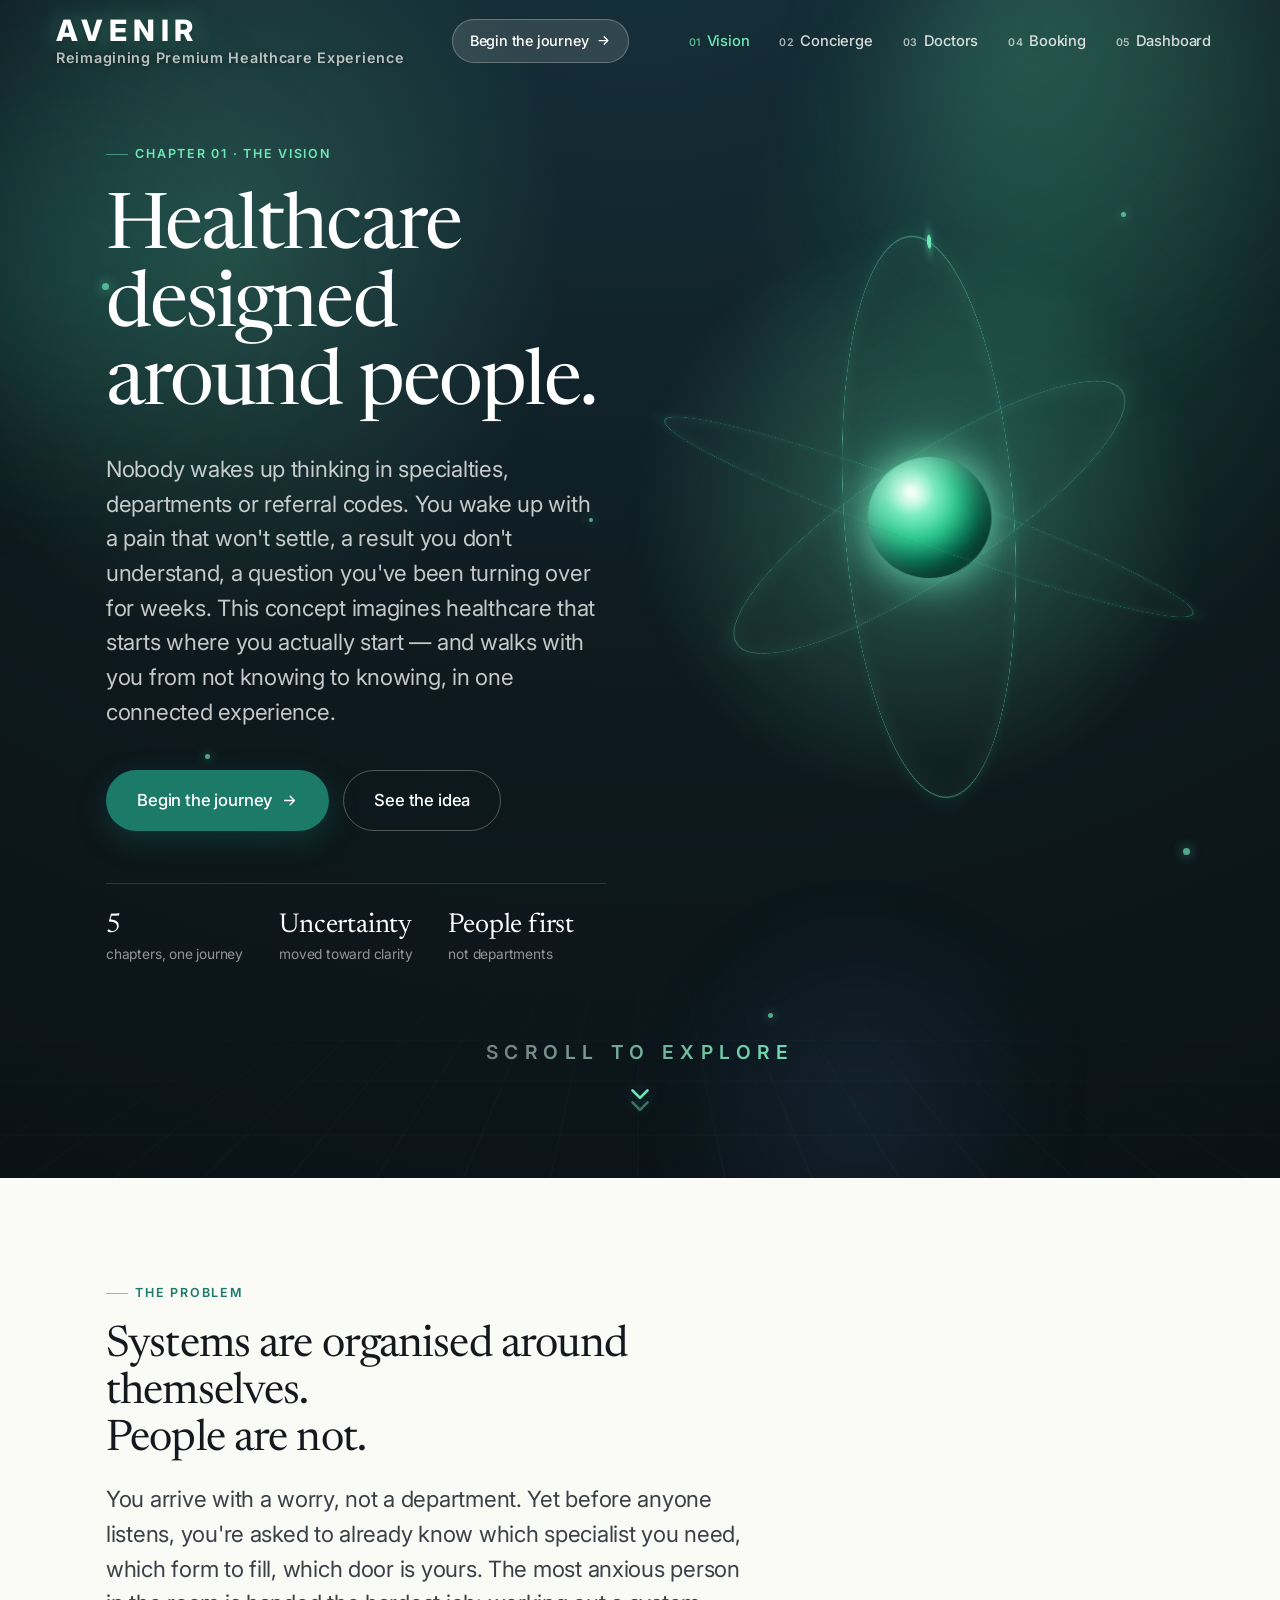
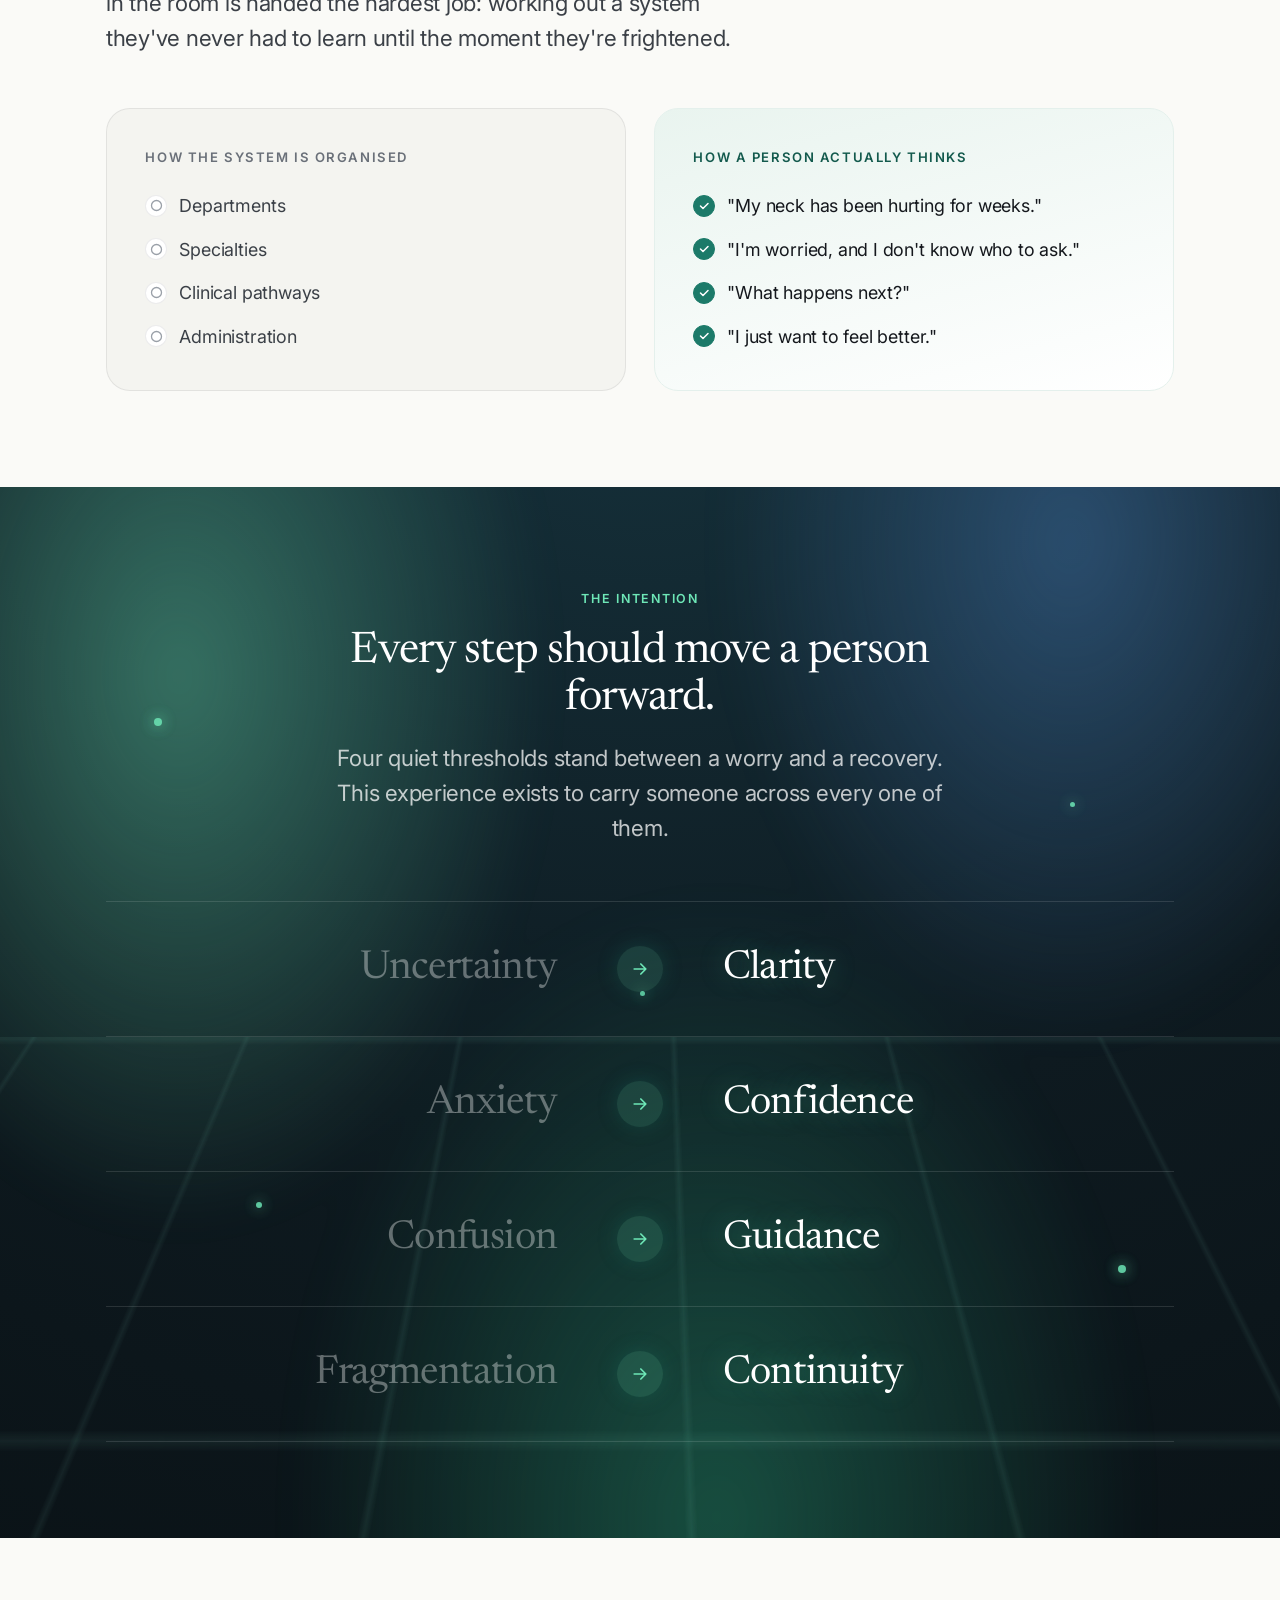
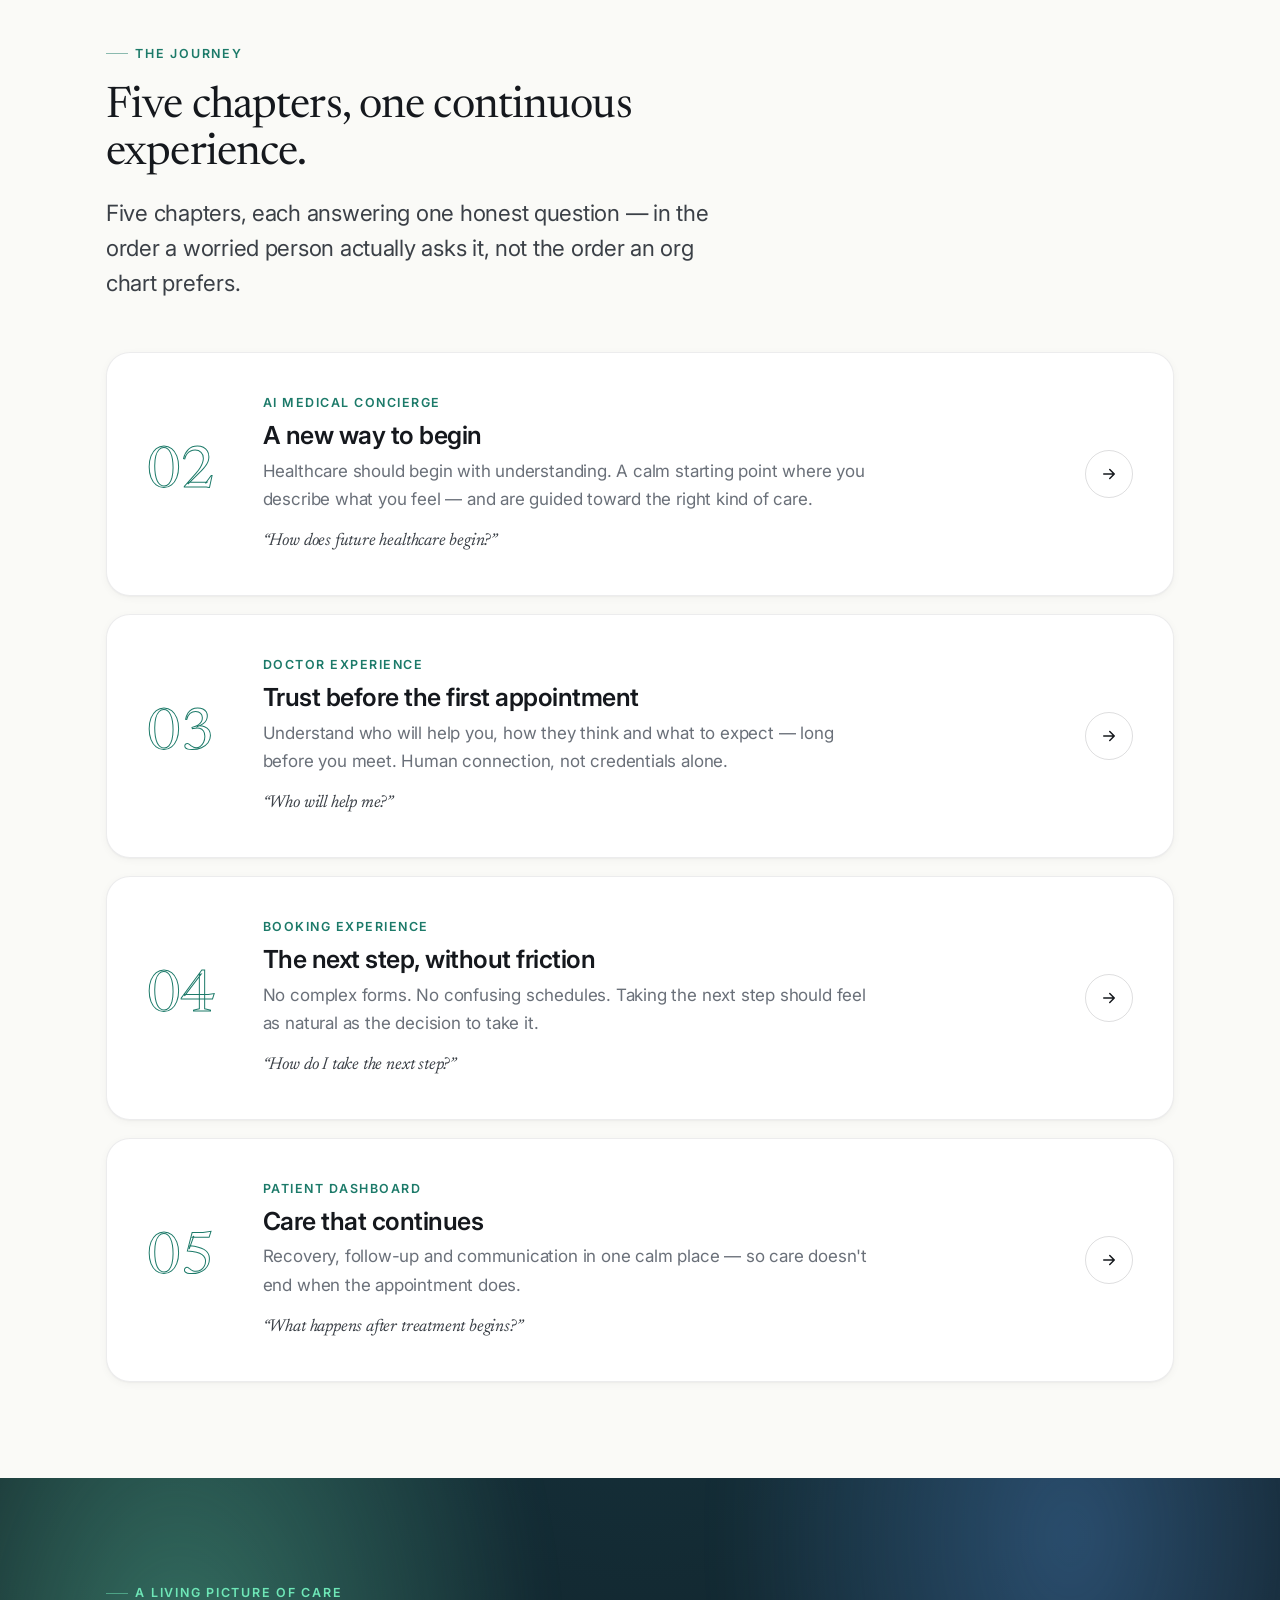
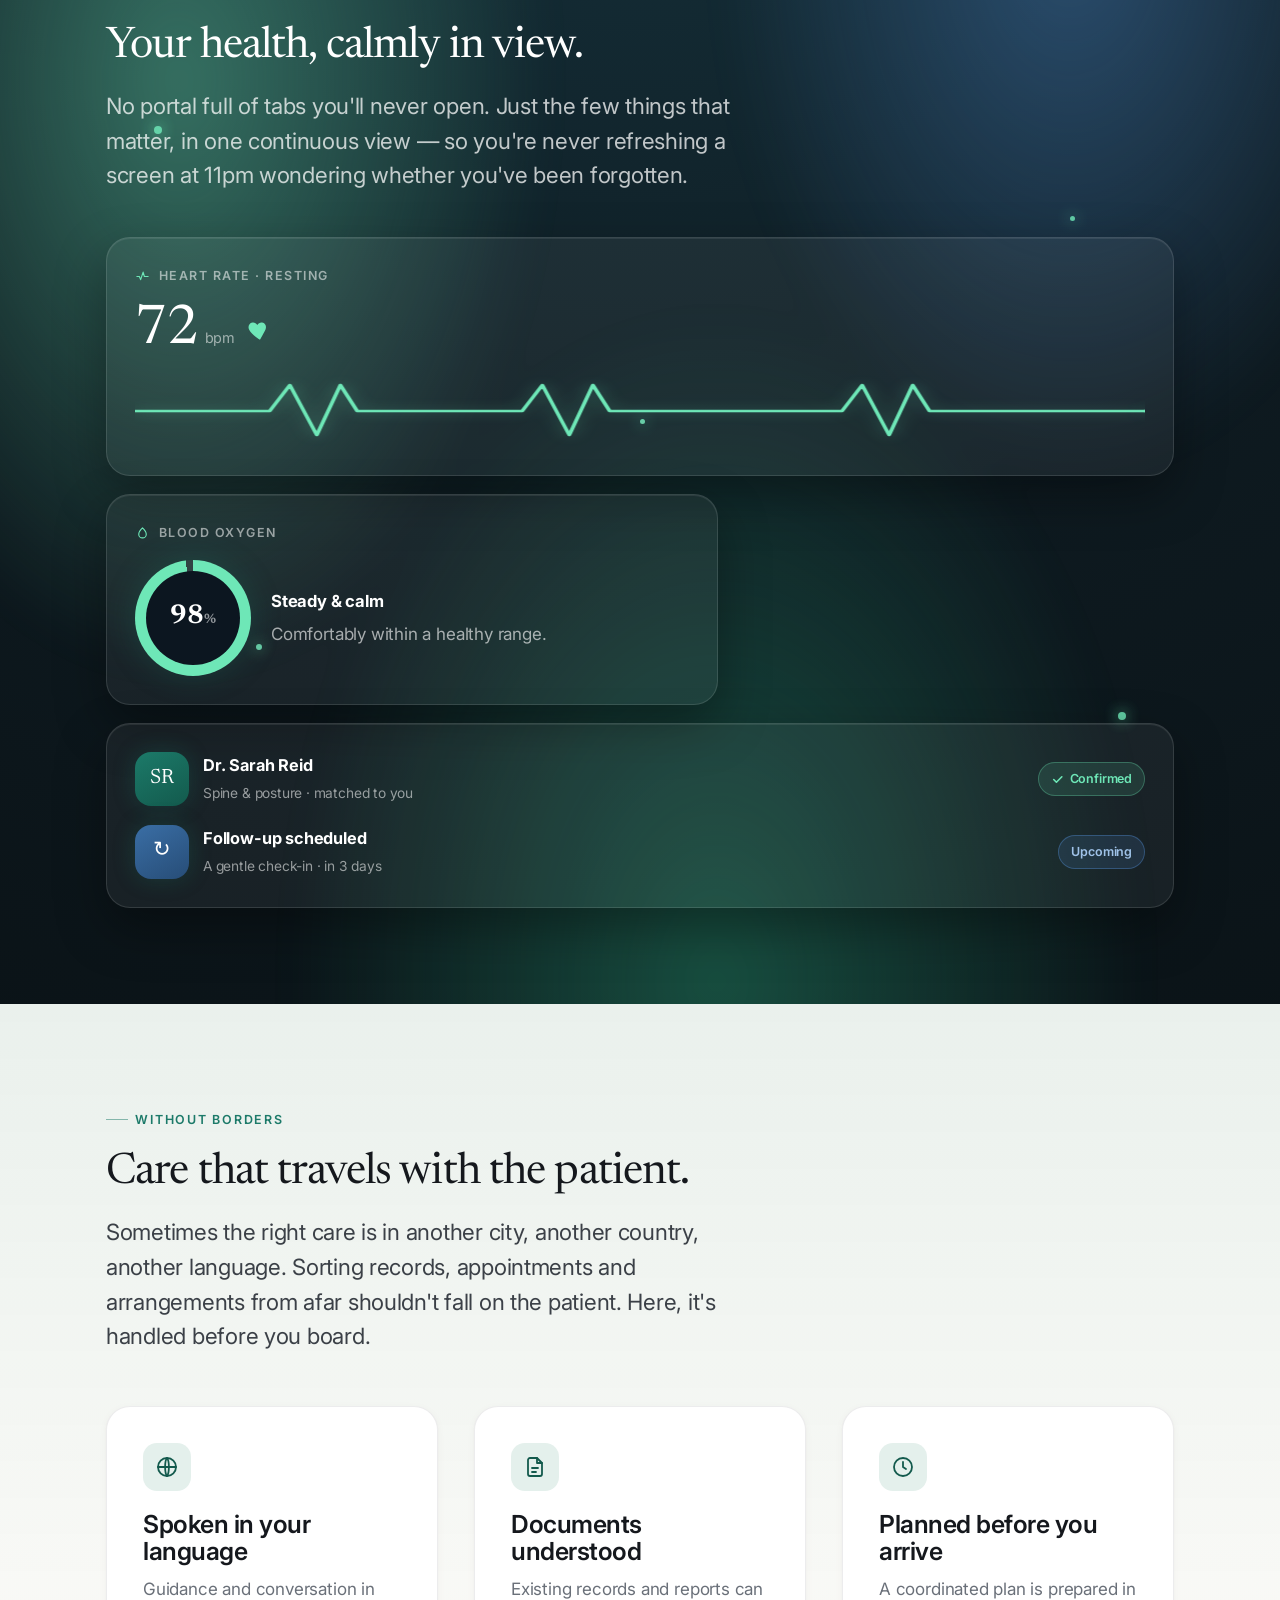
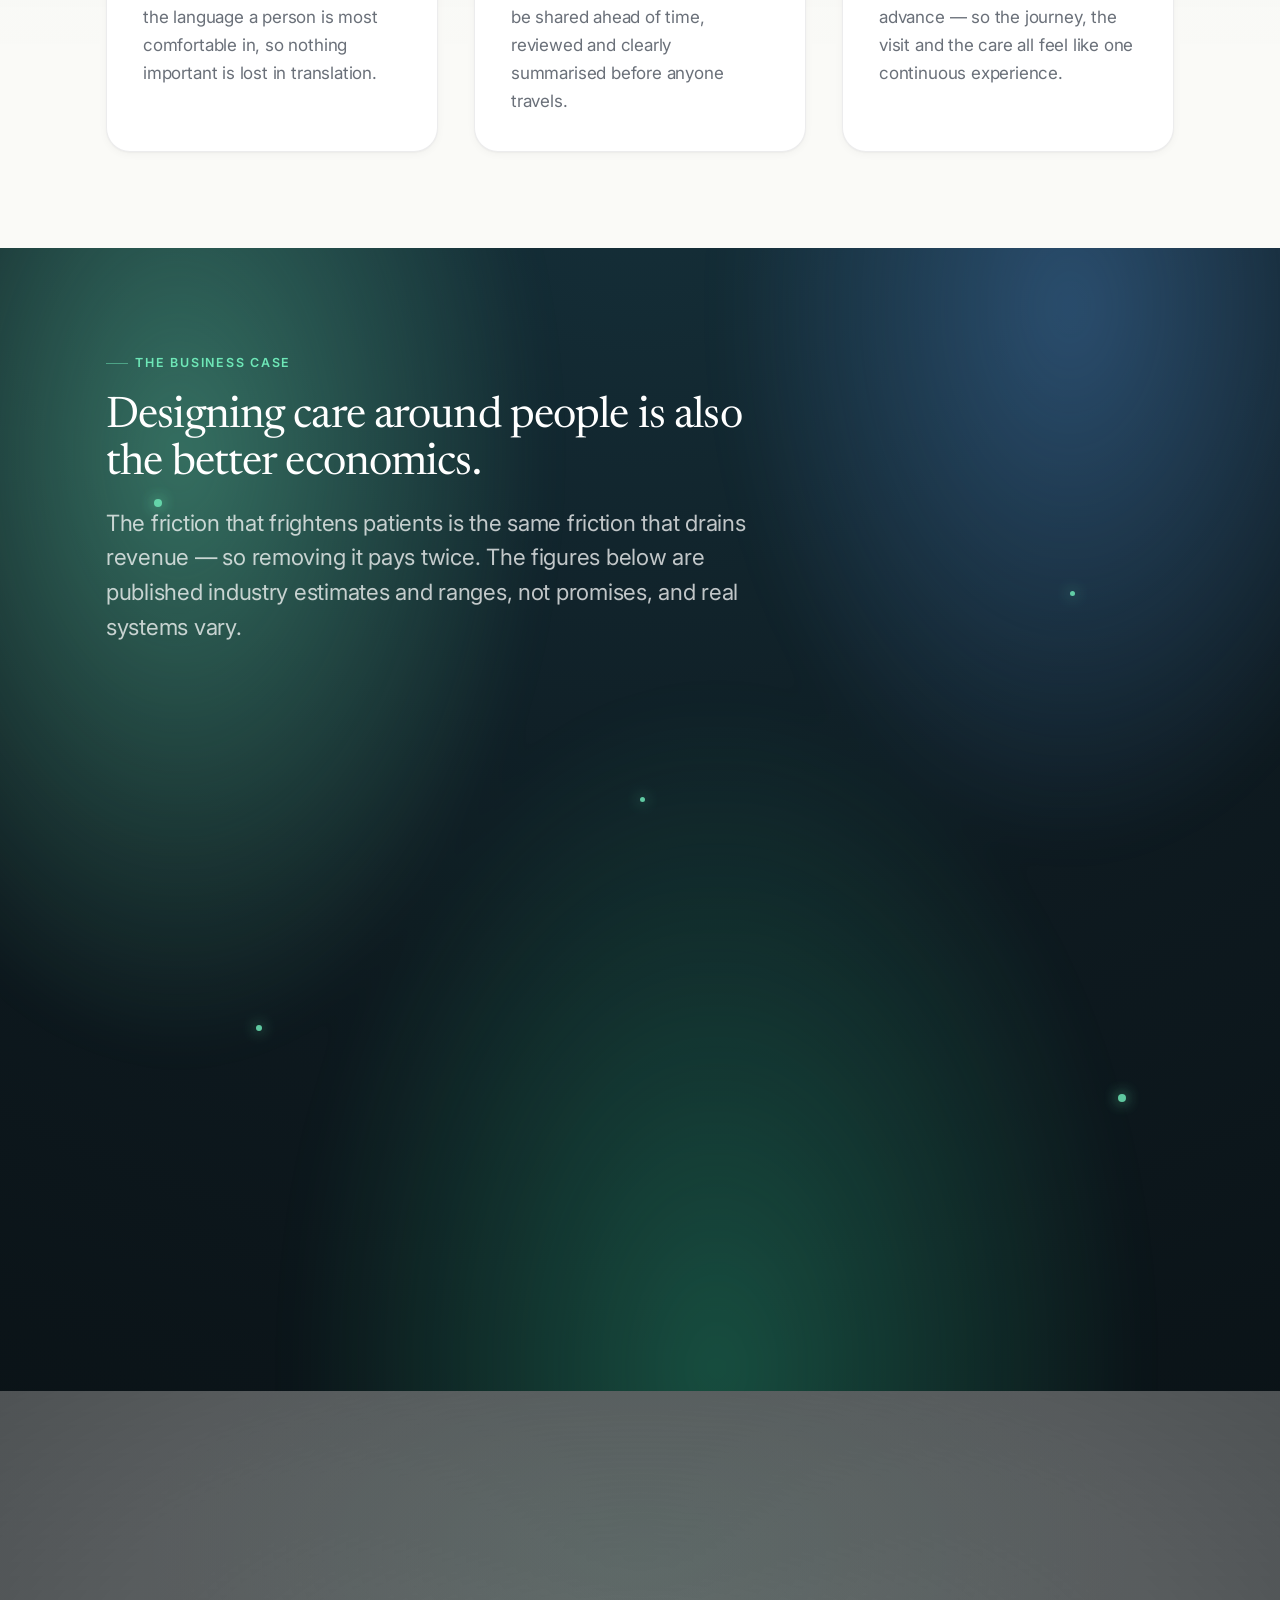
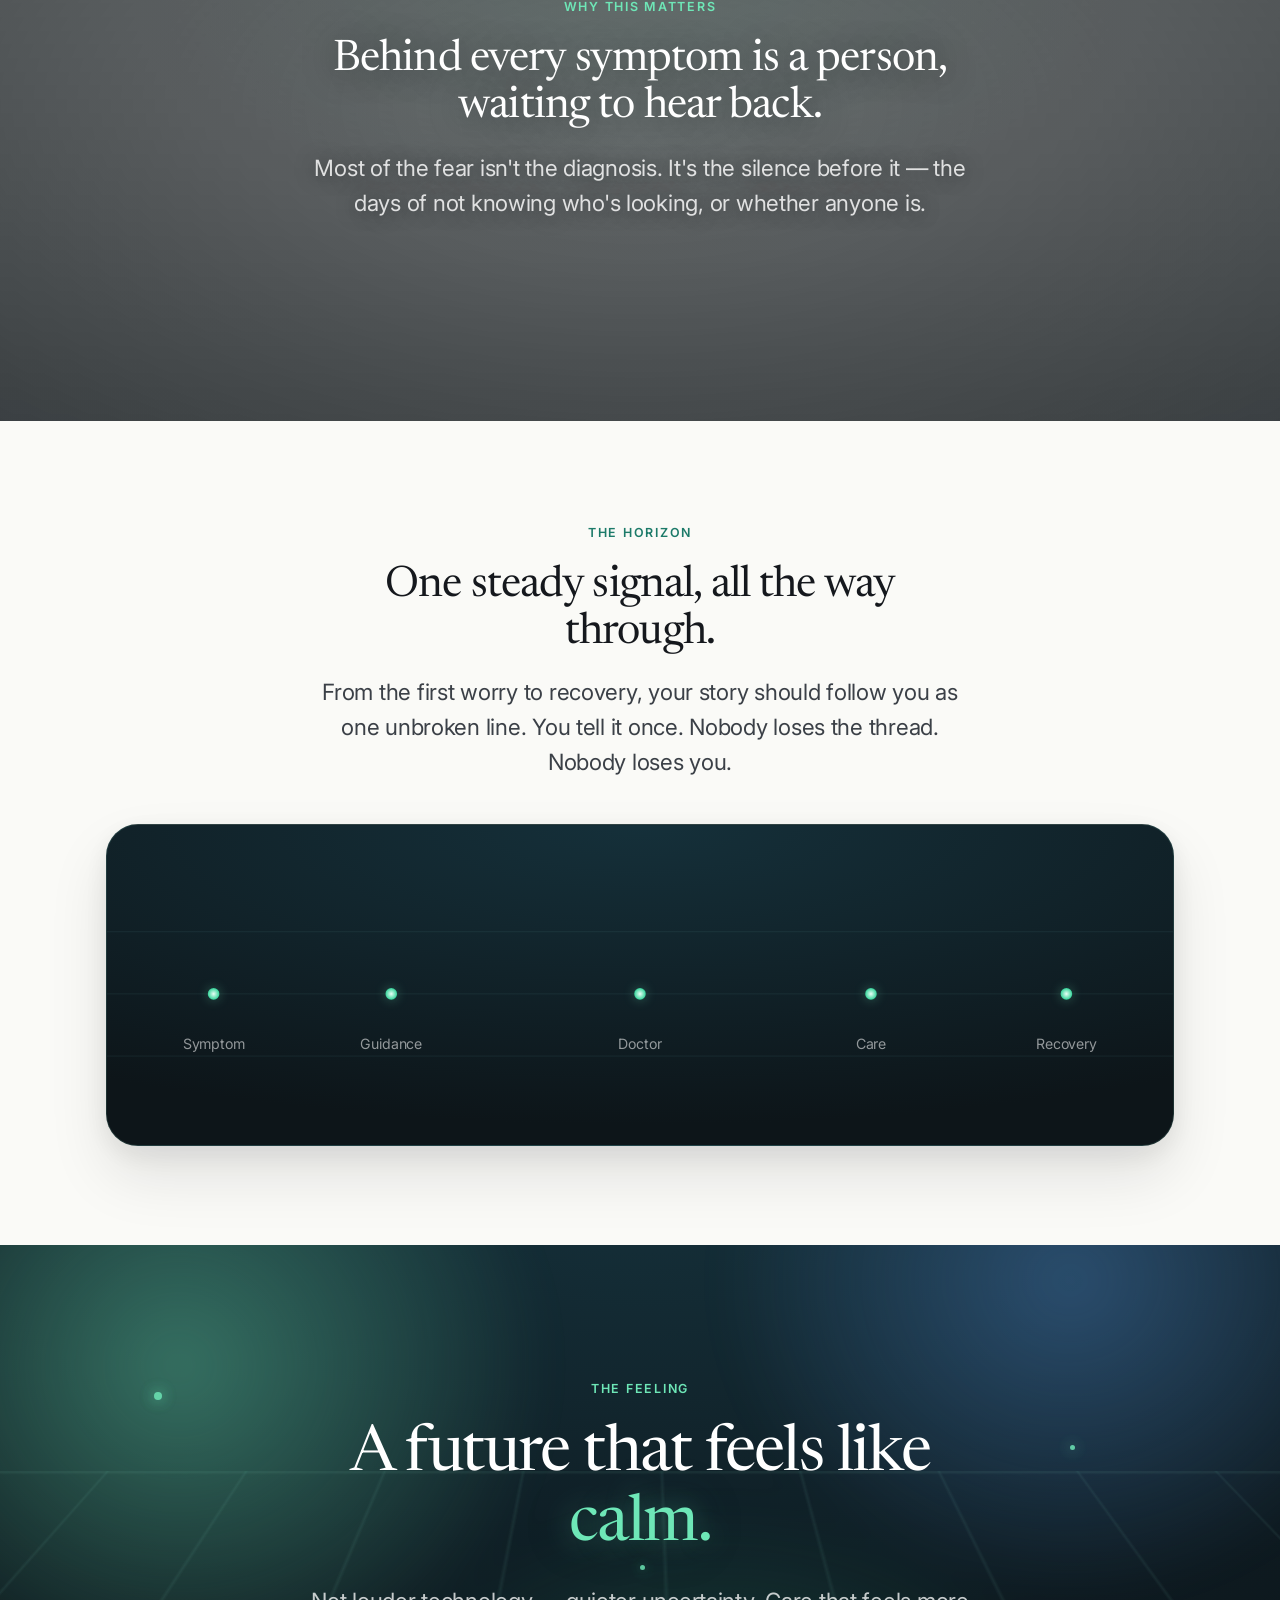
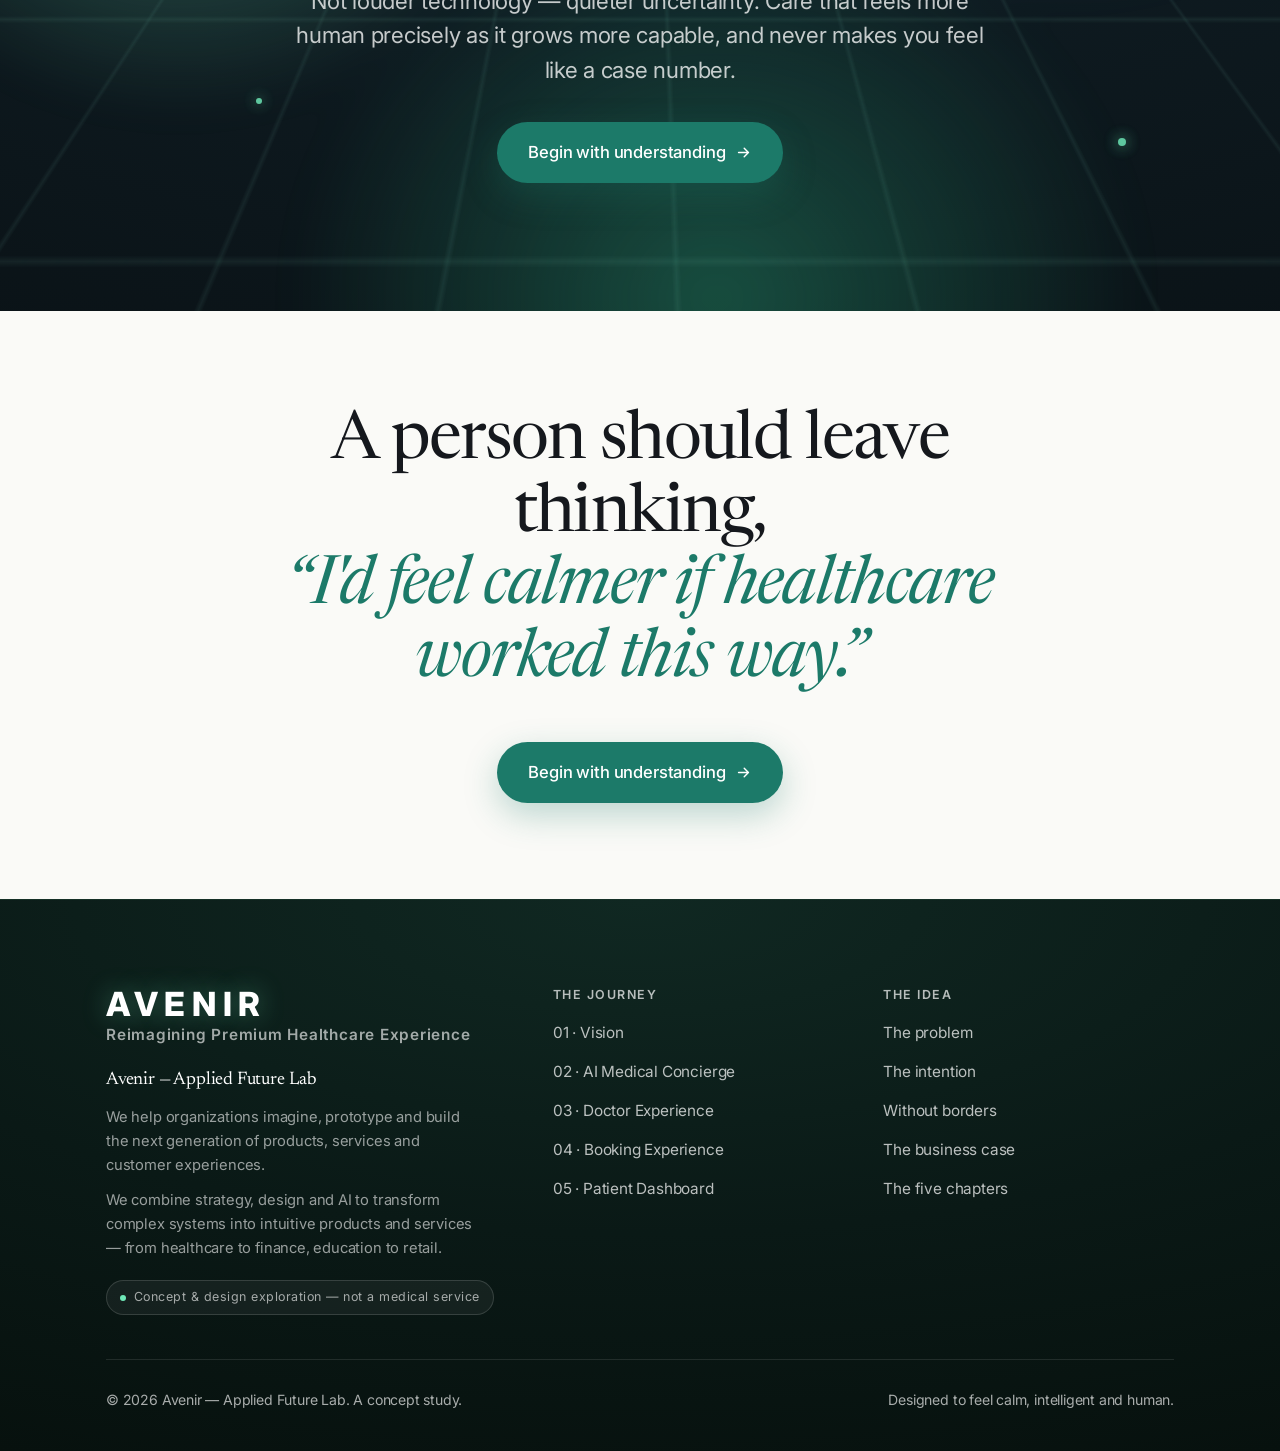
==== index.html @ e538b7d4 "Initial commit" ====
<!DOCTYPE html>
<html lang="en">
<head>
  <meta charset="UTF-8" />
  <meta name="viewport" content="width=device-width, initial-scale=1.0" />
  <title>Reimagining Premium Healthcare Experience — Avenir</title>
  <meta name="description" content="An independent concept study exploring how healthcare could evolve when patient needs become the starting point of every interaction." />
  <link rel="icon" type="image/png" sizes="64x64" href="img/avenir-mark-64.png" />
  <link rel="icon" type="image/png" sizes="256x256" href="img/avenir-mark-256.png" />
  <link rel="apple-touch-icon" href="img/avenir-mark-256.png" />
  <link rel="preconnect" href="https://fonts.googleapis.com" />
  <link rel="preconnect" href="https://fonts.gstatic.com" crossorigin />
  <link href="https://fonts.googleapis.com/css2?family=Inter:wght@400;500;600;700;800&family=Newsreader:ital,opsz,wght@0,18..72,400;0,18..72,500;1,18..72,400&display=swap" rel="stylesheet" />
  <link rel="stylesheet" href="styles.css" />
  <link rel="stylesheet" href="pages.css" />
  <link rel="stylesheet" href="effects.css" />
</head>
<body>

  <!-- ===================== Navigation ===================== -->
  <header class="nav" id="nav">
    <div class="nav__inner">
      <a class="brand" href="index.html" aria-label="Avenir — Reimagining Premium Healthcare Experience, home">
        <span class="brand__name">AVENIR<small>Reimagining Premium Healthcare Experience</small></span>
      </a>
      <a class="nav__cta nav__cta--center" href="concierge.html">Begin the journey
        <svg class="arrow" width="15" height="15" viewBox="0 0 24 24" fill="none" stroke="currentColor" stroke-width="2" stroke-linecap="round" stroke-linejoin="round"><path d="M5 12h14M13 6l6 6-6 6"/></svg>
      </a>
      <button class="nav__toggle" aria-label="Menu" aria-expanded="false" aria-controls="menu"><span></span></button>
      <nav class="nav__menu" id="menu">
        <ul class="nav__links">
          <li><a href="index.html" aria-current="page"><span class="ch">01</span> Vision</a></li>
          <li><a href="concierge.html"><span class="ch">02</span> Concierge</a></li>
          <li><a href="doctors.html"><span class="ch">03</span> Doctors</a></li>
          <li><a href="booking.html"><span class="ch">04</span> Booking</a></li>
          <li><a href="dashboard.html"><span class="ch">05</span> Dashboard</a></li>
        </ul>
      </nav>
    </div>
  </header>

  <main>
    <!-- ===================== Hero ===================== -->
    <section class="hero">
      <div class="hero__orbs" aria-hidden="true">
        <div class="orb orb--1"></div>
        <div class="orb orb--2"></div>
        <div class="orb orb--3"></div>
      </div>
      <div class="hero__motes" aria-hidden="true"><i></i><i></i><i></i><i></i><i></i><i></i></div>

      <div class="container">
        <div class="hero__grid">
          <div class="hero__copy">
            <span class="eyebrow hero__eyebrow reveal">Chapter 01 · The Vision</span>
            <h1 class="display reveal" style="--i:1">Healthcare designed around people.</h1>
            <p class="lead hero__sub reveal" style="--i:2">
              Nobody wakes up thinking in specialties, departments or referral codes. You wake up
              with a pain that won't settle, a result you don't understand, a question you've been
              turning over for weeks. This concept imagines healthcare that starts where you actually
              start — and walks with you from not knowing to knowing, in one connected experience.
            </p>
            <div class="btn-row hero__cta reveal" style="--i:3">
              <a class="btn btn--primary btn--lg" href="concierge.html">Begin the journey
                <svg class="arrow" width="17" height="17" viewBox="0 0 24 24" fill="none" stroke="currentColor" stroke-width="2" stroke-linecap="round" stroke-linejoin="round"><path d="M5 12h14M13 6l6 6-6 6"/></svg>
              </a>
              <a class="btn btn--ghost btn--lg" href="#shift">See the idea</a>
            </div>
            <div class="hero-meta reveal" style="--i:4">
              <div><div class="n serif">5</div><div class="l">chapters, one journey</div></div>
              <div><div class="n serif">Uncertainty</div><div class="l">moved toward clarity</div></div>
              <div><div class="n serif">People first</div><div class="l">not departments</div></div>
            </div>
          </div>

          <!-- 3D stage: the orbital "intelligence core", large and high -->
          <div class="hero__stage" aria-hidden="true">
            <div class="hero__halo"></div>
            <div class="hero__figure">
              <div class="fig-float">
                <div class="fig-spin">
                  <span class="fig-ring fig-ring--a"></span>
                  <span class="fig-ring fig-ring--b"></span>
                  <span class="fig-ring fig-ring--c"></span>
                  <span class="fig-orbit fig-orbit--1"><span class="fig-node"></span></span>
                  <span class="fig-orbit fig-orbit--2"><span class="fig-node"></span></span>
                </div>
                <span class="fig-core"></span>
              </div>
            </div>
          </div>
        </div>

        <div class="scroll-cue scroll-cue--hero reveal" data-parallax="0.25">
          <span class="scroll-cue__txt">Scroll to explore</span>
          <span class="scroll-cue__chev">
            <svg viewBox="0 0 24 24" fill="none" stroke="currentColor" stroke-width="2.2" stroke-linecap="round" stroke-linejoin="round"><path d="M6 9l6 6 6-6"/></svg>
            <svg viewBox="0 0 24 24" fill="none" stroke="currentColor" stroke-width="2.2" stroke-linecap="round" stroke-linejoin="round"><path d="M6 9l6 6 6-6"/></svg>
          </span>
        </div>
      </div>
    </section>

    <!-- ===================== The Problem (compare) ===================== -->
    <section class="section" id="problem">
      <div class="container">
        <div class="head reveal">
          <span class="eyebrow">The problem</span>
          <h2 class="section-title">Systems are organised around themselves.<br/>People are not.</h2>
          <p class="lead">You arrive with a worry, not a department. Yet before anyone listens,
            you're asked to already know which specialist you need, which form to fill, which door
            is yours. The most anxious person in the room is handed the hardest job: working out a
            system they've never had to learn until the moment they're frightened.</p>
        </div>

        <div class="compare reveal" style="--i:1; margin-top: 52px;">
          <div class="compare__col compare__col--sys">
            <div class="compare__label">How the system is organised</div>
            <ul class="compare__list">
              <li><span class="tick"><svg width="13" height="13" viewBox="0 0 13 13" fill="none" stroke="currentColor" stroke-width="1.3"><circle cx="6.5" cy="6.5" r="5"/></svg></span> Departments</li>
              <li><span class="tick"><svg width="13" height="13" viewBox="0 0 13 13" fill="none" stroke="currentColor" stroke-width="1.3"><circle cx="6.5" cy="6.5" r="5"/></svg></span> Specialties</li>
              <li><span class="tick"><svg width="13" height="13" viewBox="0 0 13 13" fill="none" stroke="currentColor" stroke-width="1.3"><circle cx="6.5" cy="6.5" r="5"/></svg></span> Clinical pathways</li>
              <li><span class="tick"><svg width="13" height="13" viewBox="0 0 13 13" fill="none" stroke="currentColor" stroke-width="1.3"><circle cx="6.5" cy="6.5" r="5"/></svg></span> Administration</li>
            </ul>
          </div>
          <div class="compare__col compare__col--ppl">
            <div class="compare__label">How a person actually thinks</div>
            <ul class="compare__list">
              <li><span class="tick"><svg width="12" height="12" viewBox="0 0 24 24" fill="none" stroke="currentColor" stroke-width="3" stroke-linecap="round" stroke-linejoin="round"><path d="M5 12l5 5L20 7"/></svg></span> "My neck has been hurting for weeks."</li>
              <li><span class="tick"><svg width="12" height="12" viewBox="0 0 24 24" fill="none" stroke="currentColor" stroke-width="3" stroke-linecap="round" stroke-linejoin="round"><path d="M5 12l5 5L20 7"/></svg></span> "I'm worried, and I don't know who to ask."</li>
              <li><span class="tick"><svg width="12" height="12" viewBox="0 0 24 24" fill="none" stroke="currentColor" stroke-width="3" stroke-linecap="round" stroke-linejoin="round"><path d="M5 12l5 5L20 7"/></svg></span> "What happens next?"</li>
              <li><span class="tick"><svg width="12" height="12" viewBox="0 0 24 24" fill="none" stroke="currentColor" stroke-width="3" stroke-linecap="round" stroke-linejoin="round"><path d="M5 12l5 5L20 7"/></svg></span> "I just want to feel better."</li>
            </ul>
          </div>
        </div>
      </div>
    </section>

    <!-- ===================== The Friction / Shift ===================== -->
    <section class="section section--night" id="shift">
      <div class="aurora__sky" aria-hidden="true"></div>
      <div class="aurora__grid" aria-hidden="true"></div>
      <div class="aurora__orbit" aria-hidden="true"><i></i><i></i><i></i><i></i><i></i></div>
      <div class="container">
        <div class="head center reveal">
          <span class="eyebrow center">The intention</span>
          <h2 class="section-title">Every step should move a person forward.</h2>
          <p class="lead mx-auto" style="max-width: 52ch;">Four quiet thresholds stand between a worry
            and a recovery. This experience exists to carry someone across every one of them.</p>
        </div>

        <div class="shift" style="margin-top: 56px;">
          <div class="shift__row reveal">
            <div class="shift__from">Uncertainty</div>
            <div class="shift__arrow"><svg viewBox="0 0 24 24" fill="none" stroke="currentColor" stroke-width="2" stroke-linecap="round" stroke-linejoin="round"><path d="M5 12h14M13 6l6 6-6 6"/></svg></div>
            <div class="shift__to">Clarity</div>
          </div>
          <div class="shift__row reveal" style="--i:1">
            <div class="shift__from">Anxiety</div>
            <div class="shift__arrow"><svg viewBox="0 0 24 24" fill="none" stroke="currentColor" stroke-width="2" stroke-linecap="round" stroke-linejoin="round"><path d="M5 12h14M13 6l6 6-6 6"/></svg></div>
            <div class="shift__to">Confidence</div>
          </div>
          <div class="shift__row reveal" style="--i:2">
            <div class="shift__from">Confusion</div>
            <div class="shift__arrow"><svg viewBox="0 0 24 24" fill="none" stroke="currentColor" stroke-width="2" stroke-linecap="round" stroke-linejoin="round"><path d="M5 12h14M13 6l6 6-6 6"/></svg></div>
            <div class="shift__to">Guidance</div>
          </div>
          <div class="shift__row reveal" style="--i:3">
            <div class="shift__from">Fragmentation</div>
            <div class="shift__arrow"><svg viewBox="0 0 24 24" fill="none" stroke="currentColor" stroke-width="2" stroke-linecap="round" stroke-linejoin="round"><path d="M5 12h14M13 6l6 6-6 6"/></svg></div>
            <div class="shift__to">Continuity</div>
          </div>
        </div>
      </div>
    </section>

    <!-- ===================== The Journey ===================== -->
    <section class="section" id="journey">
      <div class="container">
        <div class="head reveal">
          <span class="eyebrow">The journey</span>
          <h2 class="section-title">Five chapters, one continuous experience.</h2>
          <p class="lead">Five chapters, each answering one honest question — in the order a worried
            person actually asks it, not the order an org chart prefers.</p>
        </div>

        <div class="chapters" style="margin-top: 52px;">
          <a class="chapter-card tilt reveal" href="concierge.html">
            <div class="chapter-card__num">02</div>
            <div class="chapter-card__body">
              <div class="chapter-card__kicker">AI Medical Concierge</div>
              <h3>A new way to begin</h3>
              <p>Healthcare should begin with understanding. A calm starting point where you describe
                what you feel — and are guided toward the right kind of care.</p>
              <div class="chapter-card__q">“How does future healthcare begin?”</div>
            </div>
            <span class="chapter-card__go"><svg width="18" height="18" viewBox="0 0 24 24" fill="none" stroke="currentColor" stroke-width="2" stroke-linecap="round" stroke-linejoin="round"><path d="M5 12h14M13 6l6 6-6 6"/></svg></span>
          </a>

          <a class="chapter-card tilt reveal" style="--i:1" href="doctors.html">
            <div class="chapter-card__num">03</div>
            <div class="chapter-card__body">
              <div class="chapter-card__kicker">Doctor Experience</div>
              <h3>Trust before the first appointment</h3>
              <p>Understand who will help you, how they think and what to expect — long before you
                meet. Human connection, not credentials alone.</p>
              <div class="chapter-card__q">“Who will help me?”</div>
            </div>
            <span class="chapter-card__go"><svg width="18" height="18" viewBox="0 0 24 24" fill="none" stroke="currentColor" stroke-width="2" stroke-linecap="round" stroke-linejoin="round"><path d="M5 12h14M13 6l6 6-6 6"/></svg></span>
          </a>

          <a class="chapter-card tilt reveal" style="--i:2" href="booking.html">
            <div class="chapter-card__num">04</div>
            <div class="chapter-card__body">
              <div class="chapter-card__kicker">Booking Experience</div>
              <h3>The next step, without friction</h3>
              <p>No complex forms. No confusing schedules. Taking the next step should feel as natural
                as the decision to take it.</p>
              <div class="chapter-card__q">“How do I take the next step?”</div>
            </div>
            <span class="chapter-card__go"><svg width="18" height="18" viewBox="0 0 24 24" fill="none" stroke="currentColor" stroke-width="2" stroke-linecap="round" stroke-linejoin="round"><path d="M5 12h14M13 6l6 6-6 6"/></svg></span>
          </a>

          <a class="chapter-card tilt reveal" style="--i:3" href="dashboard.html">
            <div class="chapter-card__num">05</div>
            <div class="chapter-card__body">
              <div class="chapter-card__kicker">Patient Dashboard</div>
              <h3>Care that continues</h3>
              <p>Recovery, follow-up and communication in one calm place — so care doesn't end when
                the appointment does.</p>
              <div class="chapter-card__q">“What happens after treatment begins?”</div>
            </div>
            <span class="chapter-card__go"><svg width="18" height="18" viewBox="0 0 24 24" fill="none" stroke="currentColor" stroke-width="2" stroke-linecap="round" stroke-linejoin="round"><path d="M5 12h14M13 6l6 6-6 6"/></svg></span>
          </a>
        </div>
      </div>
    </section>

    <!-- ===================== Health dashboard preview ===================== -->
    <section class="section section--night">
      <div class="aurora__sky" aria-hidden="true"></div>
      <div class="aurora__orbit" aria-hidden="true"><i></i><i></i><i></i><i></i><i></i></div>
      <div class="container">
        <div class="head reveal">
          <span class="eyebrow">A living picture of care</span>
          <h2 class="section-title">Your health, calmly in view.</h2>
          <p class="lead">No portal full of tabs you'll never open. Just the few things that matter,
            in one continuous view — so you're never refreshing a screen at 11pm wondering whether
            you've been forgotten.</p>
        </div>

        <div class="dash-preview reveal" style="--i:1; margin-top: 44px;">
          <div class="glass glass--wide tilt">
            <div class="metric__h">
              <svg viewBox="0 0 24 24" fill="none" stroke="currentColor" stroke-width="1.8" stroke-linecap="round" stroke-linejoin="round"><path d="M3 12h4l2 5 4-12 2 7h6"/></svg>
              Heart rate · resting
            </div>
            <div class="metric__big">72<small>bpm</small>
              <span class="beat" aria-hidden="true"><svg width="26" height="26" viewBox="0 0 24 24" fill="currentColor"><path d="M12 21s-7.5-4.6-10-9.3C.6 8.9 2 5.5 5.2 5.1 7 4.9 8.6 5.9 9.5 7.4 10.4 5.9 12 4.9 13.8 5.1 17 5.5 18.4 8.9 17 11.7 14.5 16.4 12 21 12 21z"/></svg></span>
            </div>
            <div class="ekg-lg" aria-hidden="true">
              <svg viewBox="0 0 600 76" preserveAspectRatio="none">
                <g class="ekg-track">
                  <path d="M0 40 H80 l12 -26 l16 50 l14 -50 l10 26 H230 l12 -26 l16 50 l14 -50 l10 26 H420 l12 -26 l16 50 l14 -50 l10 26 H600"/>
                  <path transform="translate(600 0)" d="M0 40 H80 l12 -26 l16 50 l14 -50 l10 26 H230 l12 -26 l16 50 l14 -50 l10 26 H420 l12 -26 l16 50 l14 -50 l10 26 H600"/>
                </g>
              </svg>
            </div>
          </div>

          <div class="glass tilt">
            <div class="metric__h">
              <svg viewBox="0 0 24 24" fill="none" stroke="currentColor" stroke-width="1.8" stroke-linecap="round" stroke-linejoin="round"><path d="M12 3s6 5.7 6 10a6 6 0 0 1-12 0c0-4.3 6-10 6-10z"/></svg>
              Blood oxygen
            </div>
            <div style="display:flex; align-items:center; gap:20px;">
              <div class="metric-ring"><b>98<small>%</small></b></div>
              <div>
                <b style="color:#fff; font-size:1.04rem;">Steady &amp; calm</b>
                <p class="muted" style="margin-top:4px;">Comfortably within a healthy range.</p>
              </div>
            </div>
          </div>

          <div class="glass glass--wide" style="display:grid; gap:18px;">
            <div class="doc-mini">
              <span class="doc-mini__av">SR</span>
              <span class="doc-mini__t"><b>Dr. Sarah Reid</b><span>Spine &amp; posture · matched to you</span></span>
              <span class="doc-mini__ok"><svg viewBox="0 0 24 24" fill="none" stroke="currentColor" stroke-width="3" stroke-linecap="round" stroke-linejoin="round"><path d="M5 12l5 5L20 7"/></svg> Confirmed</span>
            </div>
            <div class="doc-mini">
              <span class="doc-mini__av" style="background:linear-gradient(150deg,#3a6ea5,#274d77);">↻</span>
              <span class="doc-mini__t"><b>Follow-up scheduled</b><span>A gentle check-in · in 3 days</span></span>
              <span class="doc-mini__ok" style="color:#9fc2e8; background:rgba(96,165,250,.12); border-color:rgba(96,165,250,.3);">Upcoming</span>
            </div>
          </div>
        </div>
      </div>
    </section>

    <!-- ===================== International ===================== -->
    <section class="section bg-tint" id="international">
      <div class="container">
        <div class="head reveal">
          <span class="eyebrow">Without borders</span>
          <h2 class="section-title">Care that travels with the patient.</h2>
          <p class="lead">Sometimes the right care is in another city, another country, another
            language. Sorting records, appointments and arrangements from afar shouldn't fall on the
            patient. Here, it's handled before you board.</p>
        </div>

        <div class="grid grid-3" style="margin-top: 52px;">
          <div class="card feature reveal">
            <div class="icon-badge"><svg viewBox="0 0 24 24" fill="none" stroke="currentColor" stroke-width="1.8" stroke-linecap="round" stroke-linejoin="round"><circle cx="12" cy="12" r="9"/><path d="M3 12h18M12 3c2.5 2.7 2.5 15.3 0 18M12 3c-2.5 2.7-2.5 15.3 0 18"/></svg></div>
            <h3>Spoken in your language</h3>
            <p>Guidance and conversation in the language a person is most comfortable in, so nothing
              important is lost in translation.</p>
          </div>
          <div class="card feature reveal" style="--i:1">
            <div class="icon-badge"><svg viewBox="0 0 24 24" fill="none" stroke="currentColor" stroke-width="1.8" stroke-linecap="round" stroke-linejoin="round"><path d="M14 3v5h5"/><path d="M14 3H7a2 2 0 0 0-2 2v14a2 2 0 0 0 2 2h10a2 2 0 0 0 2-2V8z"/><path d="M9 13h6M9 17h4"/></svg></div>
            <h3>Documents understood</h3>
            <p>Existing records and reports can be shared ahead of time, reviewed and clearly
              summarised before anyone travels.</p>
          </div>
          <div class="card feature reveal" style="--i:2">
            <div class="icon-badge"><svg viewBox="0 0 24 24" fill="none" stroke="currentColor" stroke-width="1.8" stroke-linecap="round" stroke-linejoin="round"><path d="M3 12a9 9 0 1 0 18 0 9 9 0 0 0-18 0z"/><path d="M12 7v5l3 2"/></svg></div>
            <h3>Planned before you arrive</h3>
            <p>A coordinated plan is prepared in advance — so the journey, the visit and the care
              all feel like one continuous experience.</p>
          </div>
        </div>
      </div>
    </section>

    <!-- ===================== Business case (ROI) ===================== -->
    <section class="section section--night" id="business">
      <div class="aurora__sky" aria-hidden="true"></div>
      <div class="aurora__orbit" aria-hidden="true"><i></i><i></i><i></i><i></i><i></i></div>
      <div class="container">
        <div class="head reveal">
          <span class="eyebrow">The business case</span>
          <h2 class="section-title">Designing care around people is also the better economics.</h2>
          <p class="lead">The friction that frightens patients is the same friction that drains
            revenue — so removing it pays twice. The figures below are published industry estimates
            and ranges, not promises, and real systems vary.</p>
        </div>

        <div class="roi-grid reveal" style="--i:1; margin-top: 44px;">
          <div class="glass roi-card tilt">
            <div class="roi-card__fig">~$200</div>
            <div class="roi-card__label">lost per missed appointment</div>
            <p class="roi-card__note">Each no-show wastes roughly an hour of clinician time that can't be backfilled; with about 1 in 5 outpatient slots never kept, reminders cut no-shows by 38–50%.<span>Curogram / HCI Innovation Group · Deane et al., Am. J. Medicine, 2010</span></p>
          </div>
          <div class="glass roi-card tilt">
            <div class="roi-card__fig">45%</div>
            <div class="roi-card__label">of referral revenue leaks out of network</div>
            <p class="roi-card__note">Nearly half of patients referred by employed primary-care physicians end up treated elsewhere — a loss put near $388M a year for one large system.<span>The Advisory Board / Optum Advisory, 2019–2024</span></p>
          </div>
          <div class="glass roi-card tilt">
            <div class="roi-card__fig">2.6×</div>
            <div class="roi-card__label">net-margin gap, best vs. worst experience</div>
            <p class="roi-card__note">Hospitals rated “excellent” on HCAHPS averaged 4.7% net margin against 1.8% for low-rated ones — experience is a revenue line, not a soft metric.<span>Deloitte Center for Health Solutions, 2016</span></p>
          </div>
          <div class="glass roi-card tilt">
            <div class="roi-card__fig">~$50k</div>
            <div class="roi-card__label">gross charges per international patient</div>
            <p class="roi-card__note">58 US academic centres billed $2.9B across 58,012 self-pay international patients in 2018–19 — several times a domestic episode, won largely through pre-arrival coordination.<span>USCIPP / National Center for Healthcare Leadership, 2018–19</span></p>
          </div>
        </div>

        <div class="roi-foot reveal" style="--i:2">
          <p class="lead roi-foot__body">None of this needs a bigger marketing budget. The mechanism
            is unglamorous and well documented: a 5-point lift in retention can raise practice profit
            25–95%, a retained patient costs roughly $35–$85 to keep versus $247–$1,435 to acquire,
            and the high-touch concierge model already renews at about 94%. The lever is the same one
            patients feel — less uncertainty, fewer dropped threads, a path that holds together
            between visits. Care built around people is simply the version that doesn't leak.</p>
          <a class="btn btn--accent btn--lg" href="concierge.html">Begin the experience
            <svg class="arrow" width="17" height="17" viewBox="0 0 24 24" fill="none" stroke="currentColor" stroke-width="2" stroke-linecap="round" stroke-linejoin="round"><path d="M5 12h14M13 6l6 6-6 6"/></svg>
          </a>
        </div>
      </div>
    </section>

    <!-- ===================== Video band — why this matters ===================== -->
    <section class="videoband">
      <!-- no autoplay/preload: effects.js starts it only when scrolled into view,
           so the 7.5MB file doesn't weigh down the initial load -->
      <video class="videoband__bg" muted loop playsinline preload="metadata" aria-hidden="true">
        <source src="video/why-bg.mp4" type="video/mp4" />
      </video>
      <div class="videoband__veil" aria-hidden="true"></div>
      <div class="container">
        <div class="center reveal" style="max-width: 720px; margin-inline: auto;">
          <span class="eyebrow center">Why this matters</span>
          <h2 class="section-title glow-text" style="margin-top: 18px;">Behind every symptom is a person, waiting to hear back.</h2>
          <p class="lead" style="margin: 20px auto 0; max-width: 50ch;">Most of the fear isn't the diagnosis.
            It's the silence before it — the days of not knowing who's looking, or whether anyone is.</p>
        </div>
      </div>
    </section>

    <!-- ===================== Horizon illustration ===================== -->
    <section class="section">
      <div class="container">
        <div class="head center reveal">
          <span class="eyebrow center">The horizon</span>
          <h2 class="section-title">One steady signal, all the way through.</h2>
          <p class="lead mx-auto" style="max-width: 54ch;">From the first worry to recovery, your story
            should follow you as one unbroken line. You tell it once. Nobody loses the thread. Nobody loses you.</p>
        </div>
        <figure class="illus reveal-zoom" style="margin-top: 48px;" data-parallax="0.08" aria-hidden="true">
          <svg viewBox="0 0 1200 360" role="img" aria-label="One continuous line of care, from first worry to recovery">
            <defs>
              <linearGradient id="hz-line" x1="0" y1="0" x2="1" y2="0">
                <stop offset="0" stop-color="#1C7A69"/><stop offset="0.5" stop-color="#6EE7B7"/><stop offset="1" stop-color="#34D399"/>
              </linearGradient>
              <radialGradient id="hz-node" cx="50%" cy="50%" r="50%">
                <stop offset="0" stop-color="#eafff6"/><stop offset="100%" stop-color="#34D399"/>
              </radialGradient>
            </defs>
            <!-- faint guide lines -->
            <g stroke="rgba(127,216,196,0.09)" stroke-width="1">
              <line x1="0" y1="120" x2="1200" y2="120"/>
              <line x1="0" y1="190" x2="1200" y2="190"/>
              <line x1="0" y1="260" x2="1200" y2="260"/>
            </g>
            <!-- the single continuous signal, drawn once -->
            <path class="signal-line" d="M0 190 H470 l18 -64 l26 132 l22 -96 l14 28 H1200"
                  fill="none" stroke="url(#hz-line)" stroke-width="3" stroke-linecap="round" stroke-linejoin="round"
                  style="filter: drop-shadow(0 0 8px rgba(110,231,183,0.5));"/>
            <!-- milestone nodes + labels -->
            <g font-family="Inter, sans-serif" font-size="16" fill="rgba(255,255,255,0.55)" text-anchor="middle">
              <circle class="signal-node" cx="120" cy="190" r="6.5" fill="url(#hz-node)" style="animation-delay:.7s,.7s"/>
              <text class="signal-label" x="120" y="252" style="animation-delay:1s">Symptom</text>
              <circle class="signal-node" cx="320" cy="190" r="6.5" fill="url(#hz-node)" style="animation-delay:1.2s,1.2s"/>
              <text class="signal-label" x="320" y="252" style="animation-delay:1.5s">Guidance</text>
              <circle class="signal-node" cx="600" cy="190" r="6.5" fill="url(#hz-node)" style="animation-delay:1.9s,1.9s"/>
              <text class="signal-label" x="600" y="252" style="animation-delay:2.2s">Doctor</text>
              <circle class="signal-node" cx="860" cy="190" r="6.5" fill="url(#hz-node)" style="animation-delay:2.6s,2.6s"/>
              <text class="signal-label" x="860" y="252" style="animation-delay:2.9s">Care</text>
              <circle class="signal-node" cx="1080" cy="190" r="6.5" fill="url(#hz-node)" style="animation-delay:3.2s,3.2s"/>
              <text class="signal-label" x="1080" y="252" style="animation-delay:3.5s">Recovery</text>
            </g>
          </svg>
        </figure>
      </div>
    </section>

    <!-- ===================== Aurora — the future, felt ===================== -->
    <section class="aurora">
      <div class="aurora__sky" aria-hidden="true"></div>
      <div class="aurora__grid" aria-hidden="true"></div>
      <div class="aurora__orbit" aria-hidden="true"><i></i><i></i><i></i><i></i><i></i></div>
      <div class="container">
        <div class="center reveal" style="max-width: 720px; margin-inline: auto; position: relative;">
          <span class="eyebrow center">The feeling</span>
          <h2 class="aurora__headline" style="margin-top: 20px;">
            A future that feels like<br/>
            <span class="morph" data-morph>
              <span class="morph__w">clarity.</span>
              <span class="morph__w">confidence.</span>
              <span class="morph__w">calm.</span>
              <span class="morph__w">continuity.</span>
              <span class="morph__w">understanding.</span>
            </span>
          </h2>
          <p class="lead" style="margin: 24px auto 0; max-width: 52ch;">Not louder technology — quieter
            uncertainty. Care that feels more human precisely as it grows more capable, and never makes you feel like a case number.</p>
          <div class="btn-row center" style="margin-top: 34px;">
            <a class="btn btn--accent btn--lg" href="concierge.html">Begin with understanding
              <svg class="arrow" width="17" height="17" viewBox="0 0 24 24" fill="none" stroke="currentColor" stroke-width="2" stroke-linecap="round" stroke-linejoin="round"><path d="M5 12h14M13 6l6 6-6 6"/></svg>
            </a>
          </div>
        </div>
      </div>
    </section>

    <!-- ===================== Closing statement ===================== -->
    <section class="section">
      <div class="container">
        <p class="statement reveal">A person should leave thinking,<br/><em>“I'd feel calmer if healthcare worked this way.”</em></p>
        <div class="btn-row center reveal" style="--i:1; margin-top: 44px;">
          <a class="btn btn--accent btn--lg" href="concierge.html">Begin with understanding
            <svg class="arrow" width="17" height="17" viewBox="0 0 24 24" fill="none" stroke="currentColor" stroke-width="2" stroke-linecap="round" stroke-linejoin="round"><path d="M5 12h14M13 6l6 6-6 6"/></svg>
          </a>
        </div>
      </div>
    </section>
  </main>

  <!-- ===================== Footer ===================== -->
  <footer class="footer">
    <div class="container">
      <div class="footer__top">
        <div class="footer__brand">
          <a class="brand" href="index.html">
            <span class="brand__name">AVENIR<small>Reimagining Premium Healthcare Experience</small></span>
          </a>
          <p class="footer__agency-h">Avenir — Applied Future Lab</p>
          <p class="muted footer__agency-p">We help organizations imagine, prototype and build the next
            generation of products, services and customer experiences.</p>
          <p class="muted footer__agency-p">We combine strategy, design and AI to transform complex systems
            into intuitive products and services — from healthcare to finance, education to retail.</p>
          <span class="concept-flag" style="margin-top:20px;"><span class="dot"></span> Concept &amp; design exploration — not a medical service</span>
        </div>
        <div>
          <h4>The journey</h4>
          <ul>
            <li><a href="index.html">01 · Vision</a></li>
            <li><a href="concierge.html">02 · AI Medical Concierge</a></li>
            <li><a href="doctors.html">03 · Doctor Experience</a></li>
            <li><a href="booking.html">04 · Booking Experience</a></li>
            <li><a href="dashboard.html">05 · Patient Dashboard</a></li>
          </ul>
        </div>
        <div>
          <h4>The idea</h4>
          <ul>
            <li><a href="#problem">The problem</a></li>
            <li><a href="#shift">The intention</a></li>
            <li><a href="#international">Without borders</a></li>
            <li><a href="#business">The business case</a></li>
            <li><a href="#journey">The five chapters</a></li>
          </ul>
        </div>
      </div>
      <div class="footer__note">
        <span>© <span data-year>2026</span> Avenir — Applied Future Lab. A concept study.</span>
        <span>Designed to feel calm, intelligent and human.</span>
      </div>
    </div>
  </footer>

  <script src="main.js"></script>
  <script src="effects.js"></script>
</body>
</html>
---- styles.css ----
/* =========================================================================
   Future Healthcare Experience
   A concept study — healthcare designed around people.

   Design system: warm canvas, deep ink, one calm jade accent.
   Serif display (Newsreader) + clean sans (Inter). Restrained motion.
   ========================================================================= */

/* -------------------------------------------------------------------------
   1. Tokens
   ------------------------------------------------------------------------- */
:root {
  /* Surfaces */
  --canvas:      #FAFAF7;   /* warm paper white */
  --surface:     #FFFFFF;
  --surface-2:   #F4F4F0;

  /* Ink */
  --ink:         #15181D;   /* near-black, faintly cool */
  --ink-soft:    #3B4047;
  --muted:       #6A7079;
  --faint:       #9AA0A8;

  /* Accent — calm jade/teal: trust, health, quiet confidence */
  --accent:      #1C7A69;
  --accent-deep: #135A4D;
  --accent-tint: #E4F0EC;
  --accent-glow: rgba(28, 122, 105, 0.16);

  /* Pale gradient washes used sparingly for atmosphere */
  --wash-mint:   #E9F4EF;
  --wash-sky:    #EAF1F7;
  --wash-sand:   #F6F1E8;
  --wash-lilac:  #EFEDF7;

  /* Lines & shadows */
  --line:        rgba(21, 24, 29, 0.08);
  --line-strong: rgba(21, 24, 29, 0.14);
  --shadow-sm:   0 1px 2px rgba(21,24,29,0.04), 0 2px 8px rgba(21,24,29,0.04);
  --shadow-md:   0 4px 16px rgba(21,24,29,0.06), 0 12px 32px rgba(21,24,29,0.06);
  --shadow-lg:   0 8px 28px rgba(21,24,29,0.08), 0 30px 60px rgba(21,24,29,0.10);
  --shadow-glow: 0 18px 50px var(--accent-glow);

  /* Type */
  --serif: "Newsreader", Georgia, "Times New Roman", serif;
  --sans:  "Inter", -apple-system, BlinkMacSystemFont, "Segoe UI", Roboto, sans-serif;

  /* Radii */
  --r-sm: 10px;
  --r-md: 16px;
  --r-lg: 24px;
  --r-xl: 32px;
  --r-pill: 999px;

  /* Layout */
  --container: 1180px;
  --container-narrow: 760px;
  --gutter: clamp(20px, 5vw, 56px);

  /* Motion */
  --ease: cubic-bezier(0.22, 1, 0.36, 1);
  --ease-soft: cubic-bezier(0.4, 0, 0.2, 1);
  --t-fast: 0.25s;
  --t: 0.5s;
  --t-slow: 0.9s;
}

/* -------------------------------------------------------------------------
   2. Reset & base
   ------------------------------------------------------------------------- */
*, *::before, *::after { box-sizing: border-box; }

* { margin: 0; }

html {
  scroll-behavior: smooth;
  -webkit-text-size-adjust: 100%;
}

body {
  font-family: var(--sans);
  background: var(--canvas);
  color: var(--ink);
  font-size: 1.0625rem;
  line-height: 1.65;
  letter-spacing: -0.011em;
  -webkit-font-smoothing: antialiased;
  text-rendering: optimizeLegibility;
  overflow-x: hidden;
}

img, svg, video { display: block; max-width: 100%; }

a { color: inherit; text-decoration: none; }

button, input, textarea, select { font: inherit; color: inherit; }

::selection { background: var(--accent); color: #fff; }

:focus-visible {
  outline: 2px solid var(--accent);
  outline-offset: 3px;
  border-radius: 4px;
}

/* -------------------------------------------------------------------------
   3. Typography
   ------------------------------------------------------------------------- */
.serif { font-family: var(--serif); }

h1, h2, h3, h4 {
  font-weight: 600;
  line-height: 1.08;
  letter-spacing: -0.02em;
  color: var(--ink);
}

.display {
  font-family: var(--serif);
  font-weight: 400;
  font-size: clamp(2.7rem, 6vw, 5.1rem);
  line-height: 1.02;
  letter-spacing: -0.025em;
}

.display-2 {
  font-family: var(--serif);
  font-weight: 400;
  font-size: clamp(2.1rem, 4.4vw, 3.6rem);
  line-height: 1.06;
  letter-spacing: -0.02em;
}

h2.section-title {
  font-family: var(--serif);
  font-weight: 400;
  font-size: clamp(1.9rem, 3.4vw, 2.9rem);
  line-height: 1.08;
  letter-spacing: -0.02em;
}

h3 { font-size: clamp(1.25rem, 2vw, 1.55rem); }

.lead {
  font-size: clamp(1.15rem, 1.8vw, 1.4rem);
  line-height: 1.55;
  color: var(--ink-soft);
  font-weight: 400;
  letter-spacing: -0.012em;
}

.muted { color: var(--muted); }
.faint { color: var(--faint); }

.eyebrow {
  display: inline-flex;
  align-items: center;
  gap: 0.6em;
  font-size: 0.78rem;
  font-weight: 600;
  letter-spacing: 0.14em;
  text-transform: uppercase;
  color: var(--accent);
}
.eyebrow::before {
  content: "";
  width: 22px;
  height: 1px;
  background: var(--accent);
  opacity: 0.5;
}
.eyebrow.center::before { display: none; }

.accent-text { color: var(--accent); }

p + p { margin-top: 1em; }

/* -------------------------------------------------------------------------
   4. Layout primitives
   ------------------------------------------------------------------------- */
.container {
  width: 100%;
  max-width: var(--container);
  margin-inline: auto;
  padding-inline: var(--gutter);
}
.container.narrow { max-width: var(--container-narrow); }

section { position: relative; }

.section {
  padding-block: clamp(54px, 7.5vw, 104px);
}
.section.tight { padding-block: clamp(44px, 6vw, 80px); }

.center { text-align: center; }
.mx-auto { margin-inline: auto; }

.stack > * + * { margin-top: 1.2rem; }
.measure { max-width: 38ch; }
.measure-wide { max-width: 54ch; }

.grid { display: grid; gap: clamp(20px, 3vw, 36px); }
.grid-2 { grid-template-columns: repeat(2, 1fr); }
.grid-3 { grid-template-columns: repeat(3, 1fr); }
.grid-4 { grid-template-columns: repeat(4, 1fr); }

@media (max-width: 900px) {
  .grid-3, .grid-4 { grid-template-columns: repeat(2, 1fr); }
}
@media (max-width: 600px) {
  .grid-2, .grid-3, .grid-4 { grid-template-columns: 1fr; }
}

/* -------------------------------------------------------------------------
   5. Navigation
   ------------------------------------------------------------------------- */
.nav {
  position: fixed;
  inset: 0 0 auto 0;
  z-index: 100;
  transition: background var(--t) var(--ease), box-shadow var(--t) var(--ease),
              border-color var(--t) var(--ease);
  border-bottom: 1px solid transparent;
}
.nav.scrolled {
  background: rgba(250, 250, 247, 0.78);
  backdrop-filter: saturate(180%) blur(18px);
  -webkit-backdrop-filter: saturate(180%) blur(18px);
  border-bottom-color: var(--line);
}
.nav__inner {
  max-width: 1280px;
  margin-inline: auto;
  padding: 16px var(--gutter);
  display: flex;
  align-items: center;
  justify-content: space-between;
  gap: 24px;
}
.brand {
  display: inline-flex;
  align-items: center;
  gap: 11px;
  font-weight: 600;
  letter-spacing: -0.02em;
  font-size: 1.02rem;
}
.brand small {
  display: block;
  font-weight: 400;
  font-size: 0.66rem;
  letter-spacing: 0.12em;
  text-transform: uppercase;
  color: var(--muted);
  margin-top: 1px;
}

.nav__links {
  display: flex;
  align-items: center;
  gap: 4px;
  list-style: none;
  padding: 0;
}
.nav__links a {
  position: relative;
  display: inline-flex;
  align-items: baseline;
  gap: 6px;
  padding: 8px 13px;
  border-radius: var(--r-pill);
  font-size: 0.92rem;
  font-weight: 500;
  color: var(--ink-soft);
  transition: color var(--t-fast) var(--ease), background var(--t-fast) var(--ease);
}
.nav__links a .ch {
  font-size: 0.66rem;
  font-weight: 600;
  color: var(--faint);
  letter-spacing: 0.04em;
}
.nav__links a:hover { color: var(--ink); background: rgba(21,24,29,0.04); }
.nav__links a[aria-current="page"] { color: var(--accent); }
.nav__links a[aria-current="page"] .ch { color: var(--accent); opacity: 0.7; }

.nav__cta {
  display: inline-flex;
  align-items: center;
  gap: 7px;
  padding: 9px 17px;
  border-radius: var(--r-pill);
  background: var(--ink);
  color: #fff;
  font-size: 0.9rem;
  font-weight: 500;
  transition: transform var(--t-fast) var(--ease), background var(--t-fast) var(--ease);
}
.nav__cta:hover { background: var(--accent-deep); transform: translateY(-1px); }

.nav__toggle {
  display: none;
  width: 42px; height: 42px;
  border: 1px solid var(--line-strong);
  background: var(--surface);
  border-radius: 12px;
  cursor: pointer;
  align-items: center;
  justify-content: center;
}
.nav__toggle span, .nav__toggle span::before, .nav__toggle span::after {
  content: "";
  display: block;
  width: 18px; height: 1.6px;
  background: var(--ink);
  border-radius: 2px;
  transition: transform var(--t-fast) var(--ease), opacity var(--t-fast);
}
.nav__toggle span { position: relative; }
.nav__toggle span::before { position: absolute; top: -6px; }
.nav__toggle span::after  { position: absolute; top: 6px; }
body.menu-open .nav__toggle span { background: transparent; }
body.menu-open .nav__toggle span::before { transform: translateY(6px) rotate(45deg); }
body.menu-open .nav__toggle span::after  { transform: translateY(-6px) rotate(-45deg); }

/* nav collapses to the hamburger at 1240px — the enlarged AVENIR wordmark + its
   tagline need the room before the inline CTA + 5 links fit cleanly alongside
   (keep in sync with the dark-dropdown + nav__cta--center rules in effects.css) */
@media (max-width: 1240px) {
  .nav__toggle { display: inline-flex; }
  .nav__menu {
    position: fixed;
    inset: 70px 0 auto 0;
    margin: 0 var(--gutter);
    background: var(--surface);
    border: 1px solid var(--line);
    border-radius: var(--r-lg);
    box-shadow: var(--shadow-lg);
    padding: 14px;
    display: flex;
    flex-direction: column;
    gap: 8px;
    opacity: 0;
    transform: translateY(-10px);
    pointer-events: none;
    transition: opacity var(--t-fast) var(--ease), transform var(--t-fast) var(--ease);
  }
  body.menu-open .nav__menu { opacity: 1; transform: none; pointer-events: auto; }
  .nav__links { flex-direction: column; align-items: stretch; gap: 2px; }
  .nav__links a { padding: 12px 14px; font-size: 1rem; }
  .nav__cta { justify-content: center; margin-top: 6px; padding: 13px; }
}

/* -------------------------------------------------------------------------
   6. Buttons
   ------------------------------------------------------------------------- */
.btn {
  display: inline-flex;
  align-items: center;
  gap: 9px;
  padding: 14px 26px;
  border-radius: var(--r-pill);
  font-size: 0.98rem;
  font-weight: 500;
  letter-spacing: -0.01em;
  cursor: pointer;
  border: 1px solid transparent;
  transition: transform var(--t-fast) var(--ease), background var(--t-fast) var(--ease),
              box-shadow var(--t-fast) var(--ease), border-color var(--t-fast) var(--ease);
  white-space: nowrap;
}
.btn .arrow { transition: transform var(--t-fast) var(--ease); }
.btn:hover .arrow { transform: translateX(3px); }

.btn--primary {
  background: var(--ink);
  color: #fff;
  box-shadow: var(--shadow-sm);
}
.btn--primary:hover { background: var(--accent-deep); transform: translateY(-2px); box-shadow: var(--shadow-md); }

.btn--accent {
  background: var(--accent);
  color: #fff;
  box-shadow: var(--shadow-glow);
}
.btn--accent:hover { background: var(--accent-deep); transform: translateY(-2px); }

.btn--ghost {
  background: transparent;
  color: var(--ink);
  border-color: var(--line-strong);
}
.btn--ghost:hover { border-color: var(--ink); background: rgba(21,24,29,0.03); transform: translateY(-1px); }

.btn--lg { padding: 16px 30px; font-size: 1.04rem; }

.link-arrow {
  display: inline-flex;
  align-items: center;
  gap: 7px;
  font-weight: 500;
  color: var(--accent);
}
.link-arrow .arrow { transition: transform var(--t-fast) var(--ease); }
.link-arrow:hover .arrow { transform: translateX(4px); }

.btn-row { display: flex; flex-wrap: wrap; gap: 14px; align-items: center; }
.btn-row.center { justify-content: center; }

/* -------------------------------------------------------------------------
   7. Cards & surfaces
   ------------------------------------------------------------------------- */
.card {
  background: var(--surface);
  border: 1px solid var(--line);
  border-radius: var(--r-lg);
  padding: clamp(24px, 3vw, 36px);
  box-shadow: var(--shadow-sm);
  transition: transform var(--t) var(--ease), box-shadow var(--t) var(--ease),
              border-color var(--t) var(--ease);
}
.card--hover:hover {
  transform: translateY(-4px);
  box-shadow: var(--shadow-md);
  border-color: var(--line-strong);
}

.icon-badge {
  width: 48px; height: 48px;
  border-radius: 14px;
  display: grid;
  place-items: center;
  background: var(--accent-tint);
  color: var(--accent-deep);
  margin-bottom: 20px;
}
.icon-badge svg { width: 24px; height: 24px; }

.pill {
  display: inline-flex;
  align-items: center;
  gap: 7px;
  padding: 7px 14px;
  border-radius: var(--r-pill);
  background: var(--surface);
  border: 1px solid var(--line);
  font-size: 0.84rem;
  font-weight: 500;
  color: var(--ink-soft);
  box-shadow: var(--shadow-sm);
}
.pill .dot { width: 7px; height: 7px; border-radius: 50%; background: var(--accent); }

/* Atmospheric backgrounds */
.bg-wash { background: var(--surface-2); }
.bg-tint { background: linear-gradient(180deg, var(--wash-mint), var(--canvas)); }
.bg-ink {
  background: radial-gradient(120% 120% at 80% 0%, #1e2a31 0%, #12161b 55%, #0d1014 100%);
  color: #fff;
}
.bg-ink h1, .bg-ink h2, .bg-ink h3 { color: #fff; }
.bg-ink .muted { color: rgba(255,255,255,0.62); }
.bg-ink .lead { color: rgba(255,255,255,0.78); }
.bg-ink .eyebrow { color: #7fd8c4; }
.bg-ink .eyebrow::before { background: #7fd8c4; }

.soft-divider { height: 1px; background: var(--line); border: 0; }

/* -------------------------------------------------------------------------
   8. Reveal-on-scroll motion
   ------------------------------------------------------------------------- */
.reveal {
  opacity: 0;
  transform: translateY(22px);
  transition: opacity var(--t-slow) var(--ease), transform var(--t-slow) var(--ease);
  transition-delay: calc(var(--i, 0) * 90ms);
  /* no will-change here: promoting every reveal to its own GPU layer
     (dozens per page) costs more than the occasional transition saves */
}
.reveal.is-visible { opacity: 1; transform: none; }

.reveal-fade {
  opacity: 0;
  transition: opacity var(--t-slow) var(--ease);
  transition-delay: calc(var(--i, 0) * 90ms);
}
.reveal-fade.is-visible { opacity: 1; }

/* -------------------------------------------------------------------------
   9. Footer
   ------------------------------------------------------------------------- */
.footer {
  border-top: 1px solid var(--line);
  padding-block: clamp(56px, 7vw, 88px) 40px;
  background: var(--surface);
}
.footer__top {
  display: grid;
  grid-template-columns: 1.4fr 1fr 1fr;
  gap: 40px;
  align-items: start;
}
.footer__cols { display: contents; }
.footer h4 {
  font-size: 0.78rem;
  text-transform: uppercase;
  letter-spacing: 0.12em;
  color: var(--faint);
  font-weight: 600;
  margin-bottom: 16px;
}
.footer ul { list-style: none; padding: 0; display: grid; gap: 11px; }
.footer ul a { color: var(--ink-soft); font-size: 0.96rem; transition: color var(--t-fast); }
.footer ul a:hover { color: var(--accent); }
.footer__note {
  margin-top: 44px;
  padding-top: 28px;
  border-top: 1px solid var(--line);
  display: flex;
  justify-content: space-between;
  gap: 20px;
  flex-wrap: wrap;
  color: var(--muted);
  font-size: 0.88rem;
}
@media (max-width: 760px) {
  .footer__top { grid-template-columns: 1fr 1fr; gap: 32px; }
  .footer__brand { grid-column: 1 / -1; }
}

/* -------------------------------------------------------------------------
   10. Disclaimer / concept badge
   ------------------------------------------------------------------------- */
.concept-flag {
  display: inline-flex;
  align-items: center;
  gap: 8px;
  font-size: 0.78rem;
  letter-spacing: 0.04em;
  color: var(--muted);
  padding: 6px 13px;
  border: 1px solid var(--line);
  border-radius: var(--r-pill);
  background: var(--surface);
}
.concept-flag .dot { width: 6px; height: 6px; border-radius: 50%; background: var(--accent); }

/* -------------------------------------------------------------------------
   11. Reduced motion
   ------------------------------------------------------------------------- */
@media (prefers-reduced-motion: reduce) {
  html { scroll-behavior: auto; }
  *, *::before, *::after {
    animation-duration: 0.001ms !important;
    animation-iteration-count: 1 !important;
    transition-duration: 0.001ms !important;
  }
  .reveal, .reveal-fade { opacity: 1; transform: none; }
}
---- pages.css ----
/* =========================================================================
   Future Healthcare Experience — page components
   Hero atmospherics · the journey · concierge · doctors · booking · dashboard
   ========================================================================= */

/* -------------------------------------------------------------------------
   Hero (shared shell)
   ------------------------------------------------------------------------- */
.hero {
  position: relative;
  padding-top: clamp(124px, 15vh, 176px);
  padding-bottom: clamp(36px, 5vw, 72px);
  overflow: hidden;
}
.hero__orbs { position: absolute; inset: 0; z-index: -1; pointer-events: none; }
.orb {
  position: absolute;
  border-radius: 50%;
  filter: blur(60px);
  opacity: 0.62;
  animation: drift 22s var(--ease-soft) infinite alternate;
}
.orb--1 { width: 520px; height: 520px; top: -140px; right: -120px;
  background: radial-gradient(circle at 30% 30%, #bfe7da, transparent 70%); }
.orb--2 { width: 460px; height: 460px; top: 40px; left: -160px;
  background: radial-gradient(circle at 50% 50%, #d6e6f4, transparent 70%);
  animation-delay: -7s; }
.orb--3 { width: 380px; height: 380px; bottom: -120px; right: 18%;
  background: radial-gradient(circle at 50% 50%, #efe7f6, transparent 70%);
  animation-delay: -13s; }
@keyframes drift {
  from { transform: translate3d(0,0,0) scale(1); }
  to   { transform: translate3d(26px,-22px,0) scale(1.07); }
}

.hero__eyebrow { margin-bottom: 26px; }
.hero .display { max-width: 16ch; }
.hero__sub { margin-top: 26px; max-width: 50ch; }
.hero__cta { margin-top: 40px; }

.hero-meta {
  margin-top: 52px;
  display: flex;
  gap: 36px;
  flex-wrap: wrap;
  align-items: center;
  padding-top: 28px;
  border-top: 1px solid var(--line);
  max-width: 640px;
}
.hero-meta div .n {
  font-family: var(--serif);
  font-size: 1.7rem;
  line-height: 1;
  color: var(--ink);
}
.hero-meta div .l { font-size: 0.86rem; color: var(--muted); margin-top: 4px; }

.scroll-cue {
  margin-top: 32px;
  display: inline-flex;
  align-items: center;
  gap: 13px;
}
.scroll-cue__ring {
  width: 44px; height: 44px; flex: none;
  border-radius: 50%;
  border: 1.5px solid var(--accent);
  color: var(--accent-deep);
  display: grid; place-items: center;
  animation: cue-pulse 2.2s var(--ease) infinite;
}
.scroll-cue__ring svg { width: 19px; height: 19px; animation: cue-bob 1.6s var(--ease) infinite; }
.scroll-cue__txt {
  font-size: 0.98rem; font-weight: 600;
  letter-spacing: 0.2em; text-transform: uppercase;
  background: linear-gradient(90deg, var(--faint) 0%, var(--accent) 50%, var(--faint) 100%);
  background-size: 220% 100%;
  -webkit-background-clip: text; background-clip: text;
  color: transparent;
  animation: cue-shimmer 3.2s linear infinite;
}
@keyframes cue-bob { 0%, 100% { transform: translateY(-3px); } 50% { transform: translateY(4px); } }
@keyframes cue-pulse {
  0%   { box-shadow: 0 0 0 0 var(--accent-glow); }
  70%  { box-shadow: 0 0 0 15px rgba(28, 122, 105, 0); }
  100% { box-shadow: 0 0 0 0 rgba(28, 122, 105, 0); }
}
@keyframes cue-shimmer { to { background-position: -220% 0; } }

/* -------------------------------------------------------------------------
   Section heading block
   ------------------------------------------------------------------------- */
.head { max-width: 640px; }
.head.center { margin-inline: auto; }
.head .eyebrow { margin-bottom: 20px; }
.head .lead { margin-top: 18px; }

/* -------------------------------------------------------------------------
   The shift  (Uncertainty → Clarity, …)
   ------------------------------------------------------------------------- */
.shift { display: grid; gap: 0; border-top: 1px solid var(--line); }
.shift__row {
  display: grid;
  grid-template-columns: 1fr auto 1fr;
  align-items: center;
  gap: clamp(16px, 5vw, 60px);
  padding: clamp(22px, 3vw, 34px) 0;
  border-bottom: 1px solid var(--line);
}
.shift__from {
  text-align: right;
  font-family: var(--serif);
  font-size: clamp(1.5rem, 3.4vw, 2.5rem);
  color: var(--faint);
  letter-spacing: -0.02em;
  transition: color var(--t) var(--ease);
}
.shift__to {
  font-family: var(--serif);
  font-size: clamp(1.5rem, 3.4vw, 2.5rem);
  color: var(--ink);
  letter-spacing: -0.02em;
}
.shift__row:hover .shift__from { color: var(--muted); }
.shift__arrow {
  width: 46px; height: 46px;
  flex: none;
  border-radius: 50%;
  display: grid; place-items: center;
  background: var(--accent-tint);
  color: var(--accent-deep);
}
.shift__arrow svg { width: 20px; height: 20px; }
@media (max-width: 600px) {
  .shift__row { grid-template-columns: 1fr; text-align: center; gap: 8px; }
  .shift__from { text-align: center; }
  .shift__arrow { margin-inline: auto; transform: rotate(90deg); }
}

/* -------------------------------------------------------------------------
   Compare columns (how systems think vs how patients think)
   ------------------------------------------------------------------------- */
.compare { display: grid; grid-template-columns: 1fr 1fr; gap: clamp(20px, 3vw, 28px); }
.compare__col {
  border-radius: var(--r-lg);
  padding: clamp(26px, 3vw, 40px);
  border: 1px solid var(--line);
}
.compare__col--sys { background: var(--surface-2); }
.compare__col--ppl {
  background: linear-gradient(165deg, var(--wash-mint), var(--surface));
  border-color: var(--accent-tint);
}
.compare__label {
  font-size: 0.82rem; text-transform: uppercase; letter-spacing: 0.12em;
  font-weight: 600; color: var(--muted); margin-bottom: 22px;
}
.compare__col--ppl .compare__label { color: var(--accent-deep); }
.compare__list { list-style: none; padding: 0; display: grid; gap: 14px; }
.compare__list li {
  display: flex; align-items: center; gap: 12px;
  font-size: 1.12rem; color: var(--ink-soft);
}
.compare__list li .tick {
  width: 22px; height: 22px; flex: none; border-radius: 50%;
  display: grid; place-items: center;
  background: var(--surface); border: 1px solid var(--line); color: var(--faint);
}
.compare__col--ppl .compare__list li .tick { background: var(--accent); border-color: var(--accent); color: #fff; }
.compare__col--ppl .compare__list li { color: var(--ink); }
@media (max-width: 700px) { .compare { grid-template-columns: 1fr; } }

/* -------------------------------------------------------------------------
   The journey — chapter cards
   ------------------------------------------------------------------------- */
.chapters { display: grid; gap: 18px; }
.chapter-card {
  display: grid;
  grid-template-columns: auto 1fr auto;
  align-items: center;
  gap: clamp(20px, 4vw, 48px);
  padding: clamp(26px, 3.4vw, 40px);
  background: var(--surface);
  border: 1px solid var(--line);
  border-radius: var(--r-lg);
  box-shadow: var(--shadow-sm);
  transition: transform var(--t) var(--ease), box-shadow var(--t) var(--ease),
              border-color var(--t) var(--ease);
}
.chapter-card:hover {
  transform: translateY(-3px);
  box-shadow: var(--shadow-md);
  border-color: var(--line-strong);
}
.chapter-card__num {
  font-family: var(--serif);
  font-size: clamp(2.4rem, 5vw, 3.6rem);
  line-height: 1;
  color: var(--accent-tint);
  -webkit-text-stroke: 1px var(--accent);
  color: transparent;
  min-width: 1.6ch;
}
.chapter-card__body { min-width: 0; }
.chapter-card__kicker {
  font-size: 0.78rem; text-transform: uppercase; letter-spacing: 0.12em;
  color: var(--accent); font-weight: 600; margin-bottom: 8px;
}
.chapter-card__body h3 { margin-bottom: 8px; }
.chapter-card__body p { color: var(--muted); max-width: 56ch; }
.chapter-card__q {
  margin-top: 14px; font-family: var(--serif); font-style: italic;
  font-size: 1.08rem; color: var(--ink-soft);
}
.chapter-card__go {
  width: 48px; height: 48px; flex: none; border-radius: 50%;
  display: grid; place-items: center;
  border: 1px solid var(--line-strong); color: var(--ink);
  transition: background var(--t-fast) var(--ease), color var(--t-fast) var(--ease),
              transform var(--t-fast) var(--ease);
}
.chapter-card:hover .chapter-card__go { background: var(--accent); border-color: var(--accent); color: #fff; transform: translateX(3px); }
@media (max-width: 720px) {
  .chapter-card { grid-template-columns: auto 1fr; }
  .chapter-card__go { display: none; }
}

/* -------------------------------------------------------------------------
   Feature trio
   ------------------------------------------------------------------------- */
.feature h3 { margin-bottom: 10px; }
.feature p { color: var(--muted); }

/* -------------------------------------------------------------------------
   Big closing statement
   ------------------------------------------------------------------------- */
.statement {
  text-align: center;
  max-width: 20ch;
  margin-inline: auto;
  font-family: var(--serif);
  font-weight: 400;
  font-size: clamp(2.2rem, 5.4vw, 4.2rem);
  line-height: 1.08;
  letter-spacing: -0.025em;
}
.statement em { font-style: italic; color: var(--accent); }

/* =========================================================================
   Concierge
   ========================================================================= */
.concierge-stage {
  display: grid;
  grid-template-columns: 1fr 1.15fr;
  gap: clamp(28px, 4vw, 56px);
  align-items: start;
}
@media (max-width: 900px) { .concierge-stage { grid-template-columns: 1fr; } }

.chat {
  background: var(--surface);
  border: 1px solid var(--line);
  border-radius: var(--r-xl);
  box-shadow: var(--shadow-lg);
  overflow: hidden;
  display: flex;
  flex-direction: column;
  min-height: 540px;
}
.chat__bar {
  display: flex; align-items: center; gap: 12px;
  padding: 16px 20px;
  border-bottom: 1px solid var(--line);
  background: rgba(250,250,247,0.6);
  backdrop-filter: blur(8px);
}
.chat__avatar {
  width: 34px; height: 34px; border-radius: 11px; flex: none;
  background: linear-gradient(150deg, var(--accent), var(--accent-deep));
  display: grid; place-items: center; color: #fff;
}
.chat__avatar svg { width: 18px; height: 18px; }
.chat__id { line-height: 1.25; }
.chat__id b { font-size: 0.96rem; font-weight: 600; }
.chat__id span { display: flex; align-items: center; gap: 6px; font-size: 0.78rem; color: var(--muted); }
.chat__id .live { width: 7px; height: 7px; border-radius: 50%; background: #36b37e; box-shadow: 0 0 0 3px rgba(54,179,126,0.18); }

.chat__scroll {
  flex: 1;
  padding: 22px 20px;
  display: flex;
  flex-direction: column;
  gap: 14px;
  overflow-y: auto;
}
.msg { max-width: 84%; display: flex; flex-direction: column; gap: 4px; }
.msg__bubble {
  padding: 13px 16px;
  border-radius: 18px;
  font-size: 0.98rem;
  line-height: 1.5;
  animation: pop 0.4s var(--ease) both;
}
@keyframes pop { from { opacity: 0; transform: translateY(8px) scale(0.98); } to { opacity: 1; transform: none; } }
.msg--bot { align-self: flex-start; }
.msg--bot .msg__bubble { background: var(--surface-2); color: var(--ink); border-bottom-left-radius: 6px; }
.msg--user { align-self: flex-end; align-items: flex-end; }
.msg--user .msg__bubble { background: var(--accent); color: #fff; border-bottom-right-radius: 6px; }
.msg__meta { font-size: 0.72rem; color: var(--faint); padding-inline: 6px; }

.typing { display: inline-flex; gap: 5px; padding: 14px 16px; background: var(--surface-2); border-radius: 18px; border-bottom-left-radius: 6px; align-self: flex-start; }
.typing span { width: 7px; height: 7px; border-radius: 50%; background: var(--faint); animation: blink 1.3s infinite; }
.typing span:nth-child(2) { animation-delay: 0.2s; }
.typing span:nth-child(3) { animation-delay: 0.4s; }
@keyframes blink { 0%,60%,100% { opacity: 0.25; transform: translateY(0); } 30% { opacity: 1; transform: translateY(-3px); } }

.chips { display: flex; flex-wrap: wrap; gap: 8px; padding: 4px 20px 0; }
.chip {
  padding: 9px 15px; border-radius: var(--r-pill);
  border: 1px solid var(--line-strong); background: var(--surface);
  font-size: 0.9rem; font-weight: 500; color: var(--ink-soft); cursor: pointer;
  transition: all var(--t-fast) var(--ease);
}
.chip:hover { border-color: var(--accent); color: var(--accent-deep); background: var(--accent-tint); transform: translateY(-1px); }

.chat__compose {
  display: flex; gap: 10px; align-items: center;
  padding: 14px 16px;
  border-top: 1px solid var(--line);
}
.chat__compose input {
  flex: 1; border: 1px solid var(--line-strong); background: var(--canvas);
  border-radius: var(--r-pill); padding: 13px 18px; font-size: 0.96rem; outline: none;
  transition: border-color var(--t-fast);
}
.chat__compose input:focus { border-color: var(--accent); }
.chat__send {
  width: 46px; height: 46px; flex: none; border-radius: 50%; border: 0;
  background: var(--ink); color: #fff; cursor: pointer; display: grid; place-items: center;
  transition: background var(--t-fast) var(--ease), transform var(--t-fast) var(--ease);
}
.chat__send:hover { background: var(--accent-deep); transform: scale(1.05); }
.chat__send svg { width: 18px; height: 18px; }

/* Pathway result card injected into chat */
.pathway {
  border: 1px solid var(--accent-tint);
  background: linear-gradient(165deg, var(--wash-mint), var(--surface));
  border-radius: 16px;
  padding: 16px;
  margin-top: 2px;
}
.pathway__h { display: flex; align-items: center; gap: 9px; font-size: 0.78rem; text-transform: uppercase; letter-spacing: 0.1em; color: var(--accent-deep); font-weight: 600; margin-bottom: 12px; }
.pathway__item { display: flex; gap: 12px; padding: 10px 0; border-top: 1px dashed var(--accent-tint); }
.pathway__item:first-of-type { border-top: 0; padding-top: 4px; }
.pathway__ic { width: 32px; height: 32px; flex: none; border-radius: 9px; background: var(--surface); display: grid; place-items: center; color: var(--accent-deep); border: 1px solid var(--accent-tint); }
.pathway__ic svg { width: 17px; height: 17px; }
.pathway__t b { display: block; font-size: 0.94rem; }
.pathway__t span { font-size: 0.85rem; color: var(--muted); }
.pathway__cta { display: block; margin-top: 12px; text-align: center; background: var(--ink); color: #fff; border-radius: var(--r-pill); padding: 11px; font-size: 0.9rem; font-weight: 500; transition: background var(--t-fast); }
.pathway__cta:hover { background: var(--accent-deep); }

.concierge-aside .pill { margin-bottom: 22px; }
.principle-list { list-style: none; padding: 0; display: grid; gap: 4px; margin-top: 8px; }
.principle-list li { display: flex; gap: 14px; padding: 18px 0; border-bottom: 1px solid var(--line); }
.principle-list li:last-child { border-bottom: 0; }
.principle-list .n { font-family: var(--serif); color: var(--accent); font-size: 1.1rem; min-width: 2ch; }
.principle-list b { display: block; margin-bottom: 3px; }
.principle-list span { color: var(--muted); font-size: 0.96rem; }

.not-note {
  display: grid; grid-template-columns: auto 1fr; gap: 14px; align-items: start;
  padding: 18px 20px; border-radius: var(--r-md);
  background: var(--wash-sand); border: 1px solid rgba(180,150,90,0.18);
}
.not-note svg { width: 22px; height: 22px; color: #9a7b3a; }
.not-note p { font-size: 0.94rem; color: #6f5c30; }
.not-note b { color: #5a4a25; }

/* =========================================================================
   Doctors
   ========================================================================= */
.doctor-grid { display: grid; grid-template-columns: repeat(3, 1fr); gap: 22px; }
@media (max-width: 940px) { .doctor-grid { grid-template-columns: 1fr 1fr; } }
@media (max-width: 620px) { .doctor-grid { grid-template-columns: 1fr; } }

.doctor {
  background: var(--surface);
  border: 1px solid var(--line);
  border-radius: var(--r-lg);
  overflow: hidden;
  box-shadow: var(--shadow-sm);
  transition: transform var(--t) var(--ease), box-shadow var(--t) var(--ease);
  display: flex; flex-direction: column;
}
.doctor:hover { transform: translateY(-4px); box-shadow: var(--shadow-md); }
.doctor__top {
  padding: 28px 26px 22px;
  background: linear-gradient(165deg, var(--g1, #e9f4ef), var(--surface));
  display: flex; gap: 16px; align-items: center;
}
.doctor__avatar {
  width: 64px; height: 64px; flex: none; border-radius: 20px;
  display: grid; place-items: center; color: #fff;
  font-family: var(--serif); font-size: 1.5rem;
  background: linear-gradient(150deg, var(--accent), var(--accent-deep));
  box-shadow: var(--shadow-sm);
}
.doctor__name { font-size: 1.12rem; font-weight: 600; }
.doctor__spec { font-size: 0.9rem; color: var(--accent-deep); margin-top: 2px; }
.doctor__body { padding: 22px 26px 26px; display: flex; flex-direction: column; gap: 16px; flex: 1; }
.doctor__quote { font-family: var(--serif); font-style: italic; font-size: 1.06rem; line-height: 1.45; color: var(--ink-soft); }
.doctor__quote::before { content: "“"; color: var(--accent); font-size: 1.4em; line-height: 0; vertical-align: -0.2em; margin-right: 2px; }
.doctor__tags { display: flex; flex-wrap: wrap; gap: 7px; margin-top: auto; }
.tag { font-size: 0.8rem; padding: 5px 11px; border-radius: var(--r-pill); background: var(--surface-2); color: var(--ink-soft); border: 1px solid var(--line); }
.doctor__expect { font-size: 0.92rem; color: var(--muted); display: flex; gap: 8px; align-items: center; padding-top: 14px; border-top: 1px solid var(--line); }
.doctor__expect svg { width: 16px; height: 16px; color: var(--accent); flex: none; }

/* Featured doctor */
.feature-doc {
  display: grid; grid-template-columns: 0.85fr 1.15fr; gap: clamp(28px, 4vw, 56px);
  align-items: center;
}
@media (max-width: 820px) { .feature-doc { grid-template-columns: 1fr; } }
.feature-doc__portrait {
  aspect-ratio: 4/5; border-radius: var(--r-xl);
  background: linear-gradient(160deg, #cfe9e0, #aacdc2 55%, #7fae9f);
  position: relative; overflow: hidden; box-shadow: var(--shadow-lg);
  display: grid; place-items: center;
}
.feature-doc__portrait .mono {
  font-family: var(--serif); font-size: clamp(4rem, 12vw, 8rem); color: rgba(255,255,255,0.85);
}
.feature-doc__portrait .frame-ring { position: absolute; inset: 0; box-shadow: inset 0 0 0 1px rgba(255,255,255,0.25); border-radius: inherit; }
.feature-doc blockquote {
  font-family: var(--serif); font-size: clamp(1.4rem, 2.6vw, 2rem); line-height: 1.3;
  letter-spacing: -0.015em; color: var(--ink); margin: 18px 0;
}
.feature-doc .who { display: flex; align-items: center; gap: 12px; }
.feature-doc .who .dash { width: 28px; height: 1px; background: var(--line-strong); }

/* =========================================================================
   Booking
   ========================================================================= */
.booking-stage {
  display: grid; grid-template-columns: 1fr 1.05fr; gap: clamp(28px, 4vw, 56px);
  align-items: start;
}
@media (max-width: 900px) { .booking-stage { grid-template-columns: 1fr; } }

.steps { list-style: none; padding: 0; display: grid; gap: 2px; }
.steps li { display: grid; grid-template-columns: auto 1fr; gap: 16px; padding-bottom: 26px; position: relative; }
.steps li:not(:last-child)::before {
  content: ""; position: absolute; left: 17px; top: 38px; bottom: -4px; width: 2px;
  background: var(--line);
}
.steps li.done:not(:last-child)::before { background: var(--accent); }
.steps .dot {
  width: 36px; height: 36px; flex: none; border-radius: 50%; display: grid; place-items: center;
  background: var(--surface); border: 2px solid var(--line-strong); color: var(--muted);
  font-size: 0.9rem; font-weight: 600; z-index: 1;
  transition: all var(--t) var(--ease);
}
.steps li.done .dot, .steps li.active .dot { border-color: var(--accent); }
.steps li.done .dot { background: var(--accent); color: #fff; }
.steps li.active .dot { color: var(--accent-deep); box-shadow: 0 0 0 5px var(--accent-tint); }
.steps .st-t { font-weight: 600; }
.steps .st-d { font-size: 0.92rem; color: var(--muted); margin-top: 2px; }

.booking-card {
  background: var(--surface); border: 1px solid var(--line);
  border-radius: var(--r-xl); box-shadow: var(--shadow-lg); overflow: hidden;
}
.booking-card__head { padding: 22px 26px; border-bottom: 1px solid var(--line); display: flex; justify-content: space-between; align-items: center; }
.booking-card__head b { font-size: 1.04rem; }
.booking-card__head span { font-size: 0.84rem; color: var(--muted); }
.booking-card__body { padding: 26px; }
.field-label { font-size: 0.82rem; text-transform: uppercase; letter-spacing: 0.1em; color: var(--muted); font-weight: 600; margin-bottom: 12px; }
.slot-grid { display: grid; grid-template-columns: repeat(3, 1fr); gap: 10px; margin-bottom: 24px; }
.slot {
  padding: 13px 8px; text-align: center; border-radius: var(--r-md);
  border: 1px solid var(--line-strong); background: var(--surface);
  font-size: 0.95rem; font-weight: 500; cursor: pointer;
  transition: all var(--t-fast) var(--ease);
}
.slot:hover { border-color: var(--accent); transform: translateY(-1px); }
.slot.is-selected { background: var(--accent); color: #fff; border-color: var(--accent); box-shadow: var(--shadow-glow); }
.slot small { display: block; font-size: 0.72rem; opacity: 0.7; font-weight: 400; }

.summary { background: var(--surface-2); border-radius: var(--r-md); padding: 18px 20px; display: grid; gap: 12px; }
.summary__row { display: flex; justify-content: space-between; gap: 16px; font-size: 0.95rem; }
.summary__row span { color: var(--muted); }
.summary__row b { font-weight: 600; text-align: right; }
.booking-card__foot { padding: 20px 26px; border-top: 1px solid var(--line); }
.confirm-msg {
  display: none; text-align: center; padding: 8px 0 4px;
}
.confirm-msg.show { display: block; animation: pop 0.5s var(--ease) both; }
.confirm-msg .check {
  width: 56px; height: 56px; border-radius: 50%; margin: 0 auto 14px;
  background: var(--accent-tint); color: var(--accent-deep); display: grid; place-items: center;
}
.confirm-msg .check svg { width: 28px; height: 28px; }

/* =========================================================================
   Patient Dashboard
   ========================================================================= */
.dash-frame {
  background: var(--surface);
  border: 1px solid var(--line);
  border-radius: var(--r-xl);
  box-shadow: var(--shadow-lg);
  overflow: hidden;
}
.dash-frame__top {
  display: flex; align-items: center; justify-content: space-between; gap: 16px;
  padding: 20px 26px; border-bottom: 1px solid var(--line);
  background: rgba(250,250,247,0.6);
}
.dash-frame__top .hello { font-family: var(--serif); font-size: 1.3rem; }
.dash-frame__top .hello span { color: var(--accent); }
.dash-grid {
  display: grid;
  grid-template-columns: 1.2fr 1fr 1fr;
  gap: 18px;
  padding: 26px;
}
@media (max-width: 820px) { .dash-grid { grid-template-columns: 1fr 1fr; } }
@media (max-width: 560px) { .dash-grid { grid-template-columns: 1fr; } }

.widget {
  border: 1px solid var(--line); border-radius: var(--r-md);
  padding: 22px; background: var(--surface);
}
.widget--span2 { grid-column: span 2; }
@media (max-width: 560px) { .widget--span2 { grid-column: auto; } }
.widget__h { display: flex; align-items: center; gap: 9px; font-size: 0.8rem; text-transform: uppercase; letter-spacing: 0.1em; color: var(--muted); font-weight: 600; margin-bottom: 18px; }
.widget__h svg { width: 15px; height: 15px; color: var(--accent); }

.ring-wrap { display: flex; align-items: center; gap: 22px; }
.ring { --p: 68; width: 104px; height: 104px; flex: none; border-radius: 50%;
  background: conic-gradient(var(--accent) calc(var(--p) * 1%), var(--surface-2) 0);
  display: grid; place-items: center; position: relative;
}
.ring::before { content: ""; position: absolute; inset: 11px; border-radius: 50%; background: var(--surface); }
.ring b { position: relative; font-family: var(--serif); font-size: 1.7rem; }
.ring b small { font-size: 0.9rem; color: var(--muted); }
.ring-wrap .rt b { font-size: 1.02rem; }
.ring-wrap .rt p { font-size: 0.92rem; color: var(--muted); margin-top: 4px; }

.tl { list-style: none; padding: 0; display: grid; gap: 0; }
.tl li { display: grid; grid-template-columns: auto 1fr; gap: 14px; padding-bottom: 18px; position: relative; }
.tl li:not(:last-child)::before { content: ""; position: absolute; left: 6px; top: 16px; bottom: 0; width: 1.5px; background: var(--line); }
.tl .pt { width: 13px; height: 13px; margin-top: 4px; border-radius: 50%; background: var(--surface); border: 2px solid var(--line-strong); z-index: 1; }
.tl li.now .pt { background: var(--accent); border-color: var(--accent); box-shadow: 0 0 0 4px var(--accent-tint); }
.tl .tt { font-size: 0.95rem; font-weight: 500; }
.tl .td { font-size: 0.84rem; color: var(--muted); }

.msg-thread { display: grid; gap: 12px; }
.msg-thread .mrow { display: flex; gap: 11px; align-items: flex-start; }
.msg-thread .mav { width: 30px; height: 30px; flex: none; border-radius: 9px; background: linear-gradient(150deg, var(--accent), var(--accent-deep)); color: #fff; display: grid; place-items: center; font-size: 0.78rem; font-family: var(--serif); }
.msg-thread .mb { background: var(--surface-2); border-radius: 12px; border-top-left-radius: 4px; padding: 11px 14px; font-size: 0.9rem; }
.msg-thread .mb .mn { font-size: 0.74rem; color: var(--muted); margin-bottom: 3px; }

.nextstep { display: grid; gap: 12px; }
.nextstep .ns { display: grid; grid-template-columns: auto 1fr auto; gap: 12px; align-items: center; padding: 13px 0; border-bottom: 1px solid var(--line); }
.nextstep .ns:last-child { border-bottom: 0; }
.nextstep .nsc { width: 22px; height: 22px; flex: none; border-radius: 6px; border: 2px solid var(--line-strong); display: grid; place-items: center; color: #fff; }
.nextstep .ns.done .nsc { background: var(--accent); border-color: var(--accent); }
.nextstep .ns.done .nsc svg { width: 13px; height: 13px; }
.nextstep .ns.done .nst { color: var(--muted); text-decoration: line-through; }
.nextstep .nst { font-size: 0.94rem; }
.nextstep .nsd { font-size: 0.8rem; color: var(--faint); }

/* CTA band */
.cta-band {
  border-radius: var(--r-xl);
  padding: clamp(40px, 6vw, 80px);
  text-align: center;
  background: radial-gradient(120% 140% at 50% 0%, #1e2a31, #12161b 70%);
  color: #fff;
  position: relative; overflow: hidden;
}
.cta-band::after {
  content: ""; position: absolute; width: 460px; height: 460px; border-radius: 50%;
  background: radial-gradient(circle, rgba(127,216,196,0.22), transparent 70%);
  bottom: -200px; left: 50%; transform: translateX(-50%);
  pointer-events: none; /* glow sits over the buttons — must not eat clicks */
}
.cta-band > * { position: relative; }
.cta-band h2 { color: #fff; }
.cta-band .lead { color: rgba(255,255,255,0.74); margin: 18px auto 32px; max-width: 44ch; }

/* Inter-chapter footer link */
.next-chapter {
  display: flex; align-items: center; justify-content: space-between; gap: 20px;
  padding: clamp(28px,3.5vw,40px); border: 1px solid var(--line); border-radius: var(--r-lg);
  background: var(--surface); flex-wrap: wrap;
}
.next-chapter .nc-k { font-size: 0.78rem; text-transform: uppercase; letter-spacing: 0.12em; color: var(--accent); font-weight: 600; margin-bottom: 6px; }
.next-chapter h3 { font-family: var(--serif); font-weight: 400; }
---- effects.css ----
/* =========================================================================
   Future Healthcare Experience — futuristic layer
   Cursor particles · neon glow · 3D parallax · morphing text · aurora band.

   Tuned to the existing jade / warm-paper system. The "wow" is concentrated
   so the calm sections keep breathing. Everything degrades under
   prefers-reduced-motion (see the reset block at the foot of this file and
   the global one in styles.css).
   ========================================================================= */

:root {
  --neon:        #6EE7B7;            /* luminous mint — the "future" tint */
  --neon-soft:   #34D399;
  --glow-mint:   rgba(110, 231, 183, 0.35);
  --glow-jade:   rgba(28, 122, 105, 0.28);
}

/* -------------------------------------------------------------------------
   1. Calm cursor halo — one soft glow that drifts after the cursor.
      A single composited element (transform-only): effectively free.
   ------------------------------------------------------------------------- */
.fx-halo {
  position: fixed;
  top: 0; left: 0;
  width: 0; height: 0;
  z-index: 60;
  pointer-events: none;
  opacity: 0;
  transition: opacity 0.9s var(--ease, ease);
  will-change: transform;
}
.fx-halo::before {        /* wide, very soft ambient glow */
  content: "";
  position: absolute;
  width: 440px; height: 440px;
  left: -220px; top: -220px;
  border-radius: 50%;
  background: radial-gradient(circle,
    rgba(110, 231, 183, 0.13) 0%,
    rgba(52, 211, 153, 0.07) 38%,
    transparent 68%);
}
.fx-halo::after {         /* quiet inner shimmer */
  content: "";
  position: absolute;
  width: 90px; height: 90px;
  left: -45px; top: -45px;
  border-radius: 50%;
  background: radial-gradient(circle, rgba(110, 231, 183, 0.16), transparent 70%);
}
.fx-halo.is-on { opacity: 1; }

/* -------------------------------------------------------------------------
   2. Neon glow utilities (restrained on light, vivid on dark)
   ------------------------------------------------------------------------- */
.glow-text {
  text-shadow: 0 0 18px var(--glow-mint), 0 0 46px var(--glow-jade);
}
.glow-ring {
  box-shadow:
    0 0 0 1px rgba(127, 216, 196, 0.45),
    0 0 32px var(--glow-mint),
    inset 0 0 22px rgba(127, 216, 196, 0.12);
}
.btn--accent { box-shadow: 0 12px 34px var(--glow-jade); }
.btn--accent:hover { box-shadow: 0 14px 44px var(--glow-mint), 0 0 30px var(--glow-jade); }

/* ---- Avenir wordmark IS the logo — large, bold, high-contrast ---- */
.brand__name {
  display: block;
  font-family: var(--sans);
  font-weight: 800;
  font-size: clamp(1.7rem, 2.3vw, 2.2rem);
  letter-spacing: 0.2em;
  text-transform: uppercase;
  line-height: 1.0;
}
.brand__name small {
  display: block;
  font-family: var(--sans);
  font-weight: 600;
  font-size: 0.9rem;
  letter-spacing: 0.05em;
  text-transform: none;
  color: var(--muted);
  margin-top: 6px;
  max-width: 44ch;
  white-space: nowrap;   /* one line in the bar — the ≤940px rule re-allows wrapping for the mobile dropdown */
}

/* ---- Sticky nav: dark in both states (over dark heroes + dark glass) ---- */
/* the wordmark carries a mint glow + dark drop so it reads clearly on any backdrop */
.nav .brand__name {
  color: #fff;
  text-shadow: 0 0 22px rgba(110, 231, 183, 0.45), 0 2px 10px rgba(0, 0, 0, 0.5);
}
.nav .brand__name small { color: rgba(255, 255, 255, 0.7); text-shadow: 0 1px 6px rgba(0, 0, 0, 0.45); }
.nav .nav__links a { color: rgba(255, 255, 255, 0.82); }
.nav .nav__links a .ch { color: rgba(255, 255, 255, 0.65); }
.nav .nav__links a:hover { color: #fff; background: rgba(255, 255, 255, 0.10); }
.nav .nav__links a[aria-current="page"] { color: var(--neon); }
.nav .nav__links a[aria-current="page"] .ch { color: var(--neon); }
.nav .nav__cta { background: rgba(255, 255, 255, 0.12); color: #fff; border: 1px solid rgba(255, 255, 255, 0.26); }
.nav .nav__cta:hover { background: var(--accent); border-color: var(--accent); }
.nav .nav__toggle { background: rgba(255, 255, 255, 0.08); border-color: rgba(255, 255, 255, 0.28); }
.nav .nav__toggle span,
.nav .nav__toggle span::before,
.nav .nav__toggle span::after { background: #fff; }

/* scrolled: deep-green glass instead of light paper */
.nav.scrolled {
  background: rgba(8, 21, 18, 0.85);
  border-bottom-color: rgba(110, 231, 183, 0.14);
  box-shadow: 0 10px 40px rgba(0, 0, 0, 0.35);
}
/* dark dropdown panel for the mobile menu (same 1240px collapse as styles.css) */
@media (max-width: 1240px) {
  .nav__menu {
    inset: 96px 0 auto 0;
    background: rgba(9, 23, 19, 0.97);
    border-color: rgba(255, 255, 255, 0.12);
    box-shadow: 0 30px 70px rgba(0, 0, 0, 0.5);
  }
}

/* ---- Footer — deep-green night theme ---- */
.footer {
  background: radial-gradient(120% 110% at 50% 0%, #102822 0%, #0a1916 55%, #07110e 100%);
  border-top: 1px solid rgba(110, 231, 183, 0.14);
  color: rgba(255, 255, 255, 0.78);
}
.footer .brand__name { color: #fff; font-size: clamp(2rem, 2.6vw, 2.5rem); text-shadow: 0 0 26px rgba(110, 231, 183, 0.4); }
.footer .brand__name small { color: rgba(255, 255, 255, 0.62); font-size: 0.96rem; text-shadow: none; }
.footer h4 { color: rgba(255, 255, 255, 0.7); }
.footer ul a { color: rgba(255, 255, 255, 0.72); }
.footer ul a:hover { color: var(--neon); }
.footer .muted { color: rgba(255, 255, 255, 0.58); }
.footer .concept-flag {
  background: rgba(255, 255, 255, 0.05);
  border-color: rgba(255, 255, 255, 0.14);
  color: rgba(255, 255, 255, 0.62);
  box-shadow: none;
}
.footer .concept-flag .dot { background: var(--neon); }
.footer__note { border-top-color: rgba(255, 255, 255, 0.1); color: rgba(255, 255, 255, 0.65); }
.footer__agency-h { font-family: var(--serif); font-size: 1.14rem; color: #fff; margin-top: 22px; }
.footer__agency-p { margin-top: 10px; max-width: 42ch; font-size: 0.92rem; }

/* ---- Inter-chapter "next" plaque — same night theme ---- */
.next-chapter {
  background: radial-gradient(130% 160% at 18% 0%, #133029 0%, #0b1d18 58%, #081411 100%);
  border-color: rgba(110, 231, 183, 0.18);
  box-shadow: 0 20px 50px rgba(0, 0, 0, 0.25);
  transition: border-color var(--t) var(--ease), box-shadow var(--t) var(--ease),
              transform var(--t) var(--ease);
}
.next-chapter:hover {
  border-color: rgba(110, 231, 183, 0.42);
  box-shadow: 0 20px 50px rgba(0, 0, 0, 0.3), 0 0 36px var(--glow-jade);
  transform: translateY(-2px);
}
.next-chapter .nc-k { color: var(--neon); }
.next-chapter h3 { color: #fff; }
.next-chapter .btn--ghost { border-color: rgba(255, 255, 255, 0.3); color: #fff; }
.next-chapter:hover .btn--ghost { border-color: #fff; background: rgba(255, 255, 255, 0.08); }

/* ---- Keyboard focus stays visible on dark surfaces ---- */
.section--night :focus-visible,
.hero :focus-visible,
.footer :focus-visible,
.nav :focus-visible,
.next-chapter:focus-visible,
.videoband :focus-visible,
.aurora :focus-visible {
  outline-color: var(--neon);
}

/* ---- Disabled buttons read as disabled ---- */
.btn:disabled {
  opacity: 0.55;
  cursor: not-allowed;
  transform: none;
  box-shadow: none;
}

/* ---- Quiet blueprint grid behind every light surface ---- */
body::before {
  content: "";
  position: fixed;
  inset: 0;
  z-index: -1;
  pointer-events: none;
  background-image:
    linear-gradient(rgba(28, 122, 105, 0.055) 1px, transparent 1px),
    linear-gradient(90deg, rgba(28, 122, 105, 0.055) 1px, transparent 1px),
    radial-gradient(circle at 1px 1px, rgba(28, 122, 105, 0.10) 1px, transparent 1.6px);
  background-size: 46px 46px, 46px 46px, 46px 46px;
}
/* let the grid breathe through tinted sections (were solid fills) */
.bg-wash { background: rgba(21, 24, 29, 0.028); }
.bg-tint { background: linear-gradient(180deg, rgba(28, 122, 105, 0.07), rgba(28, 122, 105, 0) 78%); }

/* -------------------------------------------------------------------------
   3. Hero — dark "night" stage with a big 3D orbital centrepiece
   ------------------------------------------------------------------------- */
.hero {
  perspective: 1300px;
  position: relative;
  isolation: isolate;
  color: #fff;
  background: radial-gradient(125% 120% at 50% -10%, #16323c 0%, #0e1a20 55%, #0a1216 100%);
}
.hero::before {   /* aurora glow wash */
  content: ""; position: absolute; inset: 0; z-index: -2; pointer-events: none;
  background:
    radial-gradient(42% 55% at 18% 20%, rgba(110, 231, 183, 0.22), transparent 62%),
    radial-gradient(40% 52% at 82% 26%, rgba(52, 211, 153, 0.16), transparent 62%);
}
.hero::after {    /* receding perspective grid floor */
  content: ""; position: absolute; inset: 0; z-index: -2; pointer-events: none;
  background-image:
    linear-gradient(rgba(127, 216, 196, 0.08) 1px, transparent 1px),
    linear-gradient(90deg, rgba(127, 216, 196, 0.08) 1px, transparent 1px);
  background-size: 58px 58px;
  mask-image: radial-gradient(120% 80% at 50% 100%, #000 18%, transparent 70%);
  -webkit-mask-image: radial-gradient(120% 80% at 50% 100%, #000 18%, transparent 70%);
  transform: perspective(600px) rotateX(60deg) translateY(42%) scale(1.5);
  transform-origin: bottom center;
  opacity: 0.55;
}

/* the orb layer reacts to the cursor (vars set in effects.js) — recoloured for dark */
.hero__orbs {
  transform: translate3d(calc(var(--mx, 0) * 26px), calc(var(--my, 0) * 22px), 0);
}
.hero .orb--1 { background: radial-gradient(circle at 30% 30%, rgba(110, 231, 183, 0.5), transparent 70%); opacity: 0.5; }
.hero .orb--2 { background: radial-gradient(circle at 50% 50%, rgba(28, 122, 105, 0.55), transparent 70%); opacity: 0.5; }
.hero .orb--3 { background: radial-gradient(circle at 50% 50%, rgba(96, 165, 250, 0.30), transparent 70%); opacity: 0.45; }

/* light text + accent treatment on the dark hero */
.hero .display, .hero h1 { color: #fff; }
.hero .lead, .hero .hero__sub { color: rgba(255, 255, 255, 0.76); }
.hero .eyebrow { color: var(--neon); }
.hero .eyebrow::before { background: var(--neon); }
.hero em { color: var(--neon); font-style: italic; }
.hero-meta { border-top-color: rgba(255, 255, 255, 0.14); }
.hero-meta div .n { color: #fff; }
.hero-meta div .l { color: rgba(255, 255, 255, 0.55); }
.hero .btn--primary { background: var(--accent); color: #fff; box-shadow: 0 10px 30px var(--glow-jade); }
.hero .btn--primary:hover { background: var(--neon); color: #06241c; }
.hero .btn--ghost { border-color: rgba(255, 255, 255, 0.28); color: #fff; }
.hero .btn--ghost:hover { border-color: #fff; background: rgba(255, 255, 255, 0.08); }

/* two-column hero: copy on the left, a big 3D stage on the right */
.hero__grid {
  display: grid;
  grid-template-columns: 1fr 1.02fr;
  gap: clamp(28px, 4.5vw, 64px);
  align-items: center;
  perspective: 1100px;
}
.hero__copy .display { max-width: 15ch; }
.hero__copy .hero__sub { max-width: 46ch; }

.hero__stage {
  position: relative;
  min-height: clamp(440px, 44vw, 620px);
}
/* a slightly smaller stage for the inner-page heroes */
.hero__stage--sm { min-height: clamp(340px, 34vw, 480px); }

/* soft luminous halo behind the figure */
.hero__halo {
  position: absolute; left: 50%; top: 44%;
  width: 124%; aspect-ratio: 1; max-width: 760px;
  border-radius: 50%;
  background: radial-gradient(circle, rgba(110, 231, 183, 0.30), transparent 64%);
  filter: blur(10px);
  z-index: 0;
  transform: translate(-50%, -50%) translate3d(calc(var(--mx, 0) * -16px), calc(var(--my, 0) * -14px), 0);
}

/* === Big 3D figure — its own 3D context, sits BEHIND the plates ========= */
.hero__figure {
  position: absolute; left: 52%; top: 44%;
  width: clamp(420px, 44vw, 640px); aspect-ratio: 1;
  z-index: 1;
  transform-style: preserve-3d;
  transform: translate(-50%, -50%) rotateX(12deg)
             rotateY(calc(var(--mx, 0) * 16deg)) rotateX(calc(var(--my, 0) * -8deg));
}
/* inner pages: a calmer, smaller centrepiece */
.hero__stage--sm .hero__figure { width: clamp(320px, 32vw, 460px); top: 48%; left: 50%; }
.hero__stage--sm .hero__halo { max-width: 560px; top: 48%; }

/* gentle vertical drift so the figure feels alive even with a still cursor */
.fig-float {
  position: absolute; inset: 0;
  transform-style: preserve-3d;
  animation: fig-float 7s var(--ease-soft, ease) infinite alternate;
}
@keyframes fig-float {
  from { transform: translateY(-10px); }
  to   { transform: translateY(12px); }
}

.fig-spin { position: absolute; inset: 0; transform-style: preserve-3d; animation: fig-spin 30s linear infinite; }
/* the orbital core — a glossy 3D orb, lit from the upper-left. It sits OUTSIDE
   .fig-spin so it stays a stable sphere (a flat disc spun on Y reads as a coin).
   A tight specular highlight, a smooth lit→shadow body gradient, and inset
   shading on the far side give it real volume rather than a flat disc. */
.fig-core {
  position: absolute; inset: 39%; border-radius: 50%;
  background:
    radial-gradient(circle at 34% 28%, rgba(255, 255, 255, 0.97) 0%, rgba(255, 255, 255, 0.4) 7%, rgba(255, 255, 255, 0) 21%),
    radial-gradient(circle at 37% 31%, #e3fff4 0%, #86f0c8 16%, #34d399 38%, #12a578 58%, #0a6b54 78%, #044034 100%);
  box-shadow:
    inset -13px -15px 34px rgba(2, 22, 17, 0.72),
    inset 9px 10px 24px rgba(220, 255, 244, 0.40),
    0 0 44px var(--neon), 0 0 110px var(--glow-jade);
  animation: core-pulse 3.2s var(--ease-soft, ease) infinite;
}
.fig-ring {
  position: absolute; inset: 0; border-radius: 50%;
  border: 1.5px solid rgba(110, 231, 183, 0.5);
  box-shadow: 0 0 22px var(--glow-jade), inset 0 0 44px rgba(110, 231, 183, 0.10);
}
.fig-ring--a { transform: rotateY(72deg); border-color: rgba(110, 231, 183, 0.6); }
.fig-ring--b { transform: rotateX(72deg) rotateY(20deg); border-color: rgba(52, 211, 153, 0.5); }
.fig-ring--c { inset: 9%; transform: rotateX(60deg) rotateY(-32deg); border-color: rgba(127, 216, 196, 0.4); }
/* glowing nodes that orbit the core */
.fig-orbit { position: absolute; inset: 0; border-radius: 50%; transform-style: preserve-3d; }
.fig-orbit--1 { transform: rotateY(72deg); animation: fig-orbit 7s linear infinite; }
.fig-orbit--2 { transform: rotateX(72deg) rotateY(20deg); animation: fig-orbit 11s linear infinite reverse; }
.fig-node {
  position: absolute; top: -7px; left: calc(50% - 7px);
  width: 14px; height: 14px; border-radius: 50%; background: var(--neon);
  box-shadow: 0 0 16px var(--neon), 0 0 34px var(--glow-mint);
}
@keyframes fig-spin { from { transform: rotateY(0); } to { transform: rotateY(360deg); } }
@keyframes fig-orbit { from { transform: rotate(0deg); } to { transform: rotate(360deg); } }
@keyframes core-pulse { 0%, 100% { transform: scale(1); } 50% { transform: scale(1.12); } }

/* === Dark-glass plaques — flat layer ABOVE the figure, at the corners === */
.plate {
  position: absolute; z-index: 3;
  border-radius: 18px;
  /* no backdrop-filter: blurring the backdrop of a layer that moves with the
     cursor re-rasterizes every frame — a denser fill reads the same here */
  background: rgba(13, 24, 28, 0.82);
  border: 1px solid rgba(127, 216, 196, 0.18);
  box-shadow: 0 20px 50px rgba(0, 0, 0, 0.45), inset 0 1px 0 rgba(255, 255, 255, 0.06);
  padding: 18px 20px;
  transform: translate3d(calc(var(--mx, 0) * var(--d, 1) * -22px), calc(var(--my, 0) * var(--d, 1) * -18px), 0);
  transition: box-shadow 0.4s var(--ease-soft, ease), border-color 0.4s var(--ease-soft, ease);
}
.plate:hover { box-shadow: 0 20px 50px rgba(0, 0, 0, 0.45), 0 0 34px var(--glow-jade); border-color: rgba(110, 231, 183, 0.4); }
.plate--vitals { top: 3%; right: -2%; width: 234px; --d: 1.15; }
.plate--doc    { bottom: 5%; left: -5%; width: 240px; --d: 0.85; }

.plate .pm-h { display: flex; align-items: center; gap: 8px; font-size: 0.74rem; text-transform: uppercase; letter-spacing: 0.12em; color: rgba(255, 255, 255, 0.55); font-weight: 600; }
.plate .pm-h .live { width: 7px; height: 7px; border-radius: 50%; background: #36b37e; box-shadow: 0 0 0 3px rgba(54, 179, 126, 0.22); }
.plate .pm-big { font-family: var(--serif); font-size: 2.4rem; line-height: 1; color: #fff; margin-top: 10px; display: flex; align-items: center; gap: 8px; }
.plate .pm-big small { font-size: 0.8rem; color: rgba(255, 255, 255, 0.55); font-family: var(--sans); }
.plate .pm-big .beat { color: var(--neon); display: inline-flex; animation: beat 1.05s var(--ease-soft, ease) infinite; }
.plate .ekg2 { width: 100%; height: 48px; margin-top: 6px; overflow: hidden; }
.plate .ekg2 path {
  fill: none; stroke: var(--neon); stroke-width: 2.4; stroke-linecap: round; stroke-linejoin: round;
  filter: drop-shadow(0 0 5px var(--glow-mint));
}
.plate .pm-row { display: flex; align-items: center; gap: 9px; margin-top: 12px; padding-top: 12px; border-top: 1px solid rgba(255, 255, 255, 0.12); font-size: 0.86rem; color: rgba(255, 255, 255, 0.7); }
.plate .pm-row svg { width: 15px; height: 15px; color: var(--neon); flex: none; }
.plate .pm-row b { color: #fff; }

.plate--doc .pd { display: flex; align-items: center; gap: 11px; }
.plate--doc .pd__av { width: 42px; height: 42px; flex: none; border-radius: 13px; background: linear-gradient(150deg, var(--accent), var(--accent-deep)); color: #fff; display: grid; place-items: center; font-family: var(--serif); box-shadow: 0 0 18px var(--glow-jade); }
.plate--doc .pd__t b { display: block; font-size: 0.92rem; color: #fff; }
.plate--doc .pd__t span { font-size: 0.76rem; color: rgba(255, 255, 255, 0.55); }
.plate--doc .pd__ok { margin-top: 12px; display: inline-flex; align-items: center; gap: 6px; font-size: 0.74rem; font-weight: 600; color: var(--neon); padding: 5px 11px; border-radius: var(--r-pill); background: rgba(110, 231, 183, 0.12); border: 1px solid rgba(110, 231, 183, 0.3); }
.plate--doc .pd__ok svg { width: 12px; height: 12px; }

/* === Floating light motes drifting through the hero ==================== */
.hero__motes { position: absolute; inset: 0; z-index: 0; pointer-events: none; }
.hero__motes i {
  position: absolute;
  width: 7px; height: 7px; border-radius: 50%;
  background: var(--neon);
  box-shadow: 0 0 12px var(--neon), 0 0 26px var(--glow-mint);
  opacity: 0.7;
  animation: mote-float 10s var(--ease-soft, ease) infinite alternate;
}
.hero__motes i:nth-child(1) { top: 24%; left: 8%;  animation-delay: 0s; }
.hero__motes i:nth-child(2) { top: 64%; left: 16%; width: 5px; height: 5px; animation-delay: -3s; }
.hero__motes i:nth-child(3) { top: 18%; right: 12%; width: 5px; height: 5px; animation-delay: -6s; }
.hero__motes i:nth-child(4) { top: 72%; right: 7%;  animation-delay: -1.5s; }
.hero__motes i:nth-child(5) { top: 44%; left: 46%;  width: 4px; height: 4px; animation-delay: -4.5s; }
.hero__motes i:nth-child(6) { top: 86%; left: 60%;  width: 5px; height: 5px; animation-delay: -7.5s; }
@keyframes mote-float {
  from { transform: translate3d(0, 0, 0); }
  to   { transform: translate3d(18px, -30px, 0); }
}

/* =========================================================================
   Per-page hero figures (all transform/opacity-only animations)
   ========================================================================= */

/* --- Concierge: a guidance radar — rings, sweep, waypoints -------------- */
.hero__figure--radar { transform-style: preserve-3d; }
.radar-tilt {
  position: absolute; inset: 0;
  transform: rotateX(56deg);
  transform-style: preserve-3d;
}
.radar-ring {
  position: absolute; border-radius: 50%;
  border: 1.4px solid rgba(110, 231, 183, 0.4);
  box-shadow: 0 0 18px var(--glow-jade), inset 0 0 30px rgba(110, 231, 183, 0.07);
}
.radar-ring--1 { inset: 0; border-color: rgba(110, 231, 183, 0.55); }
.radar-ring--2 { inset: 17%; }
.radar-ring--3 { inset: 34%; border-color: rgba(127, 216, 196, 0.3); }
.radar-sweep {
  position: absolute; inset: 0; border-radius: 50%;
  background: conic-gradient(from 0deg, rgba(110, 231, 183, 0.4), rgba(110, 231, 183, 0.05) 26%, transparent 40%);
  -webkit-mask-image: radial-gradient(circle, transparent 12%, #000 13%);
  mask-image: radial-gradient(circle, transparent 12%, #000 13%);
  animation: radar-sweep 7s linear infinite;
  opacity: 0.8;
}
@keyframes radar-sweep { to { transform: rotate(360deg); } }
.radar-node {
  position: absolute;
  width: 12px; height: 12px; border-radius: 50%;
  background: var(--neon);
  box-shadow: 0 0 14px var(--neon), 0 0 30px var(--glow-mint);
  animation: node-pulse-soft 3s var(--ease-soft, ease) infinite;
}
.radar-node--1 { top: 22%; left: 26%; }
.radar-node--2 { top: 38%; right: 18%; animation-delay: -1s; }
.radar-node--3 { bottom: 20%; left: 42%; width: 9px; height: 9px; animation-delay: -2s; }
@keyframes node-pulse-soft {
  0%, 100% { transform: scale(1); opacity: 0.85; }
  50%      { transform: scale(1.35); opacity: 1; }
}
/* the small centre core (concierge radar): same glossy volume, gentler shading */
.fig-core--sm {
  inset: 44.5%;
  box-shadow:
    inset -3px -3px 9px rgba(3, 28, 22, 0.6),
    inset 2px 2px 6px rgba(214, 255, 240, 0.4),
    0 0 22px var(--neon), 0 0 52px var(--glow-jade);
}

/* --- Doctors: a wireframe sphere of care around a warm core ------------- */
.fig-spin--slow { animation-duration: 44s; }
.sph-ring {
  position: absolute; inset: 4%;
  border-radius: 50%;
  border: 1.2px solid rgba(110, 231, 183, 0.34);
  box-shadow: 0 0 16px rgba(28, 122, 105, 0.18);
  transform: rotateY(var(--ry, 0deg));
}
.sph-ring--eq { transform: rotateX(78deg); border-color: rgba(110, 231, 183, 0.5); }

/* --- Booking: a quiet time dial --------------------------------------- */
.dial-ticks {
  position: absolute; inset: 2%;
  border-radius: 50%;
  background: repeating-conic-gradient(
    rgba(110, 231, 183, 0.55) 0deg 0.7deg,
    transparent 0.7deg 7.5deg);
  -webkit-mask-image: radial-gradient(circle, transparent 60.5%, #000 61%, #000 70%, transparent 70.5%);
  mask-image: radial-gradient(circle, transparent 60.5%, #000 61%, #000 70%, transparent 70.5%);
  opacity: 0.8;
}
.dial-ring {
  position: absolute; inset: 11%;
  border-radius: 50%;
  border: 1.4px solid rgba(110, 231, 183, 0.35);
  box-shadow: 0 0 22px var(--glow-jade), inset 0 0 40px rgba(110, 231, 183, 0.06);
}
.dial-hand {
  position: absolute; inset: 0;
  animation: fig-spin 16s linear infinite;
}
.dial-hand i {
  position: absolute;
  top: 6.5%; left: calc(50% - 8px);
  width: 16px; height: 16px; border-radius: 50%;
  background: var(--neon);
  box-shadow: 0 0 16px var(--neon), 0 0 36px var(--glow-mint);
}
.dial-slot {
  position: absolute;
  width: 10px; height: 10px; border-radius: 50%;
  background: rgba(110, 231, 183, 0.7);
  box-shadow: 0 0 12px var(--glow-mint);
  animation: node-pulse-soft 3.4s var(--ease-soft, ease) infinite;
}
.dial-slot--1 { top: 16%; right: 22%; }
.dial-slot--2 { bottom: 14%; right: 34%; animation-delay: -1.2s; }
.dial-slot--3 { bottom: 30%; left: 13%;  animation-delay: -2.3s; }

/* --- Dashboard: a steady sonar — care that keeps checking in ------------ */
.sonar-ring {
  position: absolute; inset: 16%;
  border-radius: 50%;
  border: 1.6px solid rgba(110, 231, 183, 0.5);
  animation: sonar 4.8s linear infinite;
  opacity: 0;
}
.sonar-ring--2 { animation-delay: 1.6s; }
.sonar-ring--3 { animation-delay: 3.2s; }
@keyframes sonar {
  0%   { transform: scale(0.42); opacity: 0; }
  12%  { opacity: 0.85; }
  100% { transform: scale(1.42); opacity: 0; }
}

/* === Big, centred scroll cue with a parallax drift === */
.scroll-cue--hero {
  margin: clamp(36px, 5vw, 64px) auto 0;
  display: flex; flex-direction: column; align-items: center; gap: 10px;
  text-align: center;
}
.scroll-cue--hero .scroll-cue__txt {
  font-size: clamp(1rem, 1.5vw, 1.22rem); letter-spacing: 0.34em;
  background: linear-gradient(90deg, rgba(255, 255, 255, 0.45), var(--neon) 50%, rgba(255, 255, 255, 0.45));
  background-size: 220% 100%;
  -webkit-background-clip: text; background-clip: text; color: transparent;
  animation: cue-shimmer 3.2s linear infinite;
}
.scroll-cue--hero .scroll-cue__chev { display: flex; flex-direction: column; align-items: center; color: var(--neon); }
.scroll-cue--hero .scroll-cue__chev svg { width: 30px; height: 30px; filter: drop-shadow(0 0 8px var(--glow-mint)); }
.scroll-cue--hero .scroll-cue__chev svg:nth-child(1) { animation: chev-bob 1.5s var(--ease) infinite; }
.scroll-cue--hero .scroll-cue__chev svg:nth-child(2) { margin-top: -18px; opacity: 0.45; animation: chev-bob 1.5s var(--ease) infinite 0.18s; }
@keyframes chev-bob { 0%, 100% { transform: translateY(-4px); } 50% { transform: translateY(5px); } }

@media (max-width: 980px) {
  .hero__grid { grid-template-columns: 1fr; }
  .hero__copy .display, .hero__copy .hero__sub { max-width: none; }
  .hero__stage { display: none; }   /* keep small screens clean + fast */
}

/* -------------------------------------------------------------------------
   4. Morphing text — words cross-fade with a blur lift
   ------------------------------------------------------------------------- */
.morph {
  display: inline-grid;
  vertical-align: baseline;
}
.morph__w {
  grid-area: 1 / 1;
  opacity: 0;
  transform: translateY(0.32em) scale(0.96);
  /* opacity + transform only — transitioning filter repaints every frame */
  transition: opacity 0.7s var(--ease, ease), transform 0.7s var(--ease, ease);
  white-space: nowrap;
}
.morph__w.is-active {
  opacity: 1;
  transform: none;
}

/* -------------------------------------------------------------------------
   5. Aurora band — the one cinematic, futuristic moment
   ------------------------------------------------------------------------- */
.aurora {
  position: relative;
  overflow: hidden;
  color: #fff;
  background: radial-gradient(130% 130% at 50% -10%, #15303a 0%, #0e1a20 55%, #0a1216 100%);
  border-radius: 0;
  padding: clamp(72px, 10vw, 132px) 0;   /* full-bleed; .container handles gutters */
  isolation: isolate;
}
.aurora__sky {
  position: absolute; inset: -30% -10%;
  z-index: -1;
  pointer-events: none;
  background:
    radial-gradient(40% 55% at 20% 30%, rgba(110,231,183,0.40), transparent 60%),
    radial-gradient(38% 50% at 78% 22%, rgba(96,165,250,0.32), transparent 60%),
    radial-gradient(45% 60% at 55% 80%, rgba(52,211,153,0.30), transparent 62%);
  filter: blur(20px);
  animation: aurora-drift 16s var(--ease-soft, ease) infinite alternate;
}
.aurora__grid {
  position: absolute; inset: 0; z-index: -1; pointer-events: none;
  background-image:
    linear-gradient(rgba(127,216,196,0.10) 1px, transparent 1px),
    linear-gradient(90deg, rgba(127,216,196,0.10) 1px, transparent 1px);
  background-size: 54px 54px;
  mask-image: radial-gradient(120% 90% at 50% 0%, #000 30%, transparent 75%);
  -webkit-mask-image: radial-gradient(120% 90% at 50% 0%, #000 30%, transparent 75%);
  transform: perspective(600px) rotateX(58deg) translateY(40%) scale(1.6);
  transform-origin: top center;
  opacity: 0.7;
}
@keyframes aurora-drift {
  from { transform: translate3d(-3%, -2%, 0) scale(1); }
  to   { transform: translate3d(4%, 3%, 0) scale(1.12); }
}
.aurora .eyebrow { color: var(--neon); }
.aurora .eyebrow::before { background: var(--neon); }
.aurora h2 { color: #fff; }
.aurora .lead { color: rgba(255, 255, 255, 0.76); }
.aurora__headline {
  font-family: var(--serif);
  font-weight: 400;
  font-size: clamp(2.1rem, 5vw, 4rem);
  line-height: 1.08;
  letter-spacing: -0.025em;
}
.aurora__headline .morph__w { color: var(--neon); text-shadow: 0 0 26px var(--glow-mint), 0 0 60px var(--glow-jade); }

/* floating orbiting dots inside the aurora */
.aurora__orbit { position: absolute; inset: 0; z-index: -1; pointer-events: none; }
.aurora__orbit i {
  position: absolute;
  width: 8px; height: 8px; border-radius: 50%;
  background: var(--neon);
  box-shadow: 0 0 14px var(--neon), 0 0 28px var(--glow-mint);
  opacity: 0.85;
  animation: orbit-float 9s var(--ease-soft, ease) infinite alternate;
}
.aurora__orbit i:nth-child(1) { top: 22%; left: 12%; animation-delay: 0s; }
.aurora__orbit i:nth-child(2) { top: 68%; left: 20%; width: 6px; height: 6px; animation-delay: -2s; }
.aurora__orbit i:nth-child(3) { top: 30%; right: 16%; width: 5px; height: 5px; animation-delay: -4s; }
.aurora__orbit i:nth-child(4) { top: 74%; right: 12%; animation-delay: -1s; }
.aurora__orbit i:nth-child(5) { top: 48%; left: 50%; width: 5px; height: 5px; animation-delay: -3s; }
@keyframes orbit-float {
  from { transform: translateY(0) translateX(0); }
  to   { transform: translateY(-26px) translateX(14px); }
}

/* -------------------------------------------------------------------------
   6. SVG illustration — "horizon of care" (a calmer future, drawn)
   ------------------------------------------------------------------------- */
.illus {
  width: 100%;
  border-radius: var(--r-xl);
  overflow: hidden;
  box-shadow: var(--shadow-lg);
  background: radial-gradient(130% 130% at 50% 0%, #15303a 0%, #0d1519 72%);
  border: 1px solid rgba(127, 216, 196, 0.14);
}
.illus svg { width: 100%; height: auto; display: block; }
/* the drawing sequence is gated on .is-visible so it replays on every pass */
.illus .signal-line { stroke-dasharray: 2200; stroke-dashoffset: 2200; }
.illus.is-visible .signal-line { animation: draw-line 3.6s var(--ease, ease) forwards; }
@keyframes draw-line { to { stroke-dashoffset: 0; } }
.illus .signal-node {
  opacity: 0; transform-box: fill-box; transform-origin: center;
  filter: drop-shadow(0 0 6px var(--glow-mint));
}
.illus.is-visible .signal-node {
  animation: node-in 0.6s var(--ease) forwards, node-breathe 3s var(--ease-soft, ease) infinite;
}
.illus .signal-label { opacity: 0; }
.illus.is-visible .signal-label { animation: node-in 0.7s var(--ease) forwards; }
@keyframes node-in { to { opacity: 1; } }
/* transform-only pulse (animating drop-shadow repaints every frame) */
@keyframes node-breathe { 0%, 100% { transform: scale(1); } 50% { transform: scale(1.3); } }

/* -------------------------------------------------------------------------
   7. Scroll-triggered reveal variants (richer than the base .reveal)
   ------------------------------------------------------------------------- */
.reveal-left  { opacity: 0; transform: translateX(-40px); transition: opacity var(--t-slow) var(--ease), transform var(--t-slow) var(--ease); transition-delay: calc(var(--i,0) * 90ms); }
.reveal-right { opacity: 0; transform: translateX(40px);  transition: opacity var(--t-slow) var(--ease), transform var(--t-slow) var(--ease); transition-delay: calc(var(--i,0) * 90ms); }
.reveal-zoom  { opacity: 0; transform: scale(0.92);       transition: opacity var(--t-slow) var(--ease), transform var(--t-slow) var(--ease); transition-delay: calc(var(--i,0) * 90ms); }
.reveal-left.is-visible, .reveal-right.is-visible, .reveal-zoom.is-visible { opacity: 1; transform: none; }

/* depth parallax target (translateY driven by effects.js) */
[data-parallax] { will-change: transform; }

/* tilt-on-hover cards */
.tilt {
  transform-style: preserve-3d;
  transition: transform 0.3s var(--ease-soft, ease), box-shadow 0.3s var(--ease-soft, ease);
}
.tilt:hover { box-shadow: var(--shadow-lg), 0 0 30px var(--glow-jade); }

/* magnetic + glowing CTA on hover */
.btn--primary:hover, .nav__cta:hover { box-shadow: var(--shadow-md), 0 0 26px var(--glow-jade); }

/* header CTA now sits centered between the logo and the nav links;
   hidden on the mobile bar so it doesn't crowd the hamburger */
@media (max-width: 1240px) { .nav__cta--center { display: none; } }

/* -------------------------------------------------------------------------
   9. Dark-premium redesign — night sections, video band, glass dashboard
   ------------------------------------------------------------------------- */

/* Full-bleed dark "night" section (cinematic, neon-lit) */
.section--night {
  position: relative;
  overflow: hidden;
  isolation: isolate;
  color: #fff;
  background: radial-gradient(130% 130% at 50% -10%, #15303a 0%, #0e1a20 55%, #0a1216 100%);
}
.section--night .eyebrow { color: var(--neon); }
.section--night .eyebrow::before { background: var(--neon); }
.section--night h1, .section--night h2, .section--night h3,
.section--night .section-title, .section--night .statement { color: #fff; }
.section--night .lead { color: rgba(255, 255, 255, 0.74); }
.section--night .muted, .section--night .faint { color: rgba(255, 255, 255, 0.62); }
.section--night .soft-divider { background: rgba(255, 255, 255, 0.12); }

/* dark overrides for the Uncertainty → Clarity shift */
.section--night .shift { border-top-color: rgba(255, 255, 255, 0.12); }
.section--night .shift__row { border-bottom-color: rgba(255, 255, 255, 0.12); }
.section--night .shift__from { color: rgba(255, 255, 255, 0.36); }
.section--night .shift__to { color: #fff; text-shadow: 0 0 26px var(--glow-mint); }
.section--night .shift__row:hover .shift__from { color: rgba(255, 255, 255, 0.6); }
.section--night .shift__arrow {
  background: rgba(110, 231, 183, 0.14);
  color: var(--neon);
  box-shadow: 0 0 20px var(--glow-jade);
}

/* glass panel used inside dark sections.
   NB: no backdrop-filter here — a dozen blurring panels made scrolling
   stutter; a translucent fill over the night gradient reads the same. */
.glass {
  position: relative;
  background: rgba(255, 255, 255, 0.055);
  border: 1px solid rgba(255, 255, 255, 0.12);
  border-radius: var(--r-lg);
  padding: clamp(20px, 2.4vw, 28px);
  box-shadow: inset 0 1px 0 rgba(255, 255, 255, 0.08), 0 20px 50px rgba(0, 0, 0, 0.35);
}
.glass:hover { border-color: rgba(110, 231, 183, 0.4); box-shadow: inset 0 1px 0 rgba(255,255,255,.08), 0 0 34px var(--glow-jade); }

/* --- Health-dashboard preview ----------------------------------------- */
.dash-preview { display: grid; grid-template-columns: 1.4fr 1fr; gap: 18px; }
.dash-preview .glass--wide { grid-column: 1 / -1; }
@media (max-width: 760px) { .dash-preview { grid-template-columns: 1fr; } }

.metric__h {
  display: flex; align-items: center; gap: 9px;
  font-size: 0.78rem; text-transform: uppercase; letter-spacing: 0.12em;
  color: rgba(255, 255, 255, 0.55); font-weight: 600; margin-bottom: 16px;
}
.metric__h svg { width: 15px; height: 15px; color: var(--neon); }
.metric__big {
  font-family: var(--serif); font-size: clamp(2.4rem, 5vw, 3.4rem); line-height: 1; color: #fff;
}
.metric__big small { font-size: 0.9rem; color: rgba(255, 255, 255, 0.55); font-family: var(--sans); margin-left: 6px; }
.metric__big .beat { display: inline-block; color: var(--neon); animation: beat 1.05s var(--ease-soft, ease) infinite; }
@keyframes beat { 0%, 100% { transform: scale(1); } 14% { transform: scale(1.28); } 28% { transform: scale(1); } }

/* big live ECG line — a seamless marquee: the periodic wave is duplicated
   and the group slides exactly one period, so the loop has no visible seam */
.ekg-lg { width: 100%; height: 76px; margin-top: 14px; overflow: hidden; }
/* pin the svg to the box height; without this it takes its intrinsic
   viewBox-ratio height (taller than 76px) and the down-spikes get clipped */
.ekg-lg svg { display: block; width: 100%; height: 100%; }
.ekg-lg path {
  fill: none; stroke: var(--neon); stroke-width: 2.4;
  stroke-linecap: round; stroke-linejoin: round;
  filter: drop-shadow(0 0 6px var(--glow-mint));
}
.ekg-track { animation: ekg-slide 7s linear infinite; }
@keyframes ekg-slide { to { transform: translateX(-600px); } }

/* SpO2-style metric ring on dark */
.metric-ring {
  --p: 98;
  width: 116px; height: 116px; flex: none; border-radius: 50%;
  background: conic-gradient(var(--neon) calc(var(--p) * 1%), rgba(255, 255, 255, 0.08) 0);
  display: grid; place-items: center; position: relative;
  box-shadow: 0 0 30px var(--glow-jade);
}
.metric-ring::before { content: ""; position: absolute; inset: 11px; border-radius: 50%; background: #0c1620; }
.metric-ring b { position: relative; font-family: var(--serif); font-size: 1.7rem; color: #fff; }
.metric-ring b small { font-size: 0.85rem; color: rgba(255,255,255,.55); }

/* doctor "confirmed" mini-card */
.doc-mini { display: flex; align-items: center; gap: 14px; }
.doc-mini__av {
  width: 54px; height: 54px; flex: none; border-radius: 16px;
  background: linear-gradient(150deg, var(--accent), var(--accent-deep));
  display: grid; place-items: center; color: #fff; font-family: var(--serif); font-size: 1.3rem;
  box-shadow: 0 0 22px var(--glow-jade);
}
.doc-mini__t b { display: block; color: #fff; font-size: 1.02rem; }
.doc-mini__t span { font-size: 0.86rem; color: rgba(255, 255, 255, 0.55); }
.doc-mini__ok {
  margin-left: auto; display: inline-flex; align-items: center; gap: 6px;
  font-size: 0.78rem; font-weight: 600; color: var(--neon);
  padding: 6px 12px; border-radius: var(--r-pill);
  background: rgba(110, 231, 183, 0.12); border: 1px solid rgba(110, 231, 183, 0.3);
}
.doc-mini__ok svg { width: 13px; height: 13px; }

/* --- Business case (ROI) stat cards ----------------------------------- */
.roi-grid { display: grid; grid-template-columns: repeat(4, 1fr); gap: 16px; }
@media (max-width: 900px) { .roi-grid { grid-template-columns: 1fr 1fr; } }
@media (max-width: 540px) { .roi-grid { grid-template-columns: 1fr; } }
.roi-card { display: flex; flex-direction: column; }
.roi-card__fig {
  font-family: var(--serif); font-size: clamp(2.3rem, 4vw, 3.1rem); line-height: 1;
  color: var(--neon); text-shadow: 0 0 26px var(--glow-mint);
}
.roi-card__label { margin-top: 10px; font-weight: 600; color: #fff; font-size: 1rem; line-height: 1.3; }
.roi-card__note { margin-top: 12px; font-size: 0.82rem; line-height: 1.5; color: rgba(255, 255, 255, 0.6); }
.roi-card__note span { display: block; margin-top: 8px; font-size: 0.72rem; color: rgba(255, 255, 255, 0.55); }
.roi-foot { margin-top: 32px; display: flex; align-items: center; gap: 30px; flex-wrap: wrap; }
.roi-foot__body { flex: 1; min-width: 300px; color: rgba(255, 255, 255, 0.74); }

/* --- Full-bleed video band -------------------------------------------- */
.videoband {
  position: relative; overflow: hidden; isolation: isolate;
  border-radius: 0;
  color: #fff;
  padding: clamp(96px, 16vw, 200px) 0;   /* full-bleed; .container handles gutters */
}
.videoband__bg {
  position: absolute; inset: 0; z-index: -2;
  width: 100%; height: 100%; object-fit: cover;
  filter: saturate(118%) contrast(104%);
}
.videoband__veil {
  position: absolute; inset: 0; z-index: -1;
  background:
    radial-gradient(75% 75% at 50% 50%, rgba(8, 14, 18, 0.28), rgba(8, 14, 18, 0.58)),
    linear-gradient(180deg, rgba(8, 14, 18, 0.34), rgba(8, 14, 18, 0.52)),
    radial-gradient(55% 60% at 50% 26%, rgba(110, 231, 183, 0.16), transparent 70%);
}
.videoband .section-title { text-shadow: 0 2px 30px rgba(0, 0, 0, 0.5); }
.videoband .lead { text-shadow: 0 1px 18px rgba(0, 0, 0, 0.55); }
.videoband .eyebrow { color: var(--neon); }
.videoband .eyebrow::before { background: var(--neon); }
.videoband h2 { color: #fff; }
.videoband .lead { color: rgba(255, 255, 255, 0.82); }

/* -------------------------------------------------------------------------
   10. Concierge "A guided navigation experience" — night theme
   ------------------------------------------------------------------------- */
.section--night .pill {
  background: rgba(255, 255, 255, 0.06);
  border-color: rgba(255, 255, 255, 0.16);
  color: rgba(255, 255, 255, 0.85);
  box-shadow: none;
}
.section--night .pill .dot { background: var(--neon); }
.section--night .principle-list li { border-bottom-color: rgba(255, 255, 255, 0.1); }
.section--night .principle-list .n { color: var(--neon); }
.section--night .principle-list b { color: #fff; }
.section--night .principle-list span { color: rgba(255, 255, 255, 0.6); }
.section--night .not-note {
  background: rgba(255, 214, 140, 0.06);
  border-color: rgba(255, 214, 140, 0.22);
}
.section--night .not-note svg { color: #e8c984; }
.section--night .not-note p { color: rgba(255, 229, 180, 0.82); }
.section--night .not-note b { color: #ffe3ae; }

.section--night .chat {
  background: rgba(11, 24, 21, 0.88);
  border-color: rgba(127, 216, 196, 0.18);
  box-shadow: 0 30px 70px rgba(0, 0, 0, 0.45);
}
.section--night .chat__bar {
  background: rgba(255, 255, 255, 0.035);
  border-bottom-color: rgba(255, 255, 255, 0.09);
  backdrop-filter: none;
}
.section--night .chat__id b { color: #fff; }
.section--night .chat__id span { color: rgba(255, 255, 255, 0.55); }
.section--night .msg--bot .msg__bubble { background: rgba(255, 255, 255, 0.07); color: rgba(255, 255, 255, 0.9); }
.section--night .msg__meta { color: rgba(255, 255, 255, 0.58); }
.section--night .typing { background: rgba(255, 255, 255, 0.07); }
.section--night .typing span { background: rgba(255, 255, 255, 0.5); }
.section--night .chip {
  background: rgba(255, 255, 255, 0.05);
  border-color: rgba(255, 255, 255, 0.18);
  color: rgba(255, 255, 255, 0.85);
}
.section--night .chip:hover {
  border-color: var(--neon);
  color: var(--neon);
  background: rgba(110, 231, 183, 0.08);
}
.section--night .chat__compose { border-top-color: rgba(255, 255, 255, 0.09); }
.section--night .chat__compose input {
  background: rgba(255, 255, 255, 0.05);
  border-color: rgba(255, 255, 255, 0.16);
  color: #fff;
}
.section--night .chat__compose input::placeholder { color: rgba(255, 255, 255, 0.6); }
.section--night .chat__compose input:focus { border-color: var(--neon); }
.section--night .chat__send { background: var(--accent); }
.section--night .chat__send:hover { background: var(--neon); color: #06241c; }
.section--night .pathway {
  background: rgba(110, 231, 183, 0.07);
  border-color: rgba(110, 231, 183, 0.22);
}
.section--night .pathway__h { color: var(--neon); }
.section--night .pathway__item { border-top-color: rgba(110, 231, 183, 0.18); }
.section--night .pathway__ic {
  background: rgba(255, 255, 255, 0.05);
  border-color: rgba(110, 231, 183, 0.22);
  color: var(--neon);
}
.section--night .pathway__t b { color: #fff; }
.section--night .pathway__t span { color: rgba(255, 255, 255, 0.6); }
.section--night .pathway__cta { background: var(--accent); }
.section--night .pathway__cta:hover { background: var(--neon); color: #06241c; }

/* -------------------------------------------------------------------------
   11. Booking steps — number gives way to a checkmark once done
   ------------------------------------------------------------------------- */
.steps .dot .chk { display: none; width: 15px; height: 15px; }
.steps li.done .dot .chk { display: block; }
.steps li.done .dot .num { display: none; }

/* -------------------------------------------------------------------------
   12. Featured doctor — real portrait
   ------------------------------------------------------------------------- */
.feature-doc__portrait img {
  position: absolute; inset: 0;
  width: 100%; height: 100%;
  object-fit: cover;
  object-position: 55% 50%;   /* her face sits right-of-centre — pull the crop to centre it */
}

/* -------------------------------------------------------------------------
   13. Mobile adaptation
   ------------------------------------------------------------------------- */
@media (max-width: 940px) {
  .brand__name { font-size: 1.5rem; letter-spacing: 0.18em; }
  .brand__name small { font-size: 0.7rem; max-width: 30ch; white-space: normal; line-height: 1.35; }
  .footer .brand__name { font-size: 1.8rem; }
  .footer .brand__name small { font-size: 0.78rem; }   /* match the header's mobile shrink */
}
@media (max-width: 600px) {
  .hero { padding-top: clamp(108px, 14vh, 140px); }
  .hero-meta { gap: 22px; }
  .scroll-cue--hero .scroll-cue__txt { letter-spacing: 0.26em; }
  .next-chapter { justify-content: center; text-align: center; }
  .roi-foot { flex-direction: column; align-items: flex-start; }
  .illus svg text { font-size: 32px; }
  .slot-grid { grid-template-columns: repeat(2, 1fr); }
  .footer__top { grid-template-columns: 1fr; gap: 28px; }
  .footer__note { flex-direction: column; gap: 8px; }
  .dash-preview { grid-template-columns: 1fr; }
  .metric-ring { width: 96px; height: 96px; }
}
@media (max-width: 400px) {
  .brand__name small { display: none; }
  .nav__inner { gap: 12px; }
}

/* -------------------------------------------------------------------------
   14. Reduced motion — strip everything kinetic, keep it legible
   ------------------------------------------------------------------------- */
@media (prefers-reduced-motion: reduce) {
  .fx-halo { display: none !important; }
  .hero__orbs, .hero__motes i, .fig-core, .fig-float, .fig-spin,
  .fig-orbit--1, .fig-orbit--2,
  .radar-sweep, .radar-node, .dial-hand, .dial-slot, .sonar-ring,
  .plate .ekg2 path, .plate .pm-big .beat, .ekg-track,
  .aurora__sky, .aurora__orbit i,
  .ekg-lg path, .metric__big .beat,
  .scroll-cue--hero .scroll-cue__txt, .scroll-cue__chev svg {
    animation: none !important;
    transform: none !important;
  }
  .sonar-ring { opacity: 0.75; }
  .morph__w { position: static; opacity: 1; filter: none; transform: none; }
  .morph__w:not(.is-active) { display: none; }
  .reveal-left, .reveal-right, .reveal-zoom { opacity: 1; transform: none; }
  .illus .signal-line { stroke-dashoffset: 0; }
  .illus .signal-node, .illus .signal-label { opacity: 1; }
}
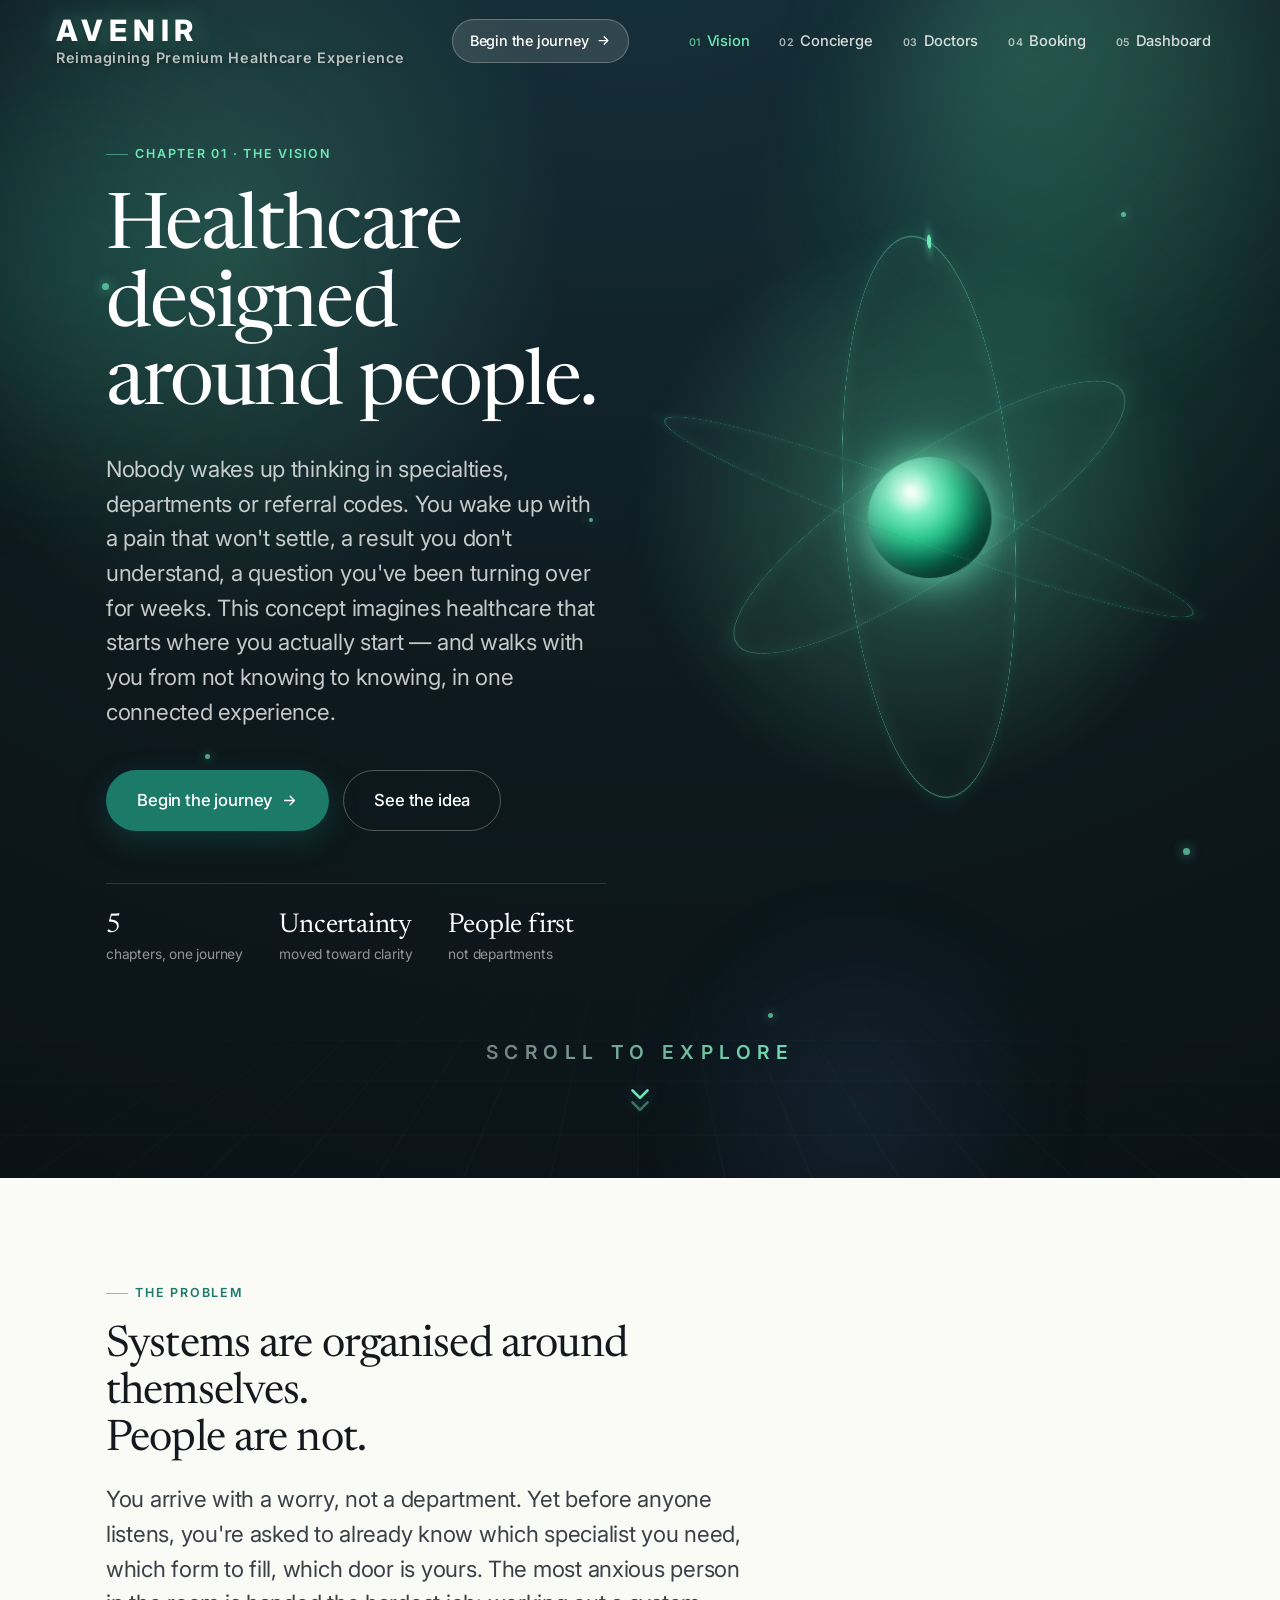
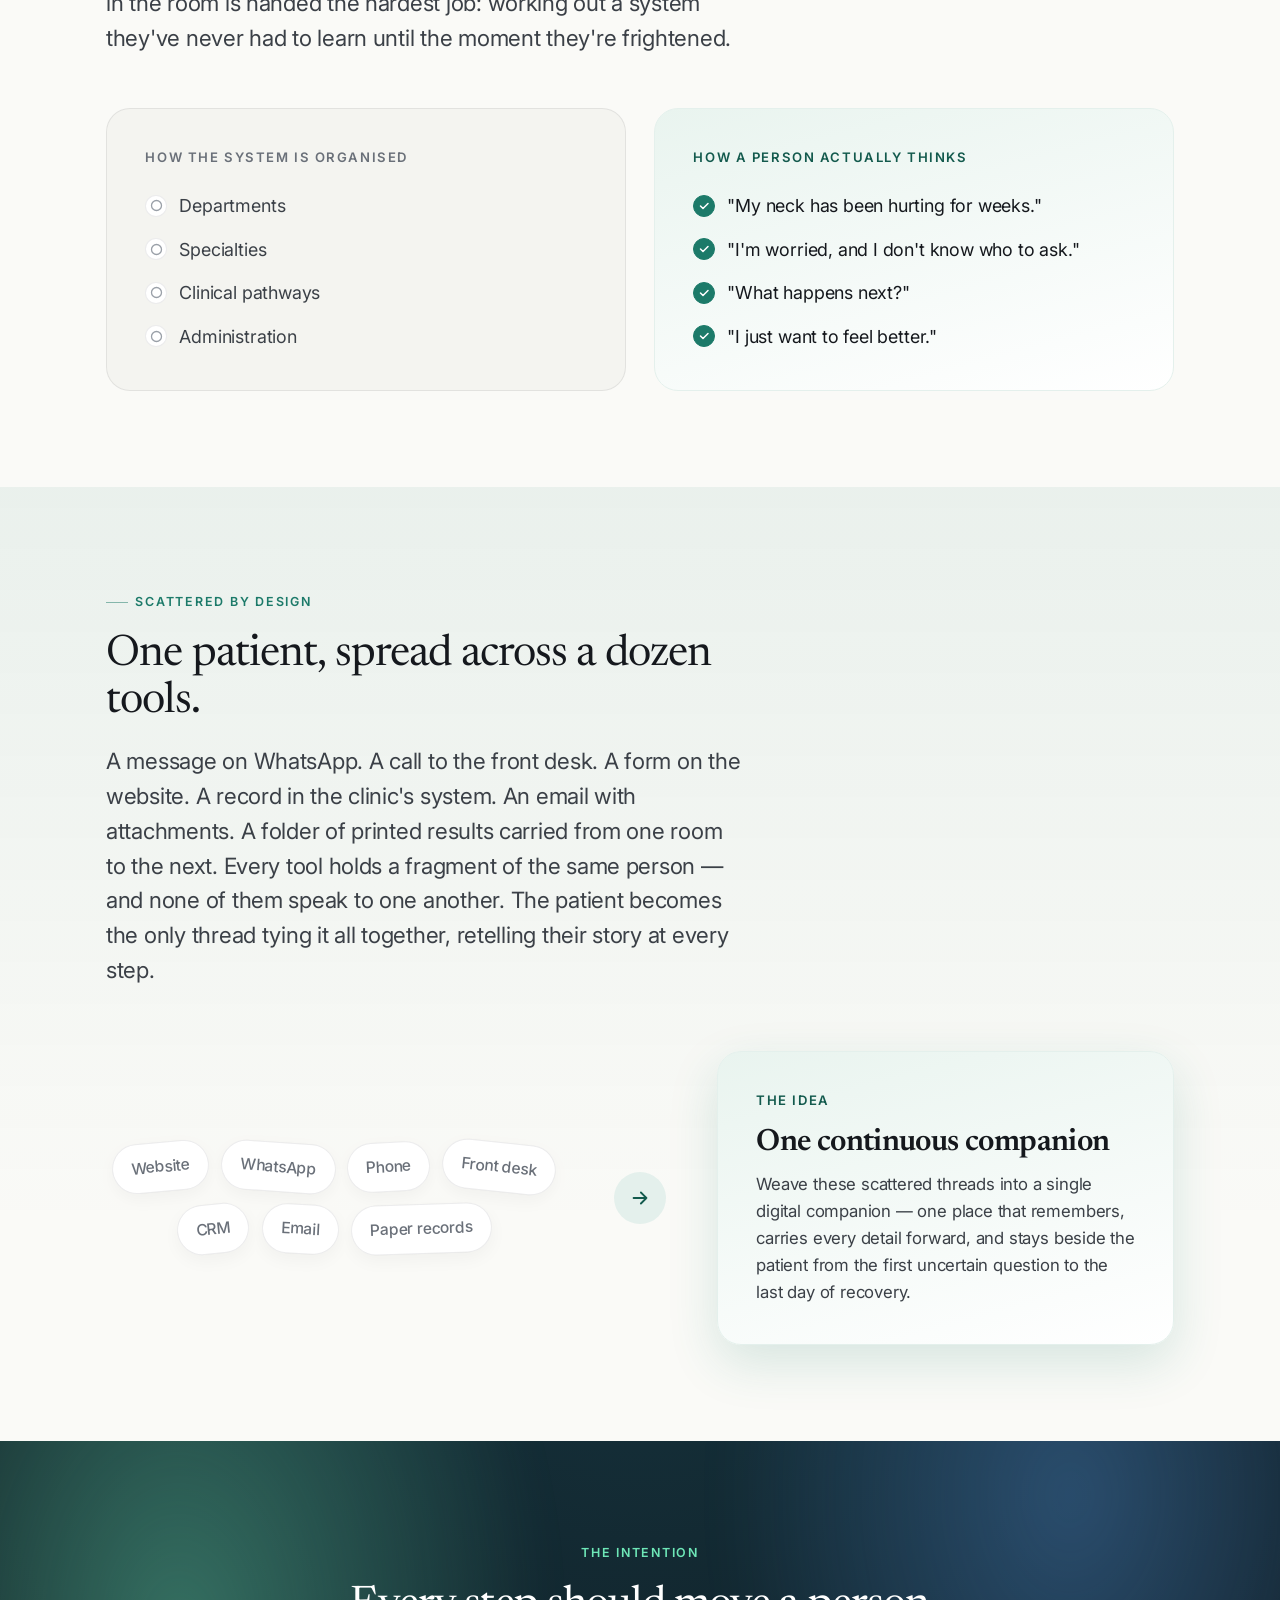
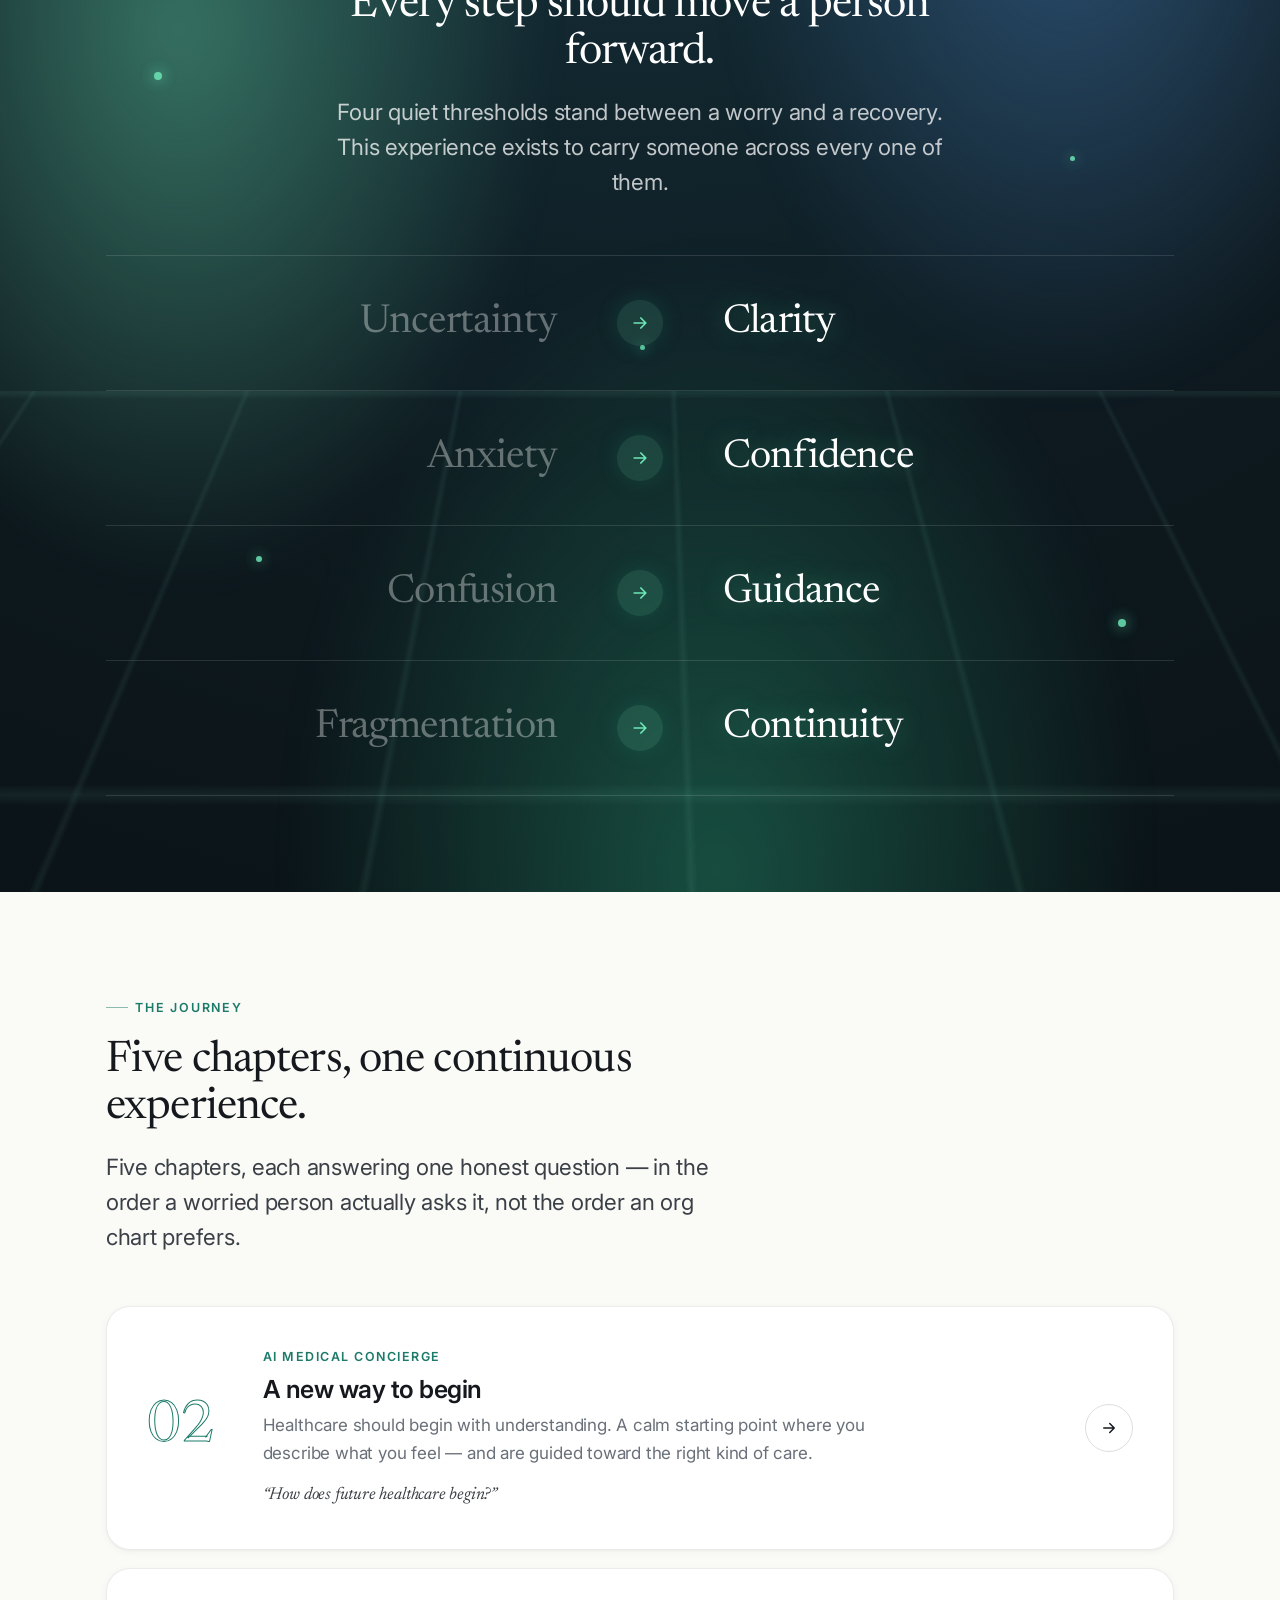
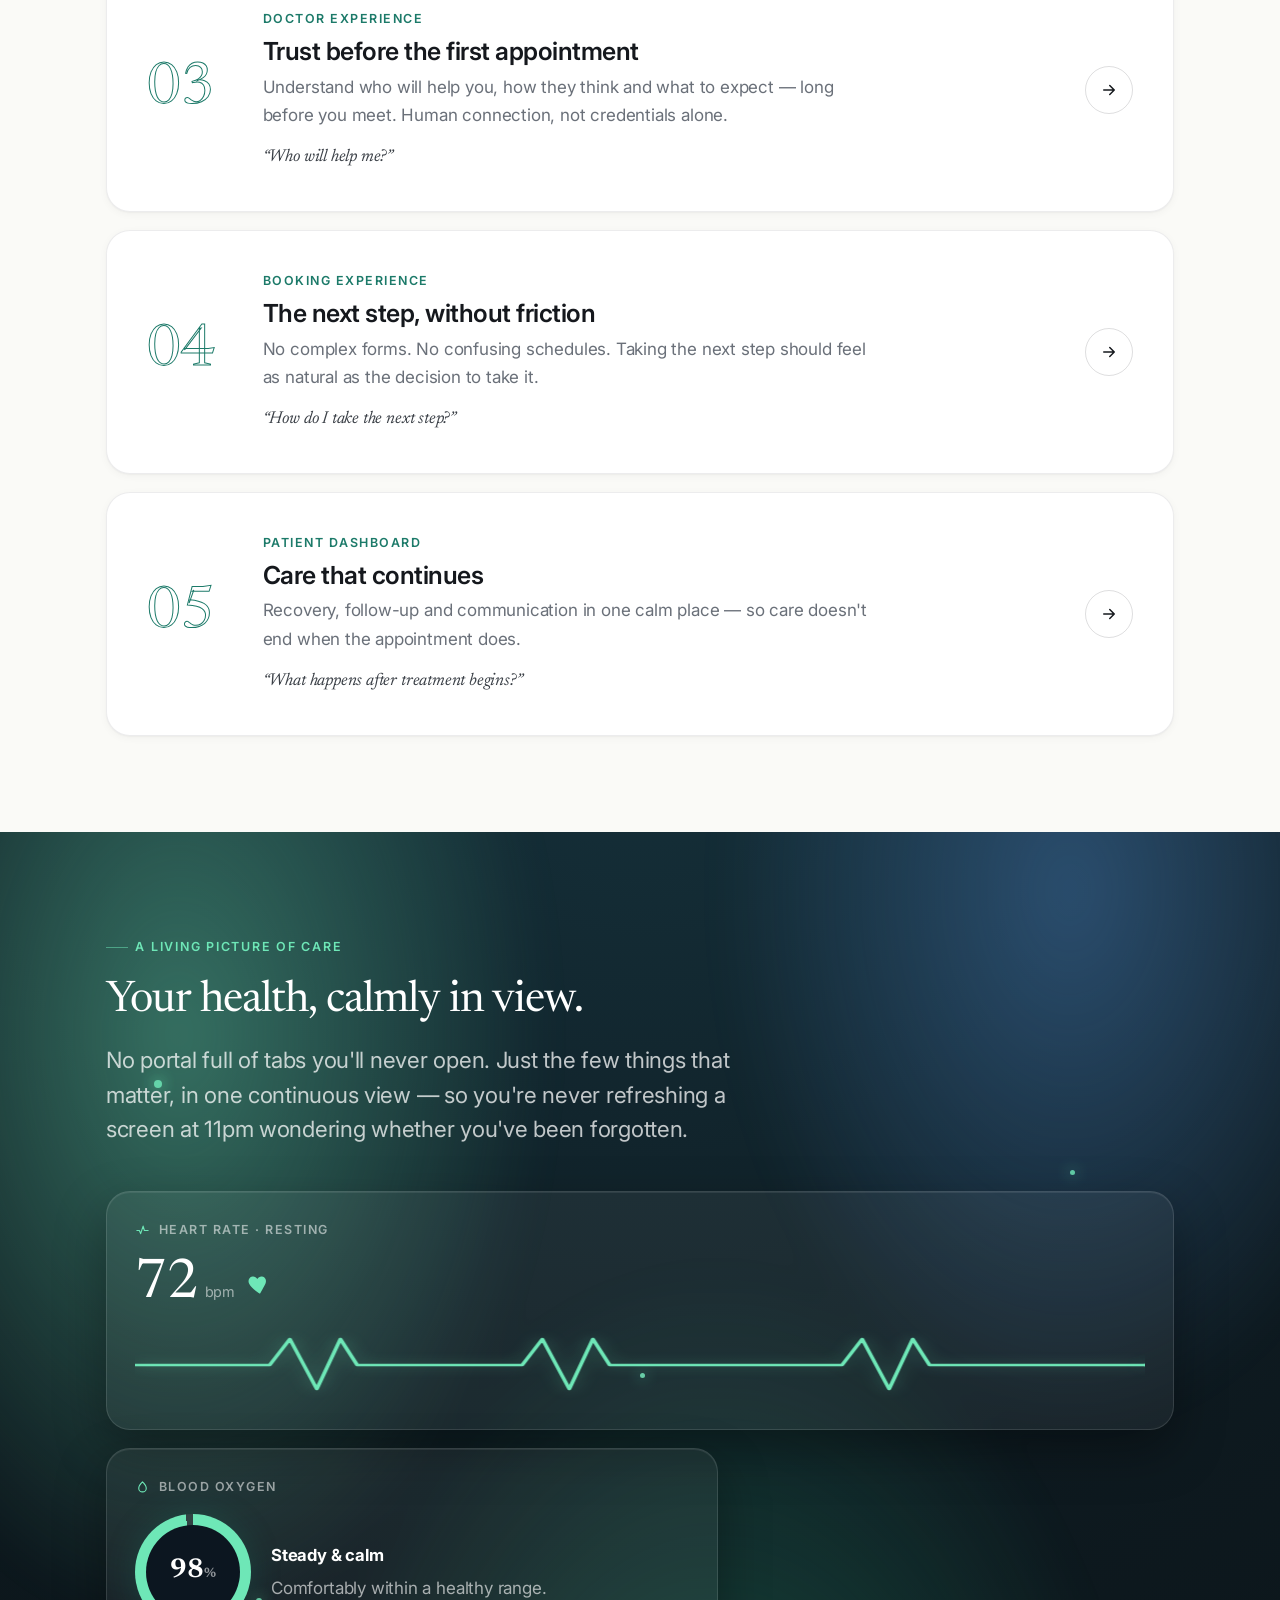
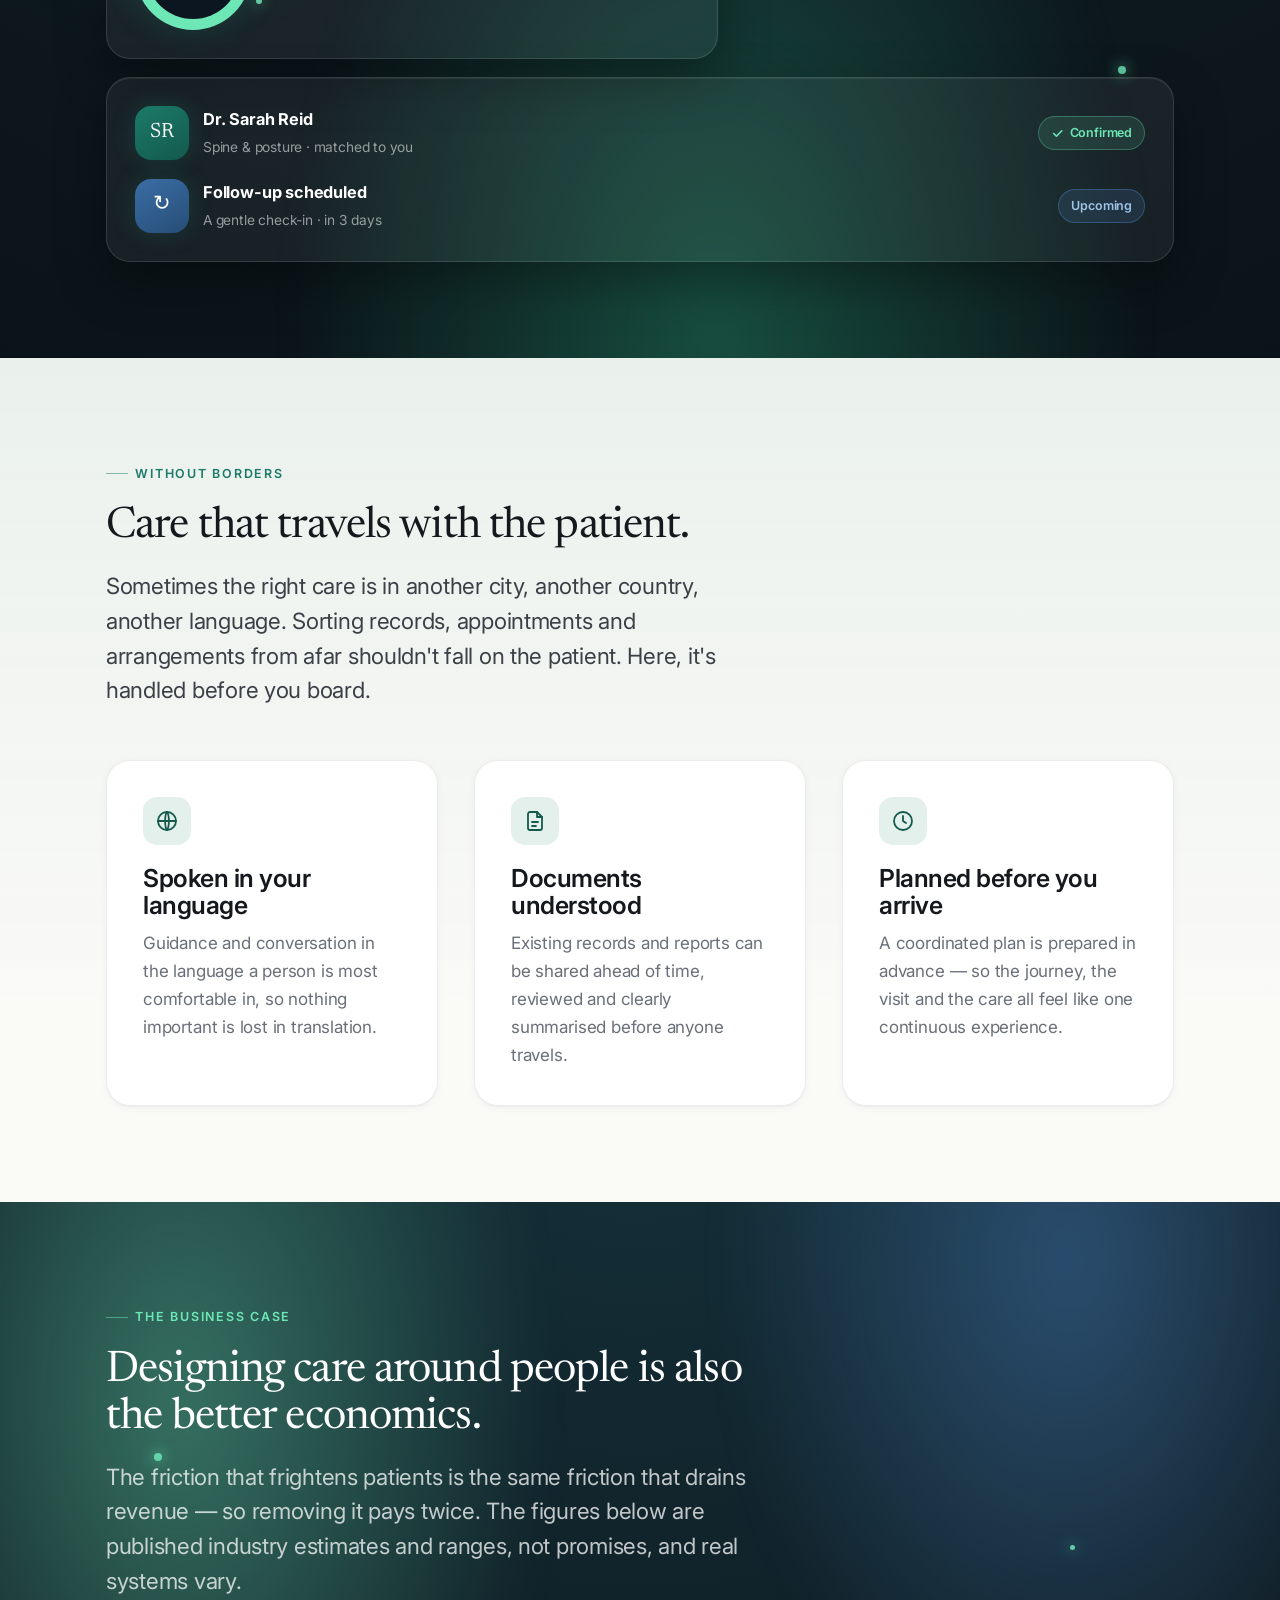
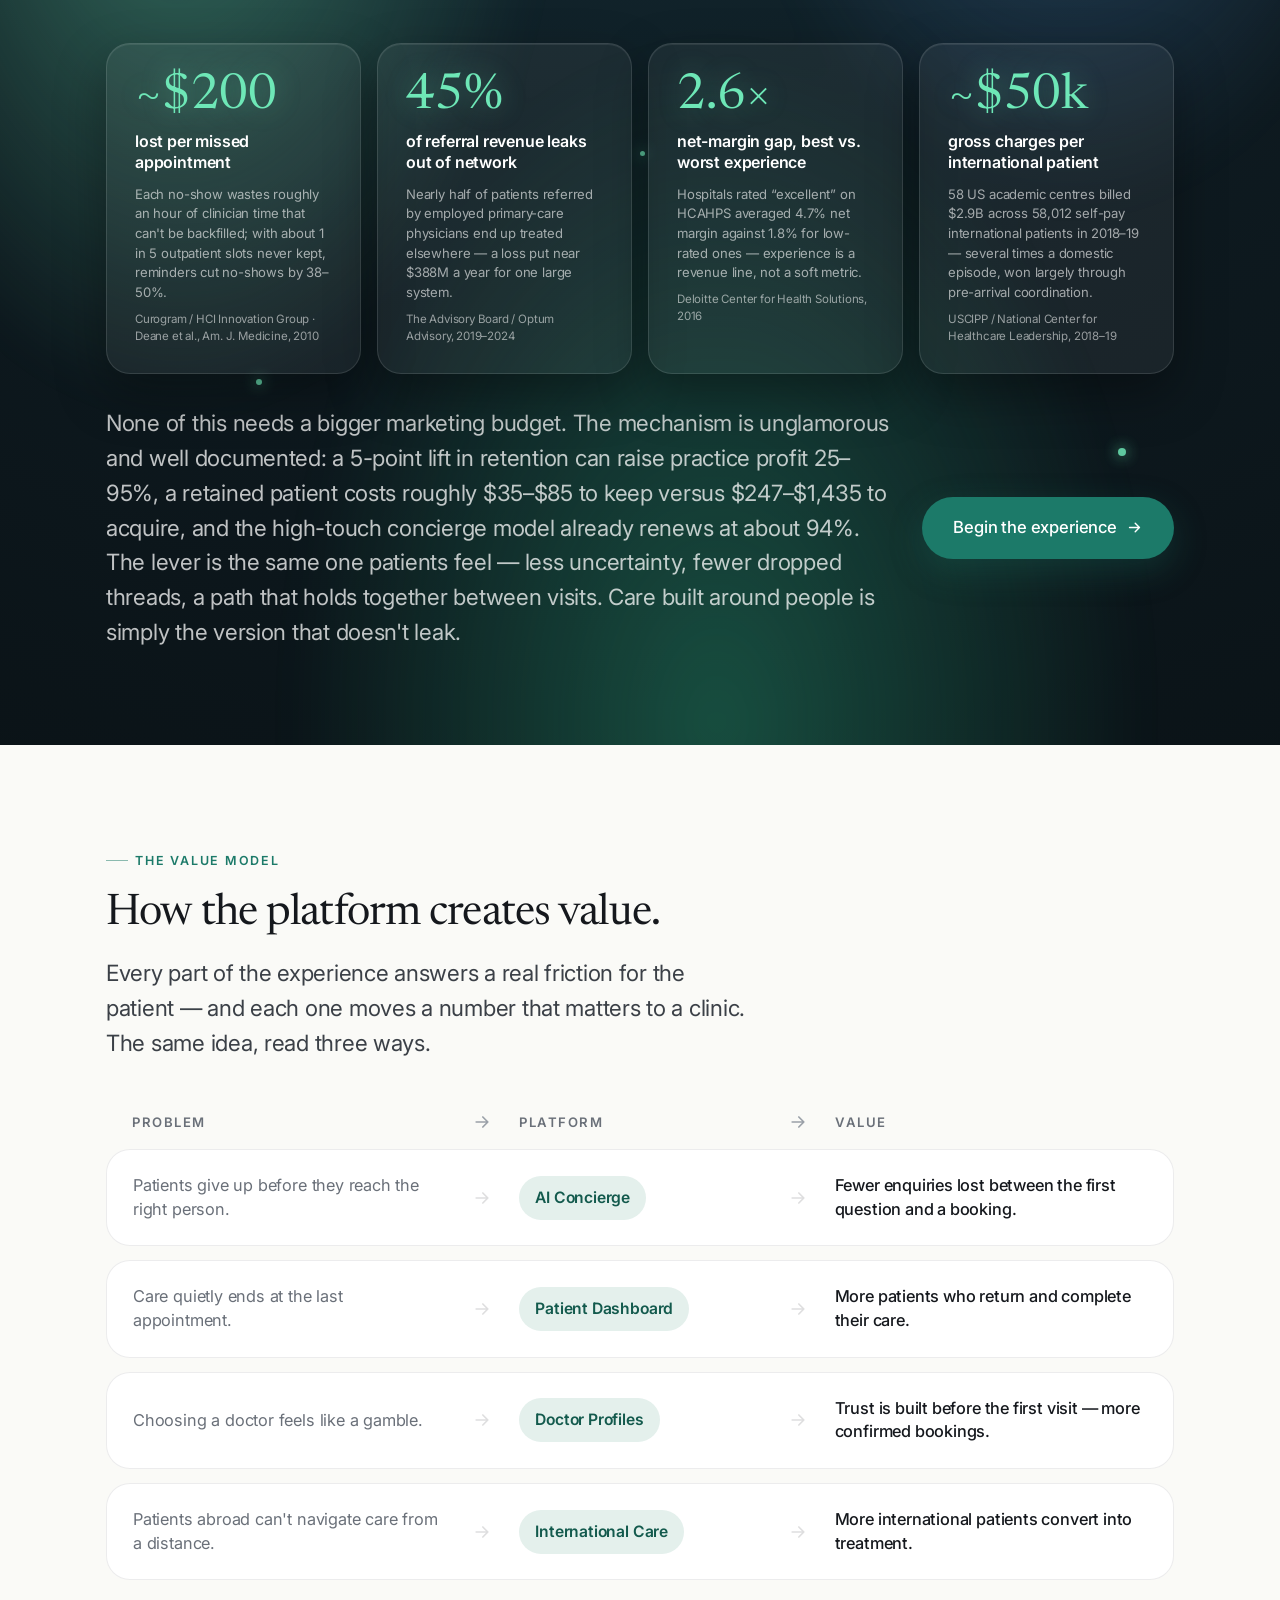
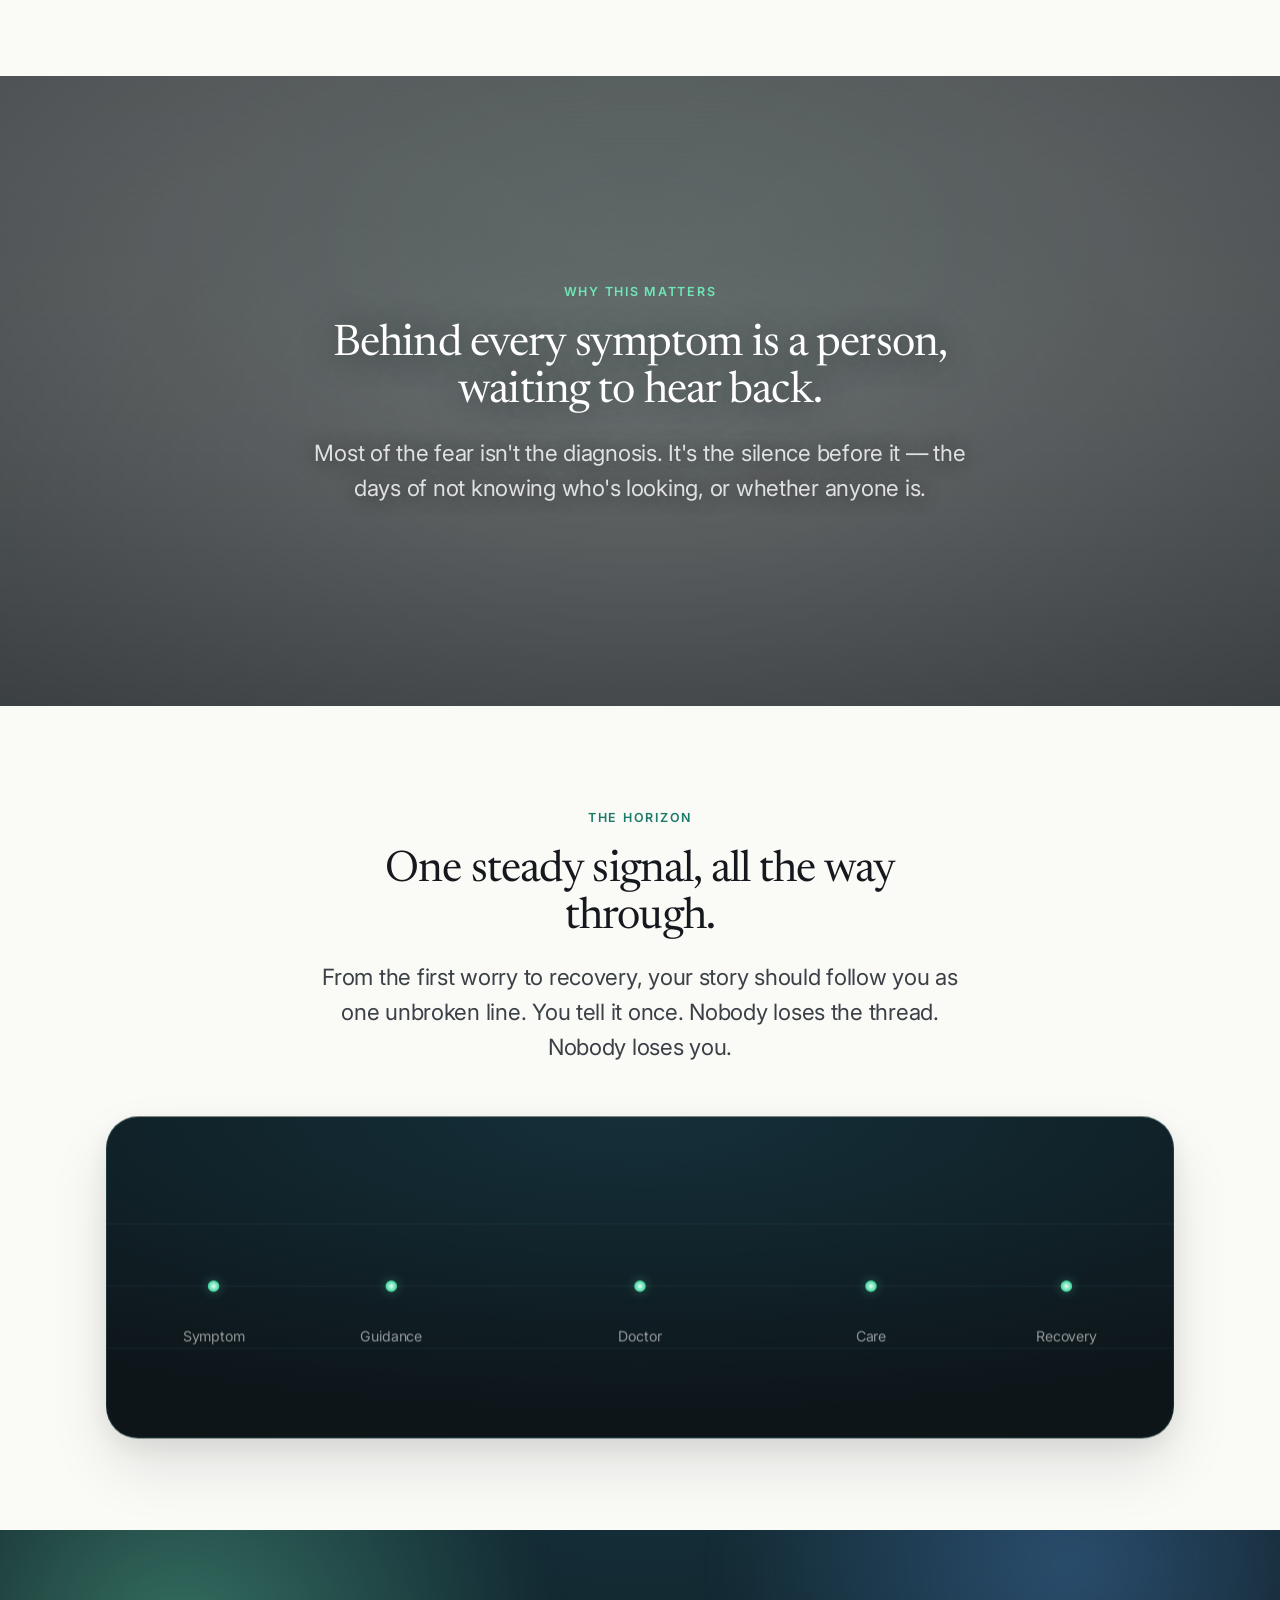
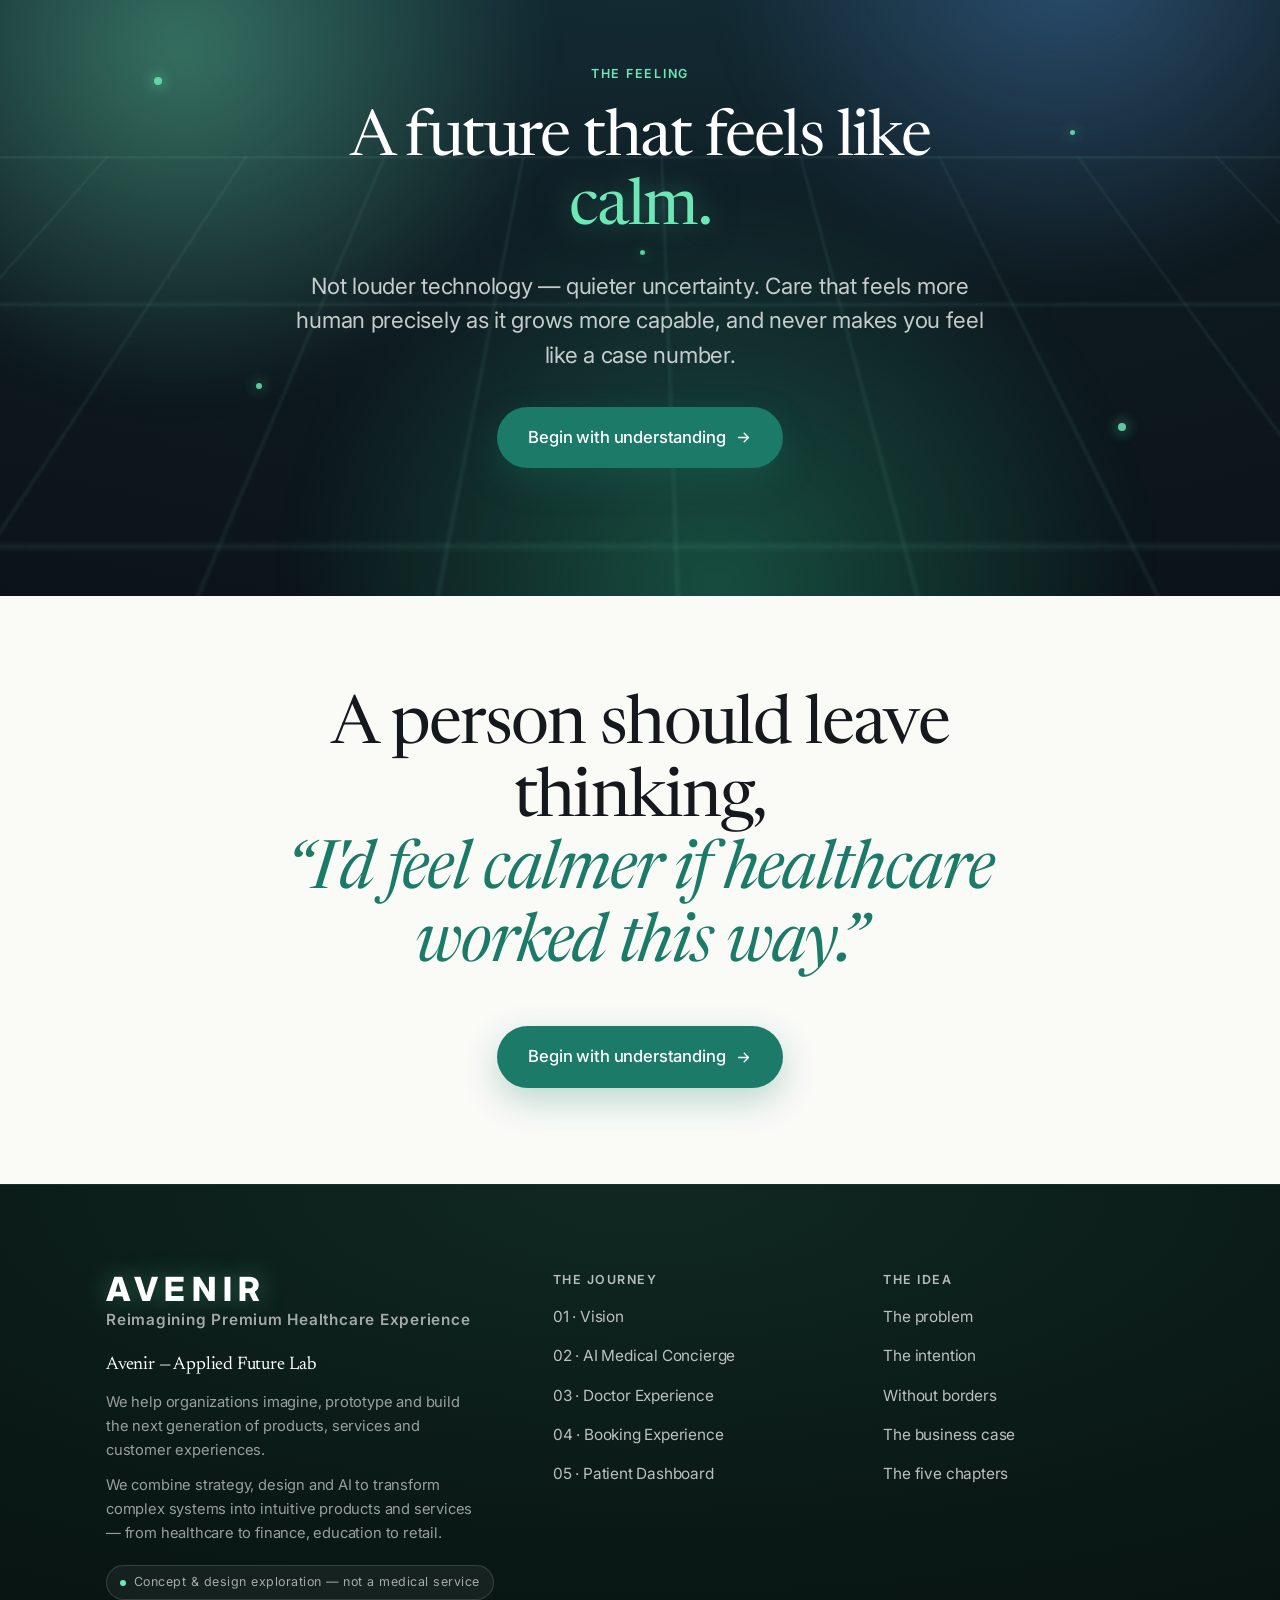
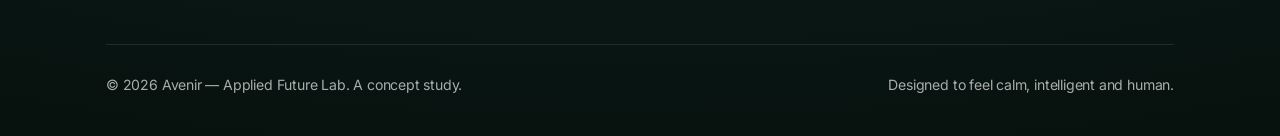
==== commit 558f308f: "Update site" ====
--- a/index.html
+++ b/index.html
@@ -136,6 +136,45 @@
       </div>
     </section>
 
+    <!-- ===================== Fragmentation → one companion ===================== -->
+    <section class="section bg-tint" id="unify">
+      <div class="container">
+        <div class="head reveal">
+          <span class="eyebrow">Scattered by design</span>
+          <h2 class="section-title">One patient, spread across a dozen tools.</h2>
+          <p class="lead">A message on WhatsApp. A call to the front desk. A form on the website.
+            A record in the clinic's system. An email with attachments. A folder of printed results
+            carried from one room to the next. Every tool holds a fragment of the same person — and
+            none of them speak to one another. The patient becomes the only thread tying it all
+            together, retelling their story at every step.</p>
+        </div>
+
+        <div class="unify reveal" style="--i:1">
+          <div class="unify__scatter" aria-hidden="true">
+            <span class="chip-frag" style="--r:-5deg">Website</span>
+            <span class="chip-frag" style="--r:4deg">WhatsApp</span>
+            <span class="chip-frag" style="--r:-3deg">Phone</span>
+            <span class="chip-frag" style="--r:6deg">Front desk</span>
+            <span class="chip-frag" style="--r:-6deg">CRM</span>
+            <span class="chip-frag" style="--r:3deg">Email</span>
+            <span class="chip-frag" style="--r:-2deg">Paper records</span>
+          </div>
+
+          <div class="unify__arrow" aria-hidden="true">
+            <svg viewBox="0 0 24 24" fill="none" stroke="currentColor" stroke-width="2" stroke-linecap="round" stroke-linejoin="round"><path d="M5 12h14M13 6l6 6-6 6"/></svg>
+          </div>
+
+          <div class="unify__one">
+            <div class="unify__one-label">The idea</div>
+            <h3>One continuous companion</h3>
+            <p>Weave these scattered threads into a single digital companion — one place that
+              remembers, carries every detail forward, and stays beside the patient from the first
+              uncertain question to the last day of recovery.</p>
+          </div>
+        </div>
+      </div>
+    </section>
+
     <!-- ===================== The Friction / Shift ===================== -->
     <section class="section section--night" id="shift">
       <div class="aurora__sky" aria-hidden="true"></div>
@@ -378,6 +417,60 @@
           <a class="btn btn--accent btn--lg" href="concierge.html">Begin the experience
             <svg class="arrow" width="17" height="17" viewBox="0 0 24 24" fill="none" stroke="currentColor" stroke-width="2" stroke-linecap="round" stroke-linejoin="round"><path d="M5 12h14M13 6l6 6-6 6"/></svg>
           </a>
+        </div>
+      </div>
+    </section>
+
+    <!-- ===================== Value model — Problem → Platform → Value ===================== -->
+    <section class="section" id="value">
+      <div class="container">
+        <div class="head reveal">
+          <span class="eyebrow">The value model</span>
+          <h2 class="section-title">How the platform creates value.</h2>
+          <p class="lead">Every part of the experience answers a real friction for the patient —
+            and each one moves a number that matters to a clinic. The same idea, read three ways.</p>
+        </div>
+
+        <div class="value reveal" style="--i:1">
+          <div class="value__head" aria-hidden="true">
+            <span>Problem</span>
+            <span class="value__arrow"><svg viewBox="0 0 24 24" fill="none" stroke="currentColor" stroke-width="2" stroke-linecap="round" stroke-linejoin="round"><path d="M5 12h14M13 6l6 6-6 6"/></svg></span>
+            <span>Platform</span>
+            <span class="value__arrow"><svg viewBox="0 0 24 24" fill="none" stroke="currentColor" stroke-width="2" stroke-linecap="round" stroke-linejoin="round"><path d="M5 12h14M13 6l6 6-6 6"/></svg></span>
+            <span class="value__head-money">Value</span>
+          </div>
+
+          <div class="value__row">
+            <div class="value__problem">Patients give up before they reach the right person.</div>
+            <span class="value__arrow"><svg viewBox="0 0 24 24" fill="none" stroke="currentColor" stroke-width="2" stroke-linecap="round" stroke-linejoin="round"><path d="M5 12h14M13 6l6 6-6 6"/></svg></span>
+            <span class="value__feature">AI Concierge</span>
+            <span class="value__arrow"><svg viewBox="0 0 24 24" fill="none" stroke="currentColor" stroke-width="2" stroke-linecap="round" stroke-linejoin="round"><path d="M5 12h14M13 6l6 6-6 6"/></svg></span>
+            <div class="value__money">Fewer enquiries lost between the first question and a booking.</div>
+          </div>
+
+          <div class="value__row">
+            <div class="value__problem">Care quietly ends at the last appointment.</div>
+            <span class="value__arrow"><svg viewBox="0 0 24 24" fill="none" stroke="currentColor" stroke-width="2" stroke-linecap="round" stroke-linejoin="round"><path d="M5 12h14M13 6l6 6-6 6"/></svg></span>
+            <span class="value__feature">Patient Dashboard</span>
+            <span class="value__arrow"><svg viewBox="0 0 24 24" fill="none" stroke="currentColor" stroke-width="2" stroke-linecap="round" stroke-linejoin="round"><path d="M5 12h14M13 6l6 6-6 6"/></svg></span>
+            <div class="value__money">More patients who return and complete their care.</div>
+          </div>
+
+          <div class="value__row">
+            <div class="value__problem">Choosing a doctor feels like a gamble.</div>
+            <span class="value__arrow"><svg viewBox="0 0 24 24" fill="none" stroke="currentColor" stroke-width="2" stroke-linecap="round" stroke-linejoin="round"><path d="M5 12h14M13 6l6 6-6 6"/></svg></span>
+            <span class="value__feature">Doctor Profiles</span>
+            <span class="value__arrow"><svg viewBox="0 0 24 24" fill="none" stroke="currentColor" stroke-width="2" stroke-linecap="round" stroke-linejoin="round"><path d="M5 12h14M13 6l6 6-6 6"/></svg></span>
+            <div class="value__money">Trust is built before the first visit — more confirmed bookings.</div>
+          </div>
+
+          <div class="value__row">
+            <div class="value__problem">Patients abroad can't navigate care from a distance.</div>
+            <span class="value__arrow"><svg viewBox="0 0 24 24" fill="none" stroke="currentColor" stroke-width="2" stroke-linecap="round" stroke-linejoin="round"><path d="M5 12h14M13 6l6 6-6 6"/></svg></span>
+            <span class="value__feature">International Care</span>
+            <span class="value__arrow"><svg viewBox="0 0 24 24" fill="none" stroke="currentColor" stroke-width="2" stroke-linecap="round" stroke-linejoin="round"><path d="M5 12h14M13 6l6 6-6 6"/></svg></span>
+            <div class="value__money">More international patients convert into treatment.</div>
+          </div>
         </div>
       </div>
     </section>
--- a/pages.css
+++ b/pages.css
@@ -136,6 +136,101 @@
   .shift__row { grid-template-columns: 1fr; text-align: center; gap: 8px; }
   .shift__from { text-align: center; }
   .shift__arrow { margin-inline: auto; transform: rotate(90deg); }
+}
+
+/* -------------------------------------------------------------------------
+   Fragmentation → one continuous companion
+   ------------------------------------------------------------------------- */
+.unify {
+  display: grid;
+  grid-template-columns: 1fr auto 1fr;
+  align-items: center;
+  gap: clamp(20px, 4vw, 56px);
+  margin-top: clamp(40px, 5vw, 64px);
+}
+.unify__scatter { display: flex; flex-wrap: wrap; gap: 12px; justify-content: center; }
+.chip-frag {
+  display: inline-flex; align-items: center;
+  padding: 11px 18px; border-radius: 999px;
+  background: var(--surface); border: 1px solid var(--line);
+  color: var(--muted); font-size: 0.98rem; font-weight: 500;
+  box-shadow: 0 6px 18px rgba(21, 24, 29, 0.04);
+  transform: rotate(var(--r, 0deg));
+  transition: transform var(--t) var(--ease), color var(--t) var(--ease), border-color var(--t) var(--ease);
+}
+/* on hover the scattered chips straighten — fragmentation resolving into order */
+.unify:hover .chip-frag { transform: rotate(0deg); color: var(--ink-soft); border-color: var(--line-strong); }
+.unify__arrow {
+  width: 52px; height: 52px; flex: none; border-radius: 50%;
+  display: grid; place-items: center;
+  background: var(--accent-tint); color: var(--accent-deep);
+}
+.unify__arrow svg { width: 22px; height: 22px; }
+.unify__one {
+  border-radius: var(--r-lg);
+  padding: clamp(26px, 3vw, 38px);
+  background: linear-gradient(165deg, var(--wash-mint), var(--surface));
+  border: 1px solid var(--accent-tint);
+  box-shadow: var(--shadow-glow);
+}
+.unify__one-label {
+  font-size: 0.82rem; text-transform: uppercase; letter-spacing: 0.12em;
+  font-weight: 600; color: var(--accent-deep); margin-bottom: 14px;
+}
+.unify__one h3 {
+  font-family: var(--serif); font-size: clamp(1.5rem, 2.4vw, 2rem);
+  letter-spacing: -0.02em; color: var(--ink); margin-bottom: 12px;
+}
+.unify__one p { color: var(--ink-soft); font-size: 1.05rem; line-height: 1.6; }
+@media (max-width: 820px) {
+  .unify { grid-template-columns: 1fr; gap: 24px; }
+  .unify__arrow { margin-inline: auto; transform: rotate(90deg); }
+}
+@media (max-width: 600px) {
+  .unify__scatter { gap: 10px; }
+  .chip-frag { padding: 9px 14px; font-size: 0.9rem; }
+}
+
+/* -------------------------------------------------------------------------
+   Value model: Problem → Platform → Value
+   ------------------------------------------------------------------------- */
+.value { margin-top: clamp(36px, 4vw, 56px); display: grid; gap: 14px; }
+.value__head, .value__row {
+  display: grid;
+  grid-template-columns: 1.1fr 38px 0.85fr 38px 1.1fr;
+  align-items: center;
+  gap: clamp(10px, 1.6vw, 18px);
+}
+.value__head { padding: 0 clamp(18px, 2.2vw, 26px) 2px; }
+.value__head > span:not(.value__arrow) {
+  font-size: 0.82rem; text-transform: uppercase; letter-spacing: 0.12em;
+  font-weight: 600; color: var(--muted);
+}
+.value__head .value__head-money { color: var(--accent-deep); }
+.value__row {
+  padding: clamp(18px, 2.2vw, 24px) clamp(18px, 2.2vw, 26px);
+  border: 1px solid var(--line);
+  border-radius: var(--r-lg);
+  background: var(--surface);
+  transition: border-color var(--t) var(--ease), box-shadow var(--t) var(--ease);
+}
+.value__row:hover { border-color: var(--accent-tint); box-shadow: var(--shadow-glow); }
+.value__problem { color: var(--muted); font-size: 1.02rem; line-height: 1.45; }
+.value__feature {
+  justify-self: start;
+  display: inline-flex; align-items: center;
+  padding: 9px 16px; border-radius: 999px;
+  background: var(--accent-tint); color: var(--accent-deep);
+  font-weight: 600; font-size: 0.98rem; white-space: nowrap;
+}
+.value__money { color: var(--ink); font-size: 1.02rem; line-height: 1.45; font-weight: 500; }
+.value__arrow { display: grid; place-items: center; color: var(--line-strong); }
+.value__head .value__arrow { color: var(--faint); }
+.value__arrow svg { width: 20px; height: 20px; }
+@media (max-width: 760px) {
+  .value__head { display: none; }
+  .value__row { grid-template-columns: 1fr; gap: 12px; }
+  .value__arrow { justify-self: start; transform: rotate(90deg); }
 }
 
 /* -------------------------------------------------------------------------
